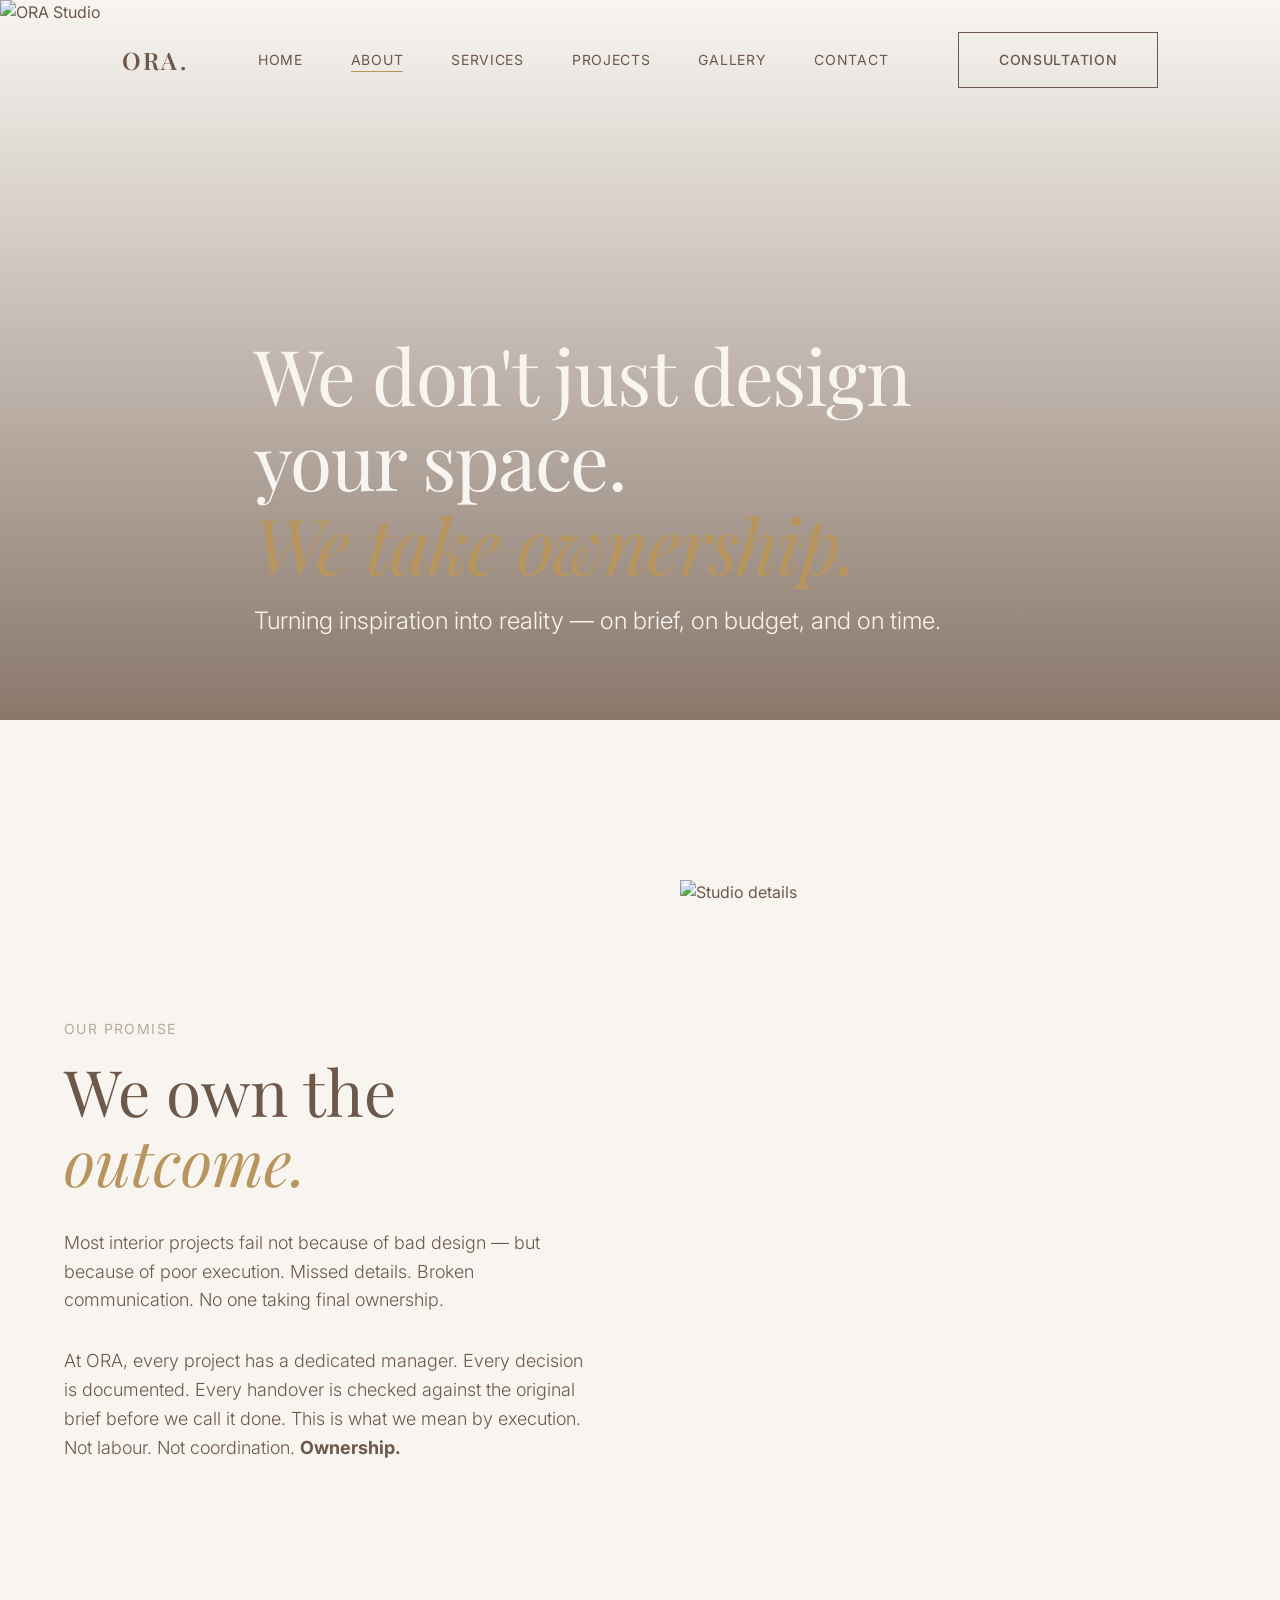
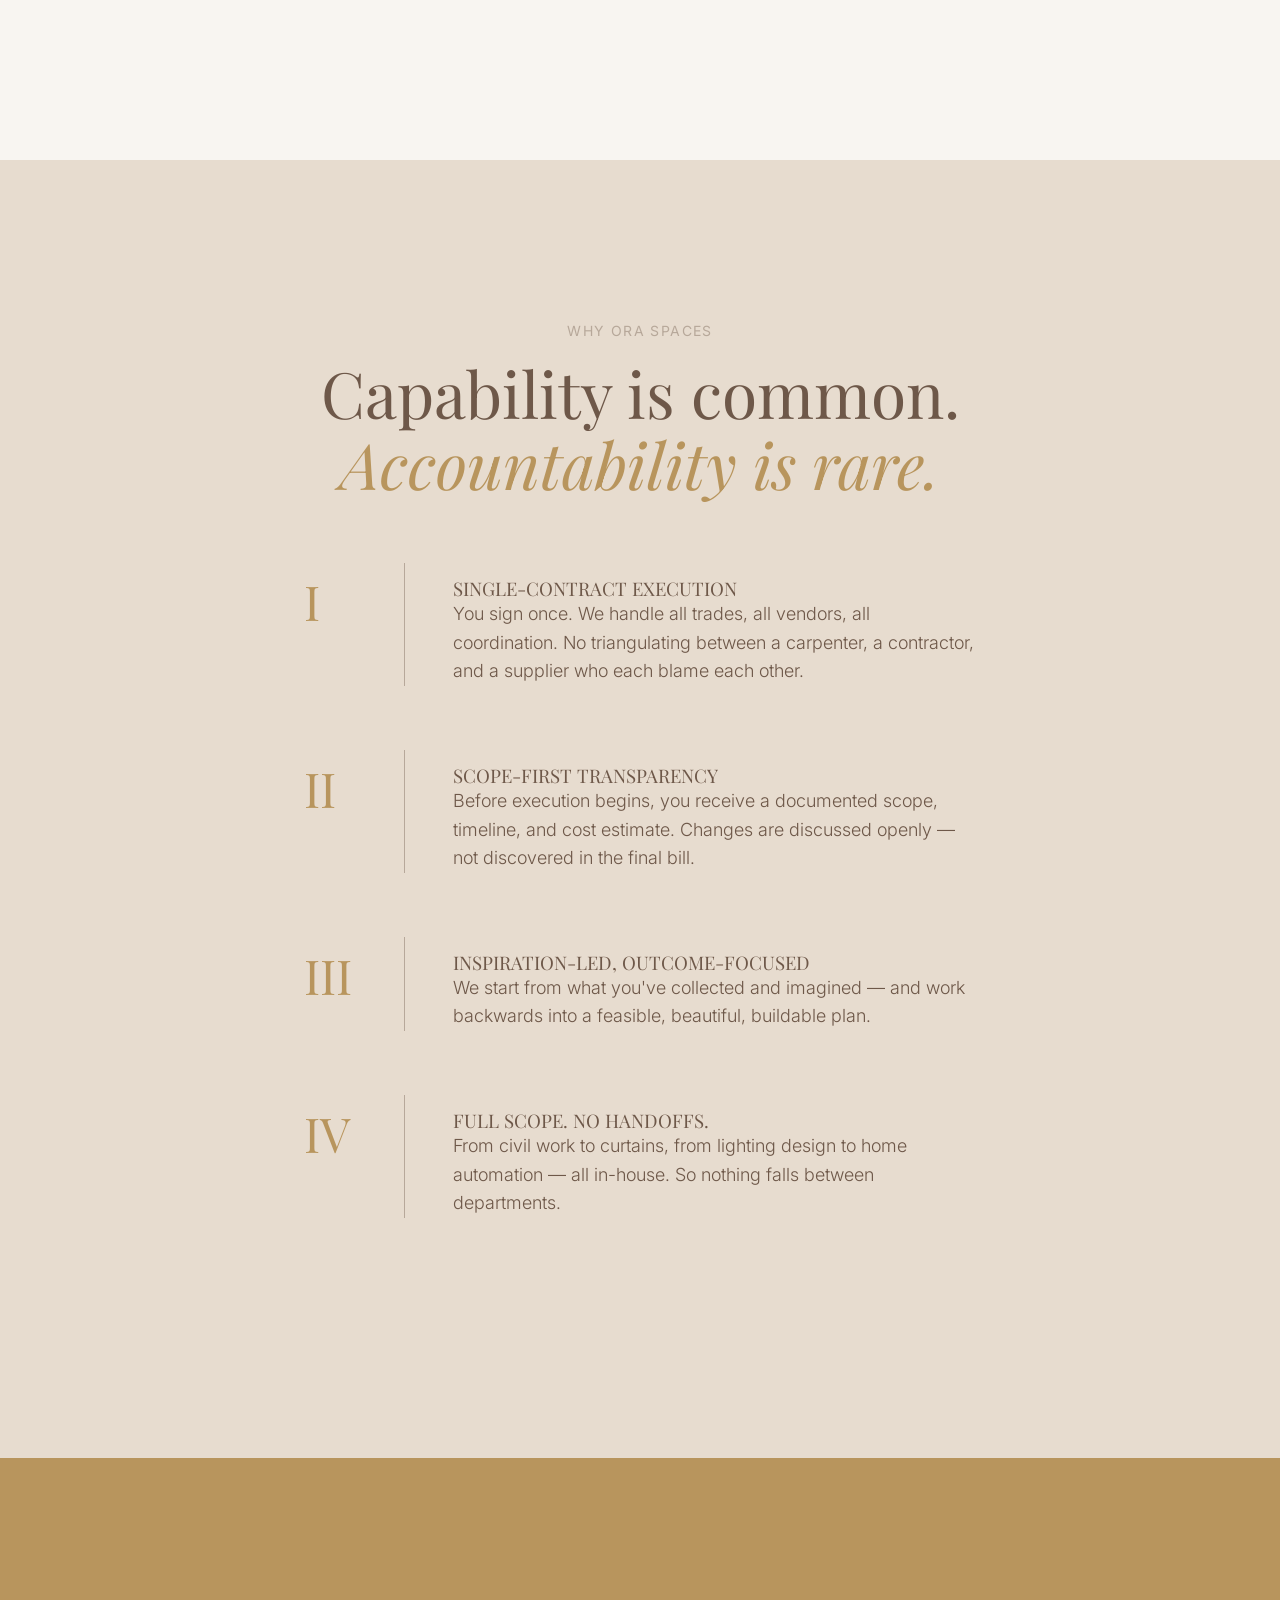
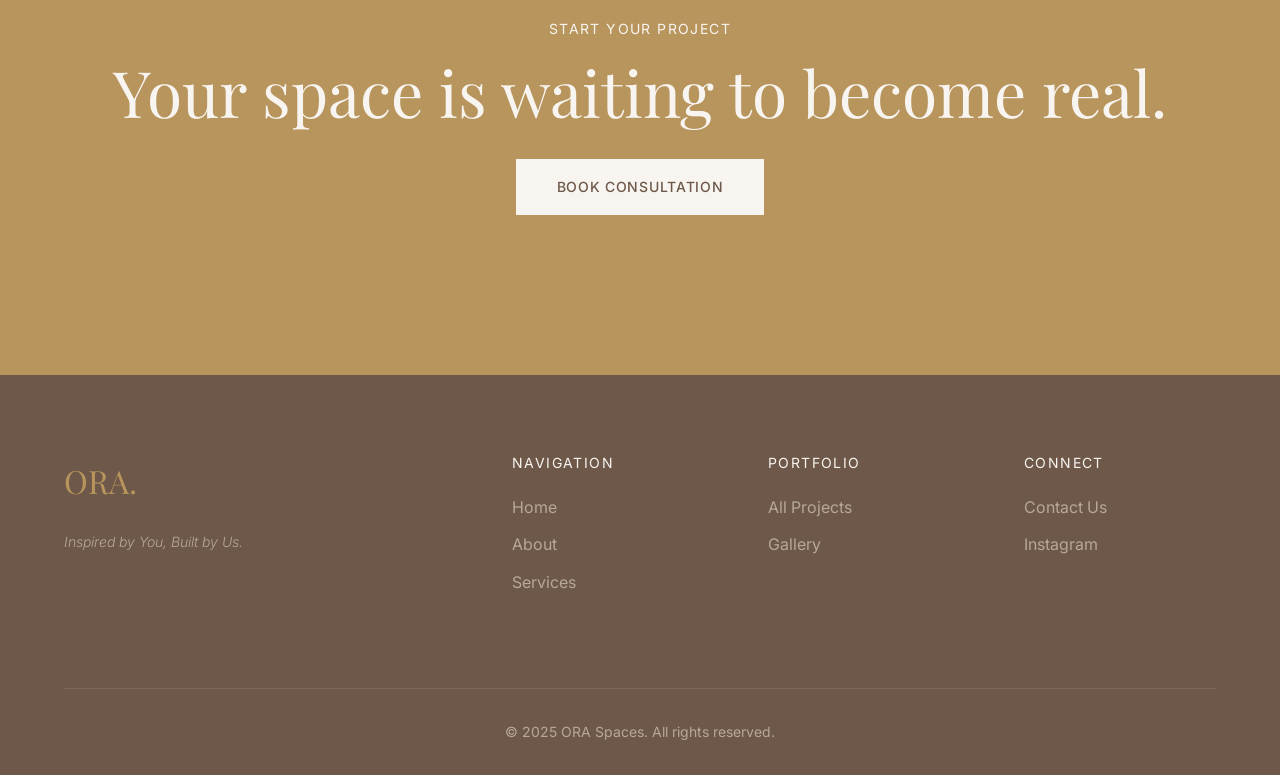
==== pages/about.html @ c3b1e072 "feat: implement impeccable design skill infrastructure with automated detection, live-editing script" ====
<!DOCTYPE html>
<html lang="en">
<head>
    <meta charset="UTF-8">
    <meta name="viewport" content="width=device-width, initial-scale=1.0">
    <title>About ORA Spaces – Capability is common. Accountability is rare.</title>
    
    <link rel="preconnect" href="https://fonts.googleapis.com">
    <link rel="preconnect" href="https://fonts.gstatic.com" crossorigin>
    <link href="https://fonts.googleapis.com/css2?family=Playfair+Display:ital,wght@0,400;0,500;0,600;0,700;1,400&family=Inter:wght@300;400;500;600;700&display=swap" rel="stylesheet">
    
    <link rel="stylesheet" href="../css/style.css">
    
    <script src="https://cdnjs.cloudflare.com/ajax/libs/gsap/3.12.5/gsap.min.js"></script>
    <script src="https://cdnjs.cloudflare.com/ajax/libs/gsap/3.12.5/ScrollTrigger.min.js"></script>
</head>
<body>

    <header class="site-header">
        <div class="container header-inner">
            <a href="../index.html" class="logo">ORA.</a>
            <nav class="main-nav">
                <ul>
                    <li><a href="../index.html">Home</a></li>
                    <li><a href="about.html" class="active">About</a></li>
                    <li><a href="services.html">Services</a></li>
                    <li><a href="projects.html">Projects</a></li>
                    <li><a href="gallery.html">Gallery</a></li>
                    <li><a href="contact.html">Contact</a></li>
                </ul>
            </nav>
            <div class="header-actions">
                <a href="contact.html" class="btn btn-outline">Consultation</a>
            </div>
        </div>
    </header>

    <main>
        <!-- Hero -->
        <section class="project-hero">
            <img src="https://images.unsplash.com/photo-1618221195710-dd6b41faaea6?auto=format&fit=crop&q=80&w=2000" alt="ORA Studio" class="project-hero-bg" data-parallax="true">
            <div class="container" style="max-width: 900px;">
                <h1 class="heading-xl" data-animate="fade-up" style="font-size: clamp(2.5rem, 6vw, 5rem);">
                    We don't just design your space. <br>
                    <span class="text-accent">We take ownership.</span>
                </h1>
                <p style="font-size: 1.5rem; margin-top: 1rem; color: var(--color-off-white);" data-animate="fade-up">Turning inspiration into reality — on brief, on budget, and on time.</p>
            </div>
        </section>

        <!-- Our Promise -->
        <section class="section-padding">
            <div class="container split-editorial">
                <div class="editorial-content">
                    <span class="subtitle" data-animate="fade-up">OUR PROMISE</span>
                    <h2 class="heading-lg" data-animate="fade-up">We own the <span class="text-accent">outcome.</span></h2>
                    <p style="margin: 2rem 0;" data-animate="fade-up">Most interior projects fail not because of bad design — but because of poor execution. Missed details. Broken communication. No one taking final ownership.</p>
                    <p data-animate="fade-up">At ORA, every project has a dedicated manager. Every decision is documented. Every handover is checked against the original brief before we call it done. This is what we mean by execution. Not labour. Not coordination. <strong>Ownership.</strong></p>
                </div>
                <div class="editorial-img-wrap" data-parallax="true">
                    <img src="https://images.unsplash.com/photo-1600607687939-ce8a6c25118c?auto=format&fit=crop&q=80&w=1200" alt="Studio details">
                </div>
            </div>
        </section>

        <!-- Why ORA Spaces -->
        <section class="section-padding" style="background-color: var(--color-primary-cream);">
            <div class="container text-center" style="max-width: 800px; margin: 0 auto 4rem;">
                <span class="subtitle" data-animate="fade-up">WHY ORA SPACES</span>
                <h2 class="heading-lg" data-animate="fade-up">Capability is common. <br><span class="text-accent">Accountability is rare.</span></h2>
            </div>
            <div class="container journey-timeline" style="margin-top: 0;">
                <div class="journey-item" data-animate="fade-up">
                    <div class="journey-number">I</div>
                    <div class="journey-content">
                        <h3>SINGLE-CONTRACT EXECUTION</h3>
                        <p>You sign once. We handle all trades, all vendors, all coordination. No triangulating between a carpenter, a contractor, and a supplier who each blame each other.</p>
                    </div>
                </div>
                <div class="journey-item" data-animate="fade-up">
                    <div class="journey-number">II</div>
                    <div class="journey-content">
                        <h3>SCOPE-FIRST TRANSPARENCY</h3>
                        <p>Before execution begins, you receive a documented scope, timeline, and cost estimate. Changes are discussed openly — not discovered in the final bill.</p>
                    </div>
                </div>
                <div class="journey-item" data-animate="fade-up">
                    <div class="journey-number">III</div>
                    <div class="journey-content">
                        <h3>INSPIRATION-LED, OUTCOME-FOCUSED</h3>
                        <p>We start from what you've collected and imagined — and work backwards into a feasible, beautiful, buildable plan.</p>
                    </div>
                </div>
                <div class="journey-item" data-animate="fade-up">
                    <div class="journey-number">IV</div>
                    <div class="journey-content">
                        <h3>FULL SCOPE. NO HANDOFFS.</h3>
                        <p>From civil work to curtains, from lighting design to home automation — all in-house. So nothing falls between departments.</p>
                    </div>
                </div>
            </div>
        </section>

        <section class="section-padding cta-banner">
            <div class="container" data-animate="fade-up">
                <span class="subtitle" style="color: var(--color-off-white);">START YOUR PROJECT</span>
                <h2 class="heading-lg">Your space is waiting to become real.</h2>
                <a href="contact.html" class="btn btn-primary">Book Consultation</a>
            </div>
        </section>
    </main>

    <!-- Footer -->
    <footer class="site-footer">
        <div class="container">
            <div class="footer-grid">
                <div>
                    <a href="../index.html" class="footer-logo">ORA.</a>
                    <p style="font-size: 0.875rem; color: var(--color-warm-beige); font-style: italic;">Inspired by You, Built by Us.</p>
                </div>
                <div class="footer-links">
                    <h4>Navigation</h4>
                    <ul>
                        <li><a href="../index.html">Home</a></li>
                        <li><a href="about.html">About</a></li>
                        <li><a href="services.html">Services</a></li>
                    </ul>
                </div>
                <div class="footer-links">
                    <h4>Portfolio</h4>
                    <ul>
                        <li><a href="projects.html">All Projects</a></li>
                        <li><a href="gallery.html">Gallery</a></li>
                    </ul>
                </div>
                <div class="footer-links">
                    <h4>Connect</h4>
                    <ul>
                        <li><a href="contact.html">Contact Us</a></li>
                        <li><a href="#">Instagram</a></li>
                    </ul>
                </div>
            </div>
            <div class="footer-bottom">
                &copy; 2025 ORA Spaces. All rights reserved.
            </div>
        </div>
    </footer>

    <script type="module" src="../js/main.js"></script>
</body>
</html>
---- css/style.css ----
/* ==========================================================================
   ORA Interior Design – Premium CSS
   Based on principles of Awwwards, FWA, and luxury editorial design.
   ========================================================================== */

/* --- CSS Variables --- */
:root {
  /* Strict Color Palette */
  --color-primary-cream: #E7DCCF;
  --color-luxury-gold: #B8955D;
  --color-off-white: #F8F5F1;
  --color-warm-beige: #B7A89A;
  --color-dark-brown: #6E5849;
  
  /* Additional Shading for depth */
  --color-dark-brown-transparent: rgba(110, 88, 73, 0.85);
  --color-off-white-transparent: rgba(248, 245, 241, 0.85);

  /* Typography */
  --font-heading: 'Playfair Display', serif;
  --font-body: 'Inter', sans-serif;

  /* Spacing */
  --space-sm: 1rem;
  --space-md: 2.5rem;
  --space-lg: 5rem;
  --space-xl: 10rem;

  /* Easing */
  --ease-out-expo: cubic-bezier(0.19, 1, 0.22, 1);
  --ease-in-out-expo: cubic-bezier(1, 0, 0, 1);
}

/* --- Resets & Base --- */
* {
  margin: 0;
  padding: 0;
  box-sizing: border-box;
}

html {
  scroll-behavior: initial; /* Lenis handles this */
  font-size: 16px;
}

body {
  font-family: var(--font-body);
  color: var(--color-dark-brown);
  background-color: var(--color-off-white);
  line-height: 1.6;
  -webkit-font-smoothing: antialiased;
  -moz-osx-font-smoothing: grayscale;
  overflow-x: hidden;
  position: relative;
}



/* --- Typography --- */
h1, h2, h3, h4, h5, h6 {
  font-family: var(--font-heading);
  font-weight: 400;
  line-height: 1.1;
  color: var(--color-dark-brown);
}

.text-accent {
  color: var(--color-luxury-gold);
  font-style: italic;
}

p {
  font-weight: 300;
  font-size: 1.125rem;
  max-width: 65ch;
}

.heading-xl {
  font-size: clamp(3rem, 8vw, 7rem);
  letter-spacing: -0.02em;
}

.heading-lg {
  font-size: clamp(2.5rem, 5vw, 4.5rem);
}

.heading-md {
  font-size: clamp(2rem, 3vw, 3rem);
}

.subtitle {
  font-family: var(--font-body);
  text-transform: uppercase;
  letter-spacing: 0.1em;
  font-size: 0.875rem;
  color: var(--color-warm-beige);
  display: block;
  margin-bottom: 1rem;
}

/* --- Layout Utilities --- */
.container {
  width: 100%;
  max-width: 1600px;
  margin: 0 auto;
  padding: 0 5%;
}

.section-padding {
  padding: var(--space-xl) 0;
}

.flex { display: flex; }
.grid { display: grid; }
.items-center { align-items: center; }
.justify-between { justify-content: space-between; }
.justify-center { justify-content: center; }
.text-center { text-align: center; }

/* --- Buttons & Links --- */
a {
  color: inherit;
  text-decoration: none;
}

.btn {
  display: inline-flex;
  align-items: center;
  justify-content: center;
  padding: 1rem 2.5rem;
  font-family: var(--font-body);
  text-transform: uppercase;
  letter-spacing: 0.05em;
  font-size: 0.875rem;
  font-weight: 500;
  cursor: pointer;
  border: 1px solid transparent;
  transition: all 0.4s var(--ease-out-expo);
  border-radius: 0;
  position: relative;
  overflow: hidden;
}

.btn-primary {
  background-color: var(--color-dark-brown);
  color: var(--color-off-white);
}

.btn-primary:hover {
  background-color: var(--color-luxury-gold);
  color: var(--color-off-white);
}

.btn-outline {
  background-color: transparent;
  border-color: var(--color-dark-brown);
  color: var(--color-dark-brown);
}

.btn-outline:hover {
  background-color: var(--color-dark-brown);
  color: var(--color-off-white);
}

/* --- Navigation --- */
.site-header {
  position: fixed;
  top: 0;
  left: 0;
  width: 100%;
  padding: 2rem 5%;
  z-index: 1000;
  transition: all 0.4s ease;
}

.site-header.floating-pill {
  top: 1.5rem;
  left: 50%;
  transform: translateX(-50%);
  width: 96%;
  max-width: 1600px;
  background: var(--color-off-white);
  border-radius: 50px;
  padding: 1rem 3rem;
  box-shadow: 0 10px 30px rgba(0,0,0,0.05);
}

.site-header.scrolled {
  padding: 1rem 5%;
  background: rgba(248, 245, 241, 0.95);
  backdrop-filter: blur(10px);
  border-bottom: 1px solid rgba(110, 88, 73, 0.1);
}

.site-header.scrolled.floating-pill {
  top: 1rem;
  padding: 0.8rem 3rem;
  background: rgba(248, 245, 241, 0.95);
  box-shadow: 0 15px 40px rgba(0,0,0,0.1);
  border-bottom: none;
}

.header-inner {
  display: flex;
  justify-content: space-between;
  align-items: center;
}

.logo {
  font-family: var(--font-heading);
  font-size: 1.5rem;
  font-weight: 600;
  color: var(--color-dark-brown);
  text-transform: uppercase;
  letter-spacing: 0.1em;
}

.main-nav ul {
  display: flex;
  gap: 3rem;
  list-style: none;
}

.main-nav a {
  font-size: 0.875rem;
  text-transform: uppercase;
  letter-spacing: 0.05em;
  position: relative;
}

.main-nav a::after {
  content: '';
  position: absolute;
  bottom: -4px;
  left: 0;
  width: 0%;
  height: 1px;
  background-color: var(--color-luxury-gold);
  transition: width 0.3s ease;
}

.main-nav a:hover::after,
.main-nav a.active::after {
  width: 100%;
}

.menu-toggle {
  display: none;
  background: none;
  border: none;
  cursor: pointer;
  flex-direction: column;
  gap: 6px;
}

.menu-toggle span {
  display: block;
  width: 30px;
  height: 1px;
  background-color: var(--color-dark-brown);
  transition: 0.3s;
}

/* --- Hero Section (Bento Style) --- */
.hero-bento {
  width: 100%;
  height: 100vh;
  padding: 1rem; /* Margin around the card */
}

.hero-bento-inner {
  position: relative;
  width: 100%;
  height: 100%;
  border-radius: 2rem;
  overflow: hidden;
}

.hero-bg-img {
  position: absolute;
  top: 0; left: 0;
  width: 100%; height: 100%;
  object-fit: cover;
  z-index: 1;
}

.hero-overlay {
  position: absolute;
  top: 0; left: 0;
  width: 100%; height: 100%;
  background: linear-gradient(to bottom, rgba(0,0,0,0.1) 0%, rgba(0,0,0,0) 30%, rgba(0,0,0,0.6) 100%);
  z-index: 2;
}

.hero-content-bottom {
  position: absolute;
  bottom: 0; left: 0;
  width: 100%;
  padding: 4rem 5%;
  z-index: 3;
  display: flex;
  justify-content: space-between;
  align-items: flex-end;
}

.hero-left {
  max-width: 60%;
}

.hero-right {
  max-width: 35%;
  text-align: right;
  display: flex;
  flex-direction: column;
  align-items: flex-end;
}

/* --- Split Editorial Layout (Brand Story) --- */
.split-editorial {
  display: grid;
  grid-template-columns: 1fr 1fr;
  gap: 5rem;
  align-items: center;
}

.editorial-img-wrap {
  position: relative;
  width: 100%;
  height: 80vh;
  overflow: hidden;
}

.editorial-img-wrap img {
  width: 100%;
  height: 100%;
  object-fit: cover;
}

/* --- Projects Horizontal Scroll --- */
.projects-horizontal {
  background-color: var(--color-dark-brown);
  color: var(--color-off-white);
  padding: var(--space-xl) 0;
  overflow: hidden;
}

.projects-horizontal .heading-lg {
  color: var(--color-off-white);
}

.projects-track {
  display: flex;
  gap: 3rem;
  padding-left: 5%;
  margin-top: 5rem;
  width: max-content;
}

.project-card {
  width: 40vw;
  min-width: 400px;
  position: relative;
  display: block;
  overflow: hidden;
}

.project-card-img {
  width: 100%;
  height: 60vh;
  object-fit: cover;
  transition: transform 1.2s var(--ease-out-expo);
}

.project-card:hover .project-card-img {
  transform: scale(1.05);
}

.project-card-info {
  margin-top: 1.5rem;
}

.project-card-info h3 {
  font-size: 1.5rem;
  margin-bottom: 0.5rem;
  color: var(--color-off-white);
}

.project-card-info p {
  color: var(--color-warm-beige);
  font-size: 0.875rem;
  text-transform: uppercase;
  letter-spacing: 0.1em;
}

/* --- Services Interactive Cards --- */
.services-grid {
  display: grid;
  grid-template-columns: repeat(auto-fit, minmax(300px, 1fr));
  gap: 2rem;
  margin-top: 5rem;
}

.service-card {
  background-color: var(--color-primary-cream);
  padding: 3rem;
  transition: transform 0.4s ease, background-color 0.4s ease;
  position: relative;
  overflow: hidden;
}

.service-card::before {
  content: '';
  position: absolute;
  top: 0; left: 0; width: 100%; height: 100%;
  background: linear-gradient(45deg, transparent, rgba(255,255,255,0.2));
  opacity: 0;
  transition: opacity 0.4s ease;
}

.service-card:hover {
  transform: translateY(-10px);
  background-color: var(--color-warm-beige);
}

.service-card:hover::before {
  opacity: 1;
}

.service-card h3 {
  font-size: 1.5rem;
  margin-bottom: 1rem;
}

/* --- Statistics (Bento Grid) --- */
.stats-bento-grid {
  display: grid;
  grid-template-columns: repeat(4, 1fr);
  gap: 1.5rem;
}

.bento-col {
  display: flex;
  flex-direction: column;
  gap: 1.5rem;
}

.bento-item {
  border-radius: 1.5rem;
  overflow: hidden;
  background-color: var(--color-off-white);
}

.bento-img {
  flex: 1.8;
  min-height: 350px;
}

.bento-img img {
  width: 100%;
  height: 100%;
  object-fit: cover;
  display: block;
}

.bento-stat {
  flex: 1;
  min-height: 200px;
  display: flex;
  flex-direction: column;
  justify-content: center;
  align-items: flex-start;
  padding: 2.5rem;
  background-color: var(--color-off-white);
}

.stat-number {
  font-family: var(--font-heading);
  font-size: 3.5rem;
  color: var(--color-dark-brown);
  margin-bottom: 0.5rem;
  line-height: 1;
}

.stat-label {
  font-family: var(--font-body);
  font-weight: 300;
  font-size: 1rem;
  color: #777;
}

/* --- Timeline Journey --- */
.journey-timeline {
  position: relative;
  max-width: 800px;
  margin: 5rem auto;
}

.journey-item {
  display: flex;
  margin-bottom: 4rem;
  position: relative;
}

.journey-number {
  font-family: var(--font-heading);
  font-size: 3rem;
  color: var(--color-luxury-gold);
  width: 100px;
  flex-shrink: 0;
}

.journey-content {
  padding-top: 1rem;
  border-left: 1px solid var(--color-warm-beige);
  padding-left: 3rem;
  position: relative;
}

/* --- CTA Banner --- */
.cta-banner {
  background-color: var(--color-luxury-gold);
  color: var(--color-off-white);
  text-align: center;
  position: relative;
  overflow: hidden;
}

.cta-banner h2 {
  color: var(--color-off-white);
  margin-bottom: 2rem;
}

.cta-banner .btn-primary {
  background-color: var(--color-off-white);
  color: var(--color-dark-brown);
}

.cta-banner .btn-primary:hover {
  background-color: var(--color-dark-brown);
  color: var(--color-off-white);
}

/* --- Footer --- */
.site-footer {
  background-color: var(--color-dark-brown);
  color: var(--color-off-white);
  padding: 5rem 0 2rem;
}

.footer-grid {
  display: grid;
  grid-template-columns: 2fr 1fr 1fr 1fr;
  gap: 4rem;
  margin-bottom: 5rem;
}

.footer-logo {
  font-family: var(--font-heading);
  font-size: 2rem;
  color: var(--color-luxury-gold);
  text-decoration: none;
  display: inline-block;
  margin-bottom: 1.5rem;
}

.footer-links h4 {
  color: var(--color-off-white);
  font-family: var(--font-body);
  text-transform: uppercase;
  letter-spacing: 0.1em;
  font-size: 0.875rem;
  margin-bottom: 1.5rem;
}

.footer-links ul {
  list-style: none;
}

.footer-links li {
  margin-bottom: 0.75rem;
}

.footer-links a {
  color: var(--color-warm-beige);
  transition: color 0.3s ease;
}

.footer-links a:hover {
  color: var(--color-luxury-gold);
}

.footer-bottom {
  text-align: center;
  padding-top: 2rem;
  border-top: 1px solid rgba(255,255,255,0.1);
  color: var(--color-warm-beige);
  font-size: 0.875rem;
}

/* --- Utility Animations --- */
[data-reveal="text"] {
  clip-path: polygon(0 0, 100% 0, 100% 100%, 0% 100%);
}

[data-reveal="text"] .line {
  transform: translateY(100%);
  opacity: 0;
}

/* --- Image Gallery (Masonry) --- */
.gallery-masonry {
  column-count: 3;
  column-gap: 2rem;
}
.gallery-item {
  break-inside: avoid;
  margin-bottom: 2rem;
  position: relative;
  overflow: hidden;
}
.gallery-item img {
  width: 100%;
  display: block;
  transition: transform 1s var(--ease-out-expo);
}
.gallery-item:hover img {
  transform: scale(1.05);
}

/* --- Project Detail --- */
.project-hero {
  height: 80vh;
  position: relative;
  display: flex;
  align-items: flex-end;
  padding-bottom: 5rem;
}
.project-hero-bg {
  position: absolute;
  top: 0; left: 0; width: 100%; height: 100%;
  object-fit: cover;
  z-index: -1;
}
.project-hero::after {
  content: '';
  position: absolute;
  top: 0; left: 0; width: 100%; height: 100%;
  background: linear-gradient(to top, rgba(110,88,73,0.8), transparent);
  z-index: -1;
}
.project-hero h1 {
  color: var(--color-off-white);
}

/* --- Contact Form --- */
.contact-form {
  display: grid;
  gap: 1.5rem;
}
.form-input {
  width: 100%;
  padding: 1rem 0;
  background: transparent;
  border: none;
  border-bottom: 1px solid var(--color-warm-beige);
  font-family: var(--font-body);
  font-size: 1rem;
  color: var(--color-dark-brown);
  transition: border-color 0.3s;
}
.form-input:focus {
  outline: none;
  border-color: var(--color-luxury-gold);
}
textarea.form-input {
  resize: vertical;
  min-height: 100px;
}

/* --- Responsive --- */
@media (max-width: 1024px) {
  .split-editorial, .footer-grid {
    grid-template-columns: 1fr;
  }
  .hero-content {
    width: 100%;
    text-align: center;
  }
  .hero-3d-container {
    width: 100vw;
    height: 50vh;
    position: relative;
  }
  .hero {
    flex-direction: column;
    justify-content: center;
  }
  .stats-bento-grid {
    grid-template-columns: 1fr 1fr;
  }
  .gallery-masonry {
    column-count: 2;
  }
}

@media (max-width: 768px) {
  .main-nav ul {
    display: none; /* Add mobile menu logic in JS */
  }
  .menu-toggle {
    display: flex;
  }
  .stats-bento-grid {
    grid-template-columns: 1fr;
  }
  .gallery-masonry {
    column-count: 1;
  }
  .project-card {
    width: 80vw;
    min-width: unset;
  }
}
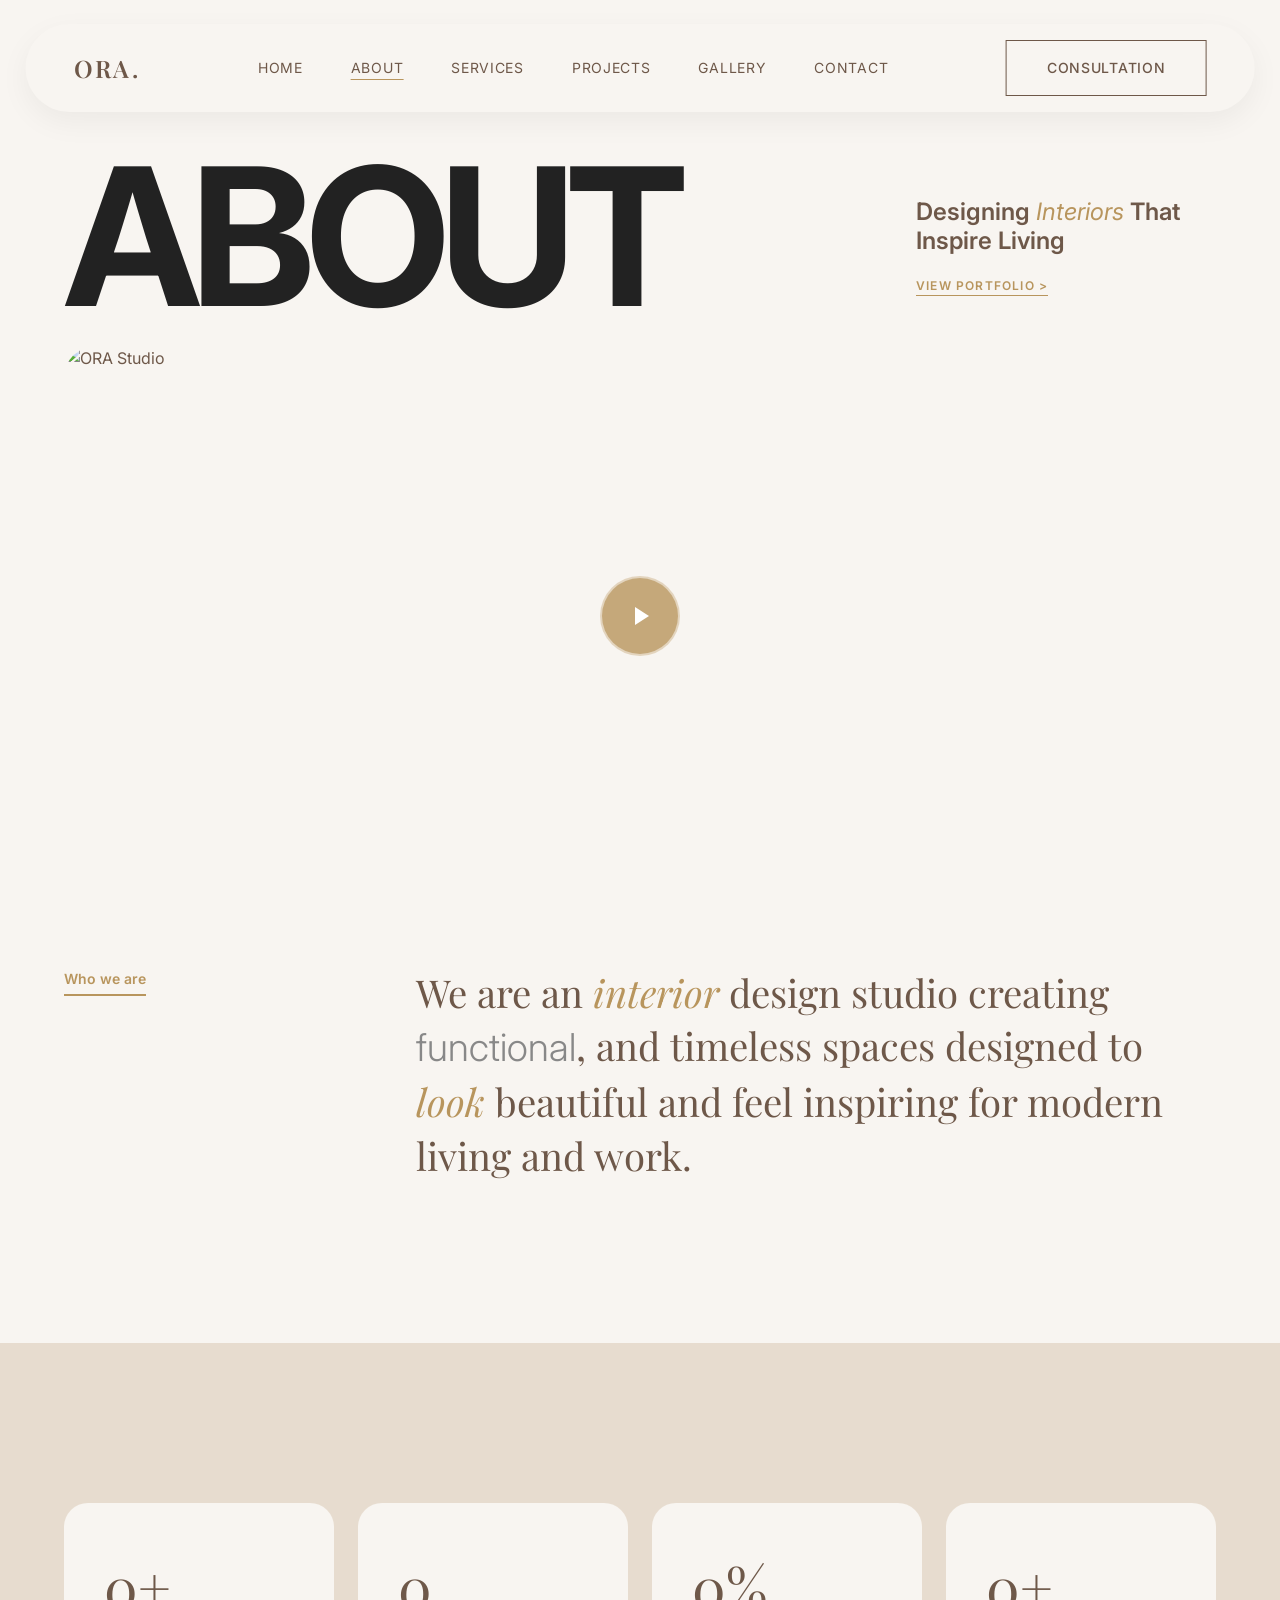
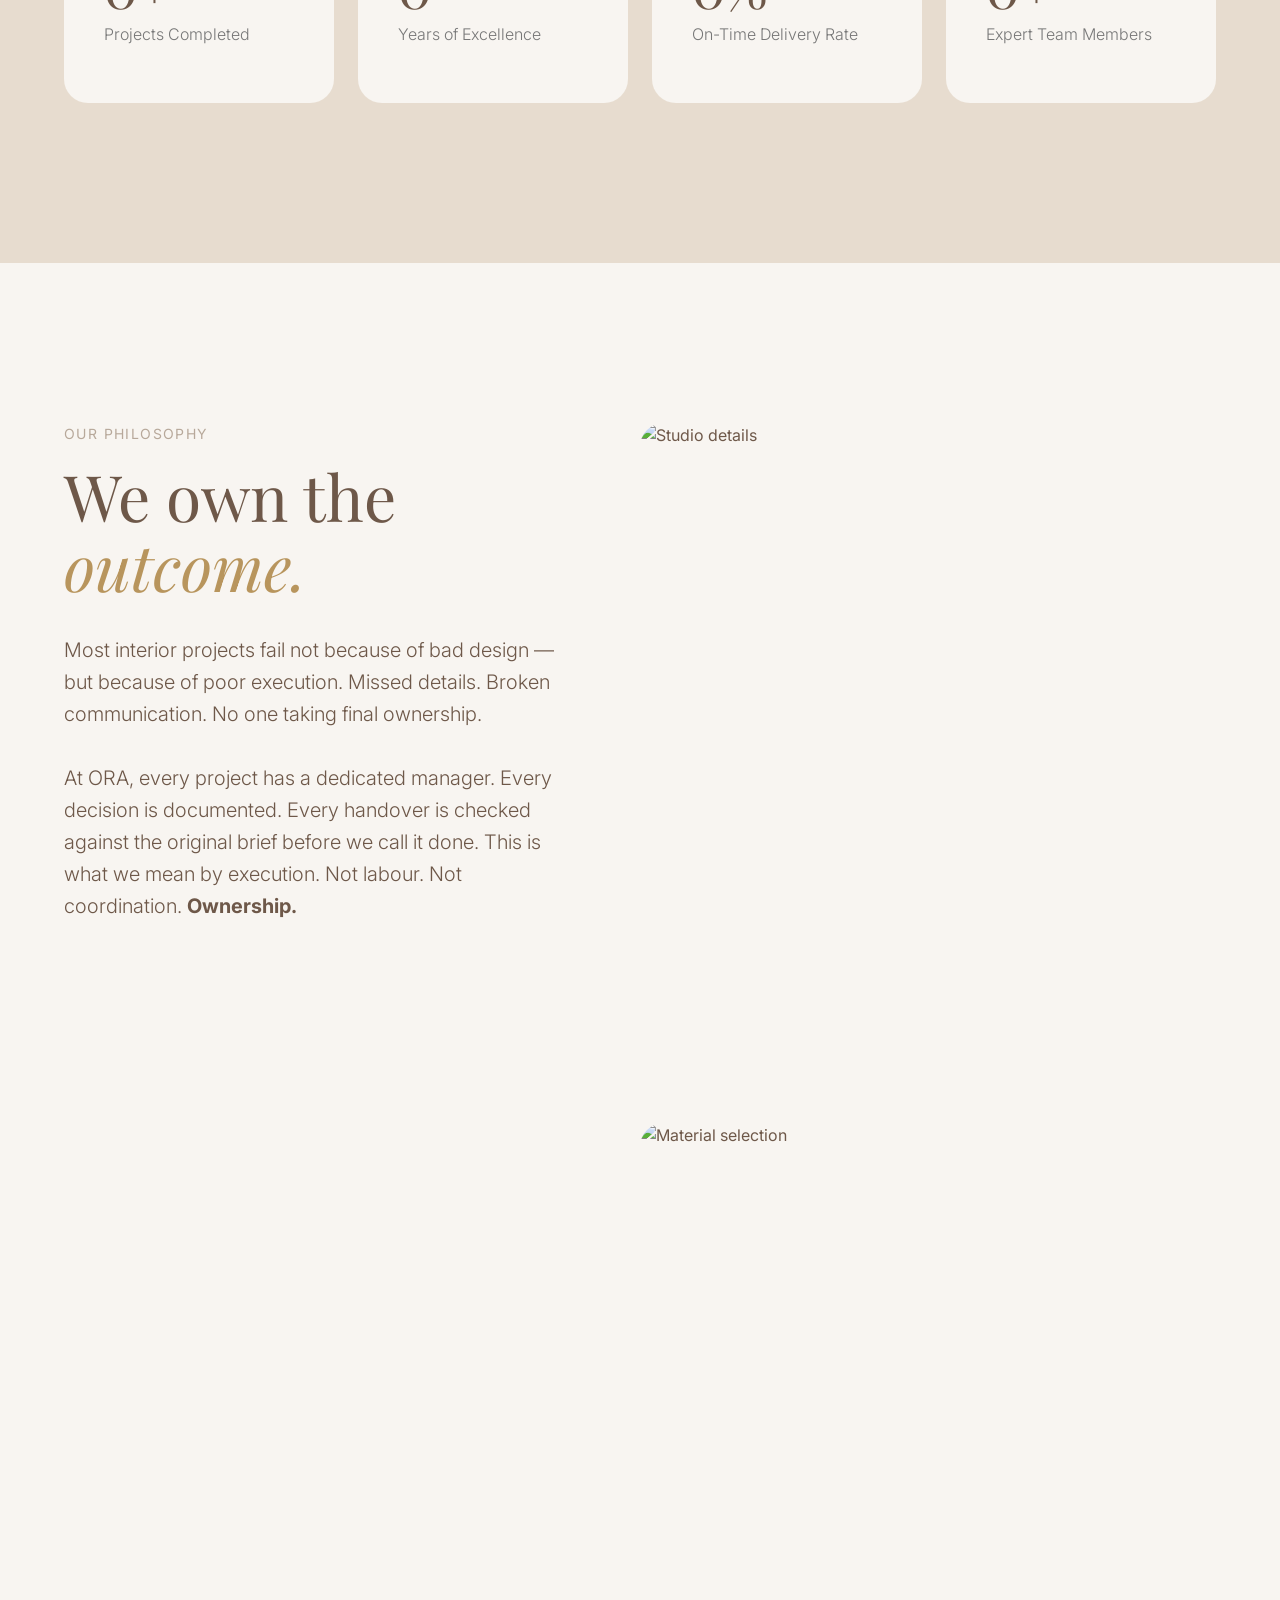
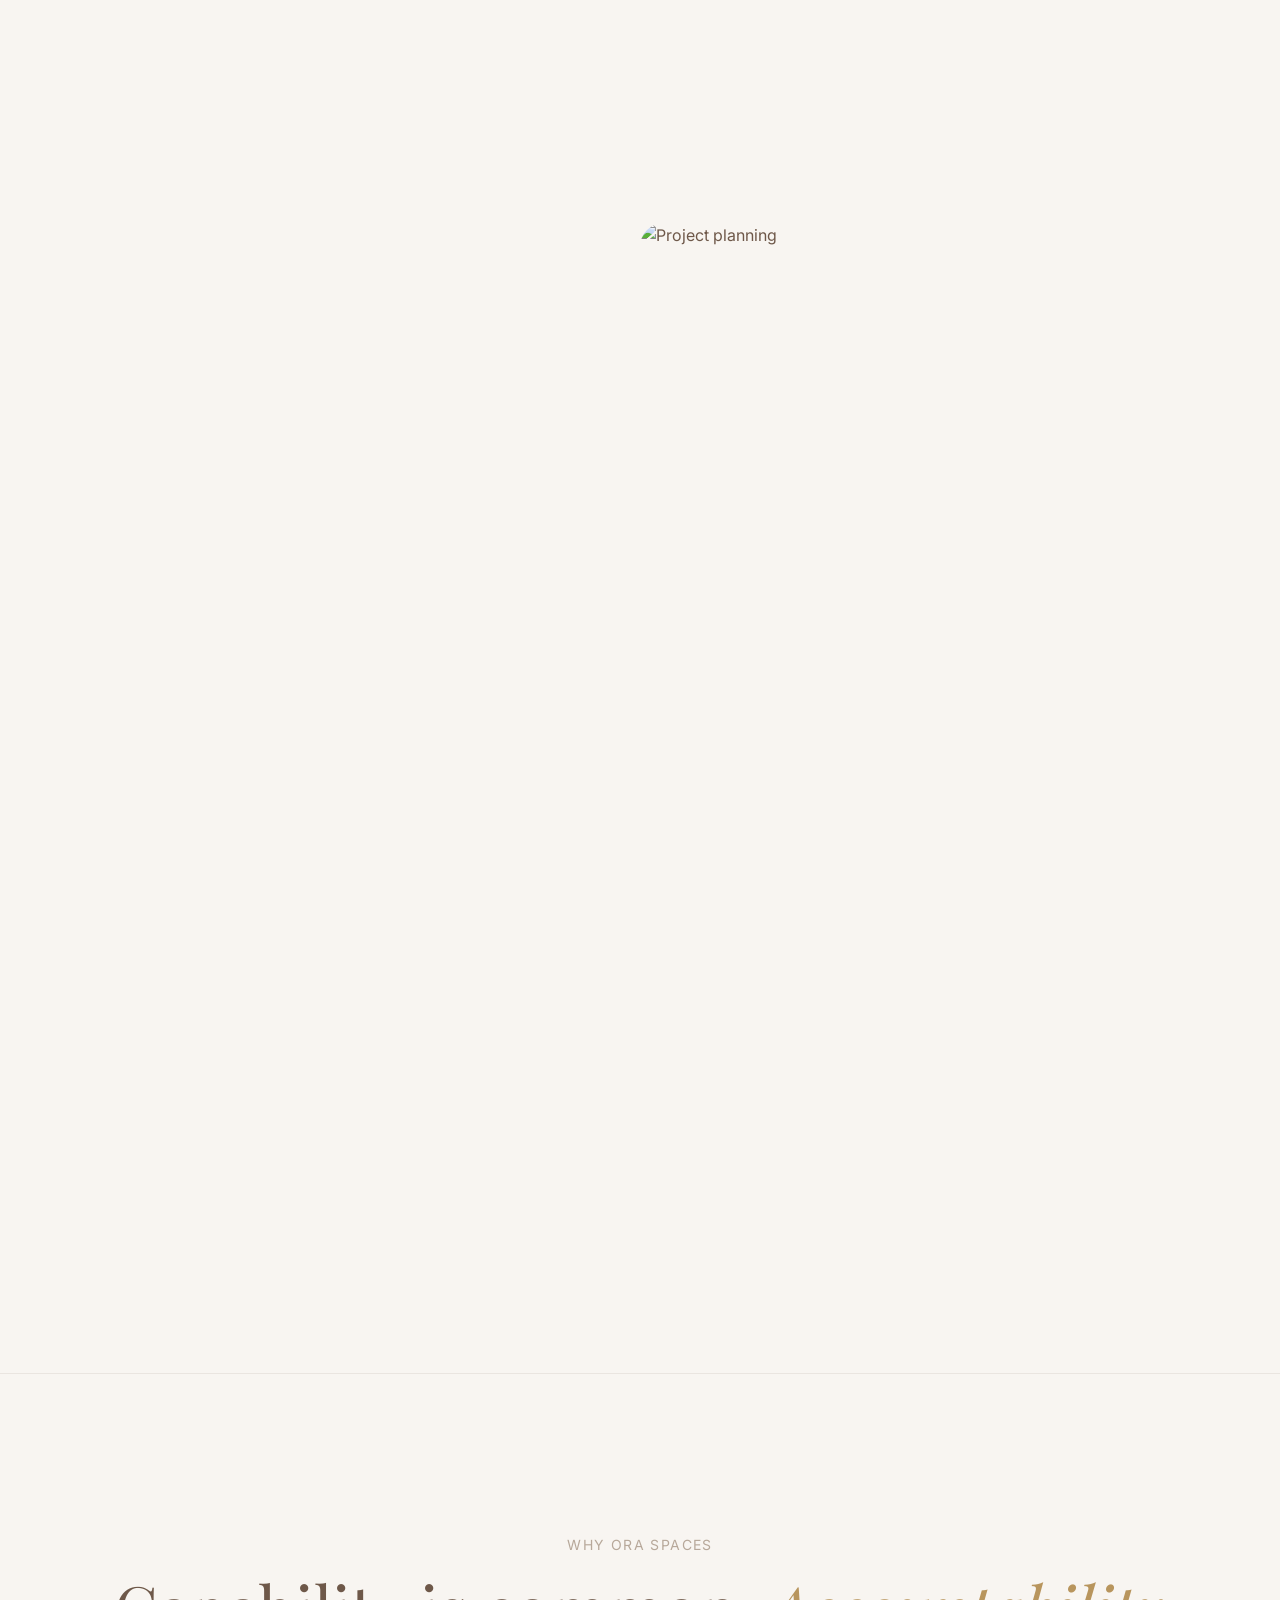
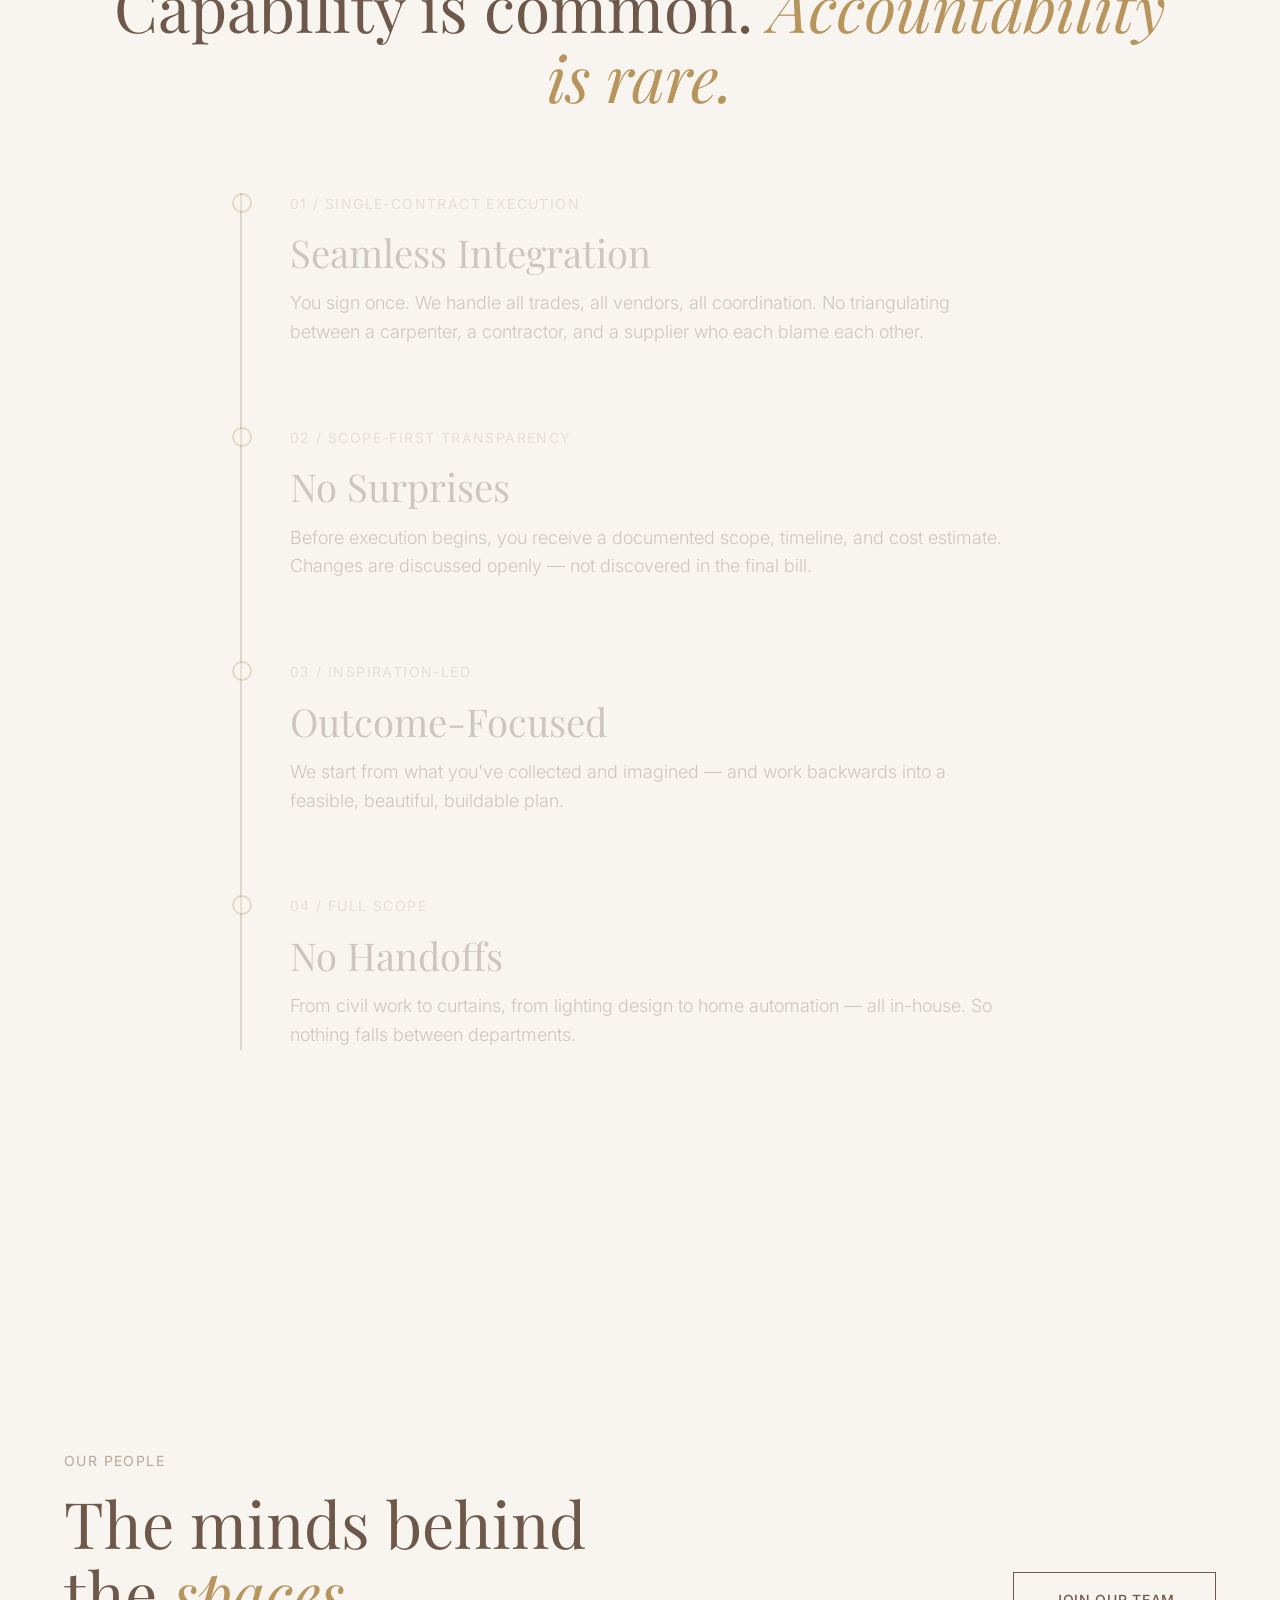
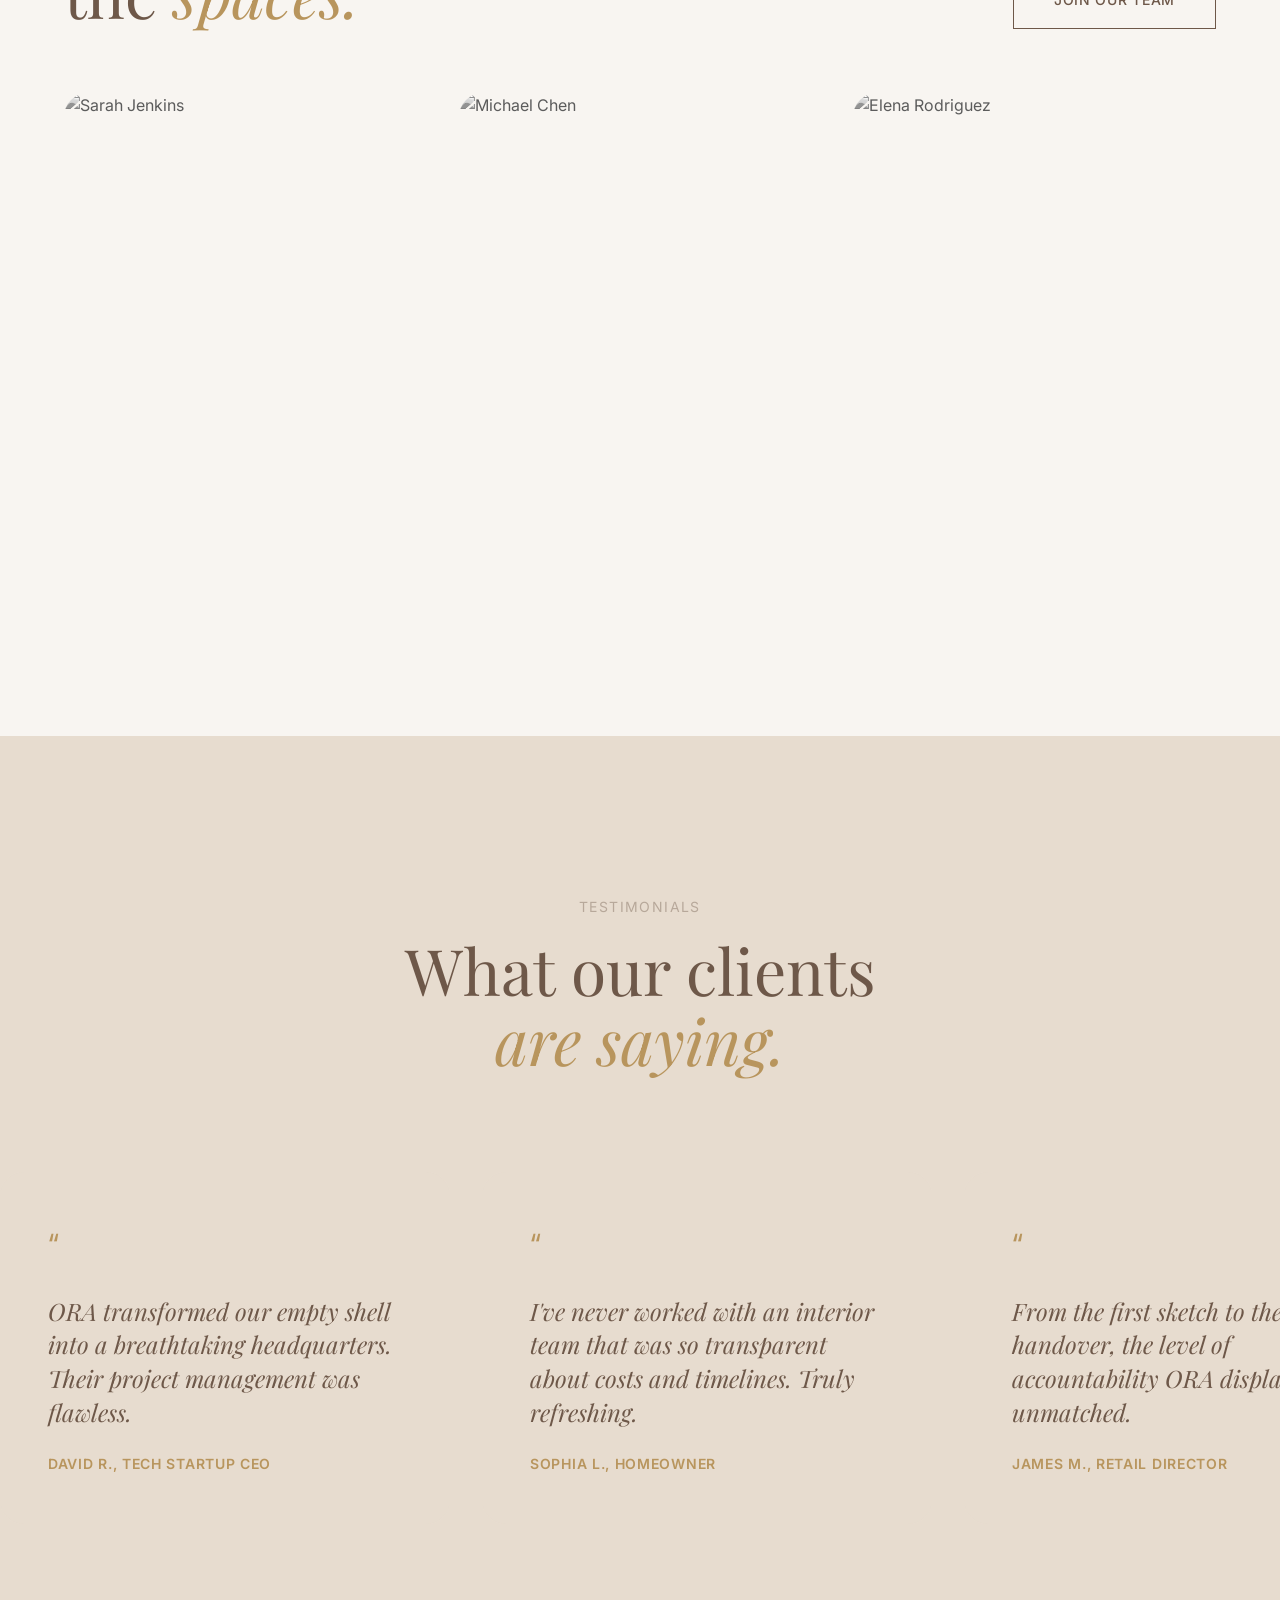
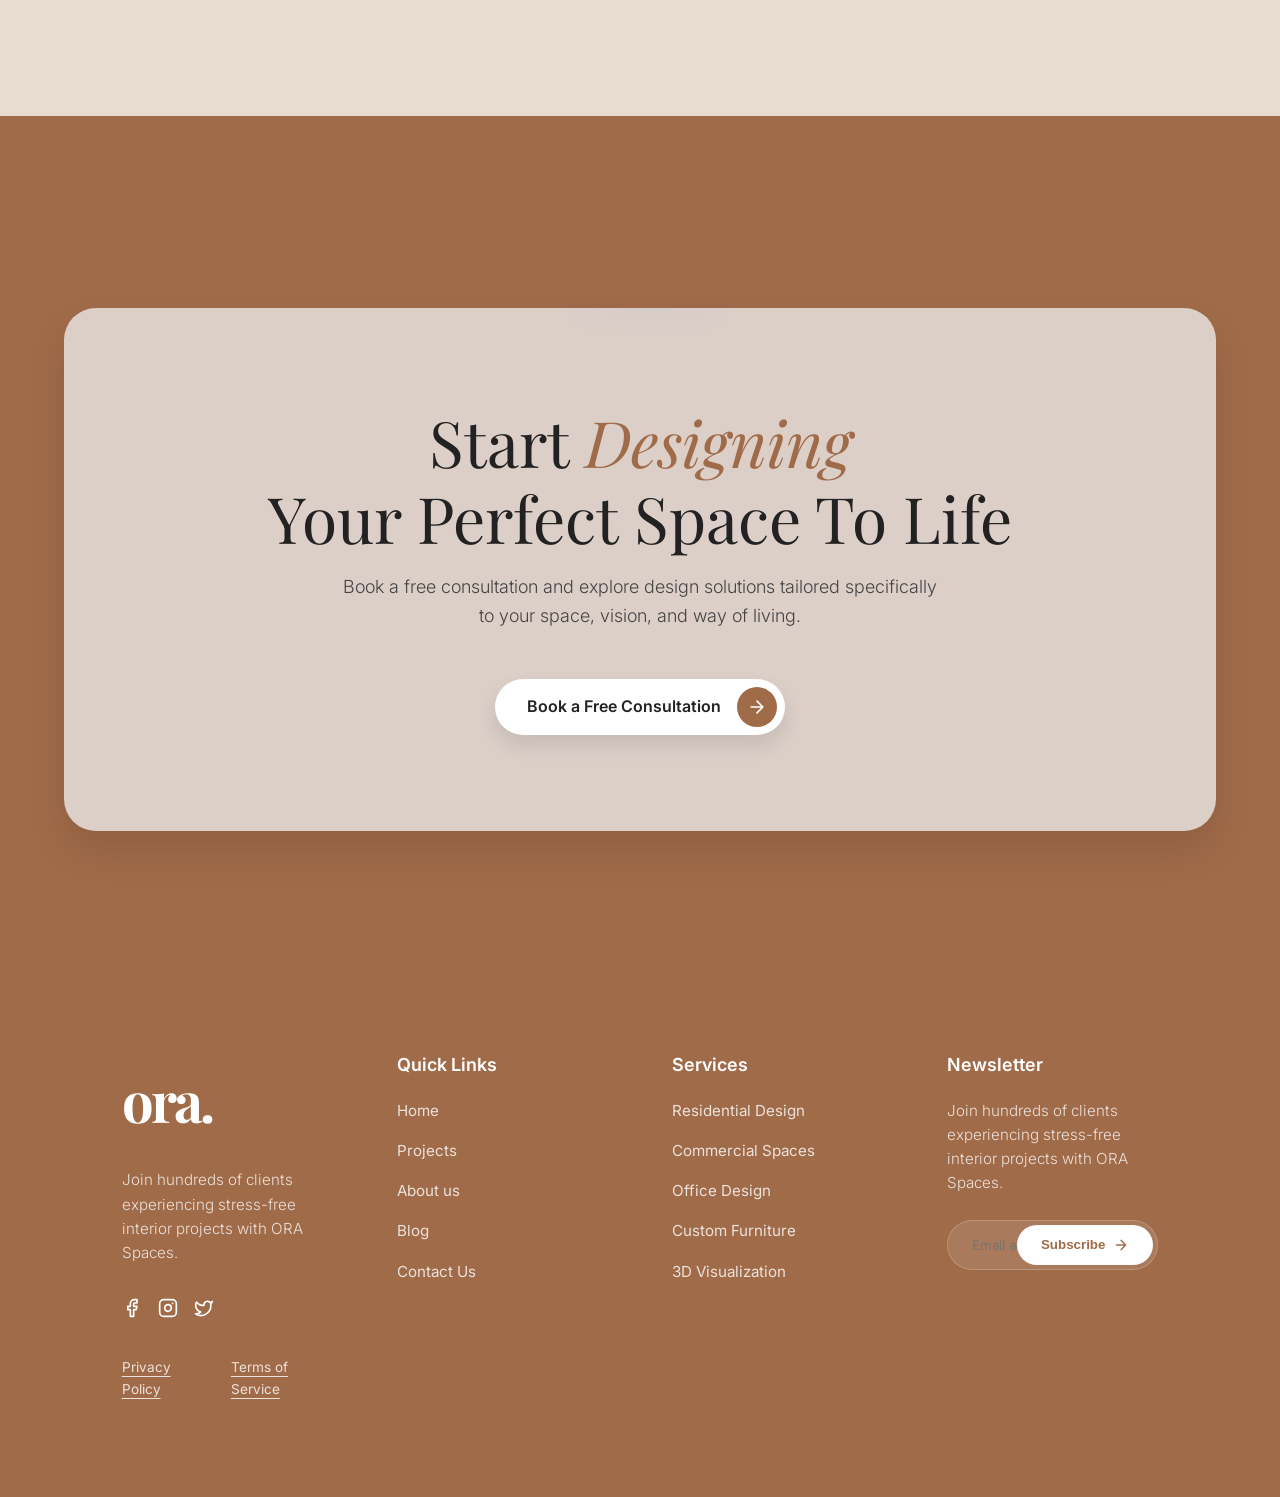
==== commit 9f4173bf: "feat: implement modern website structure with GSAP animations, Three.js 3D elements, and smooth scro" ====
--- a/pages/about.html
+++ b/pages/about.html
@@ -16,8 +16,8 @@
 </head>
 <body>
 
-    <header class="site-header">
-        <div class="container header-inner">
+    <header class="site-header floating-pill">
+        <div class="header-inner">
             <a href="../index.html" class="logo">ORA.</a>
             <nav class="main-nav">
                 <ul>
@@ -37,112 +37,288 @@
 
     <main>
         <!-- Hero -->
-        <section class="project-hero">
-            <img src="https://images.unsplash.com/photo-1618221195710-dd6b41faaea6?auto=format&fit=crop&q=80&w=2000" alt="ORA Studio" class="project-hero-bg" data-parallax="true">
-            <div class="container" style="max-width: 900px;">
-                <h1 class="heading-xl" data-animate="fade-up" style="font-size: clamp(2.5rem, 6vw, 5rem);">
-                    We don't just design your space. <br>
-                    <span class="text-accent">We take ownership.</span>
-                </h1>
-                <p style="font-size: 1.5rem; margin-top: 1rem; color: var(--color-off-white);" data-animate="fade-up">Turning inspiration into reality — on brief, on budget, and on time.</p>
-            </div>
-        </section>
-
-        <!-- Our Promise -->
+        <section class="section-padding" style="padding-top: 10rem; background-color: var(--color-off-white);">
+            <div class="container">
+                <!-- Top Header Row -->
+                <div style="display: flex; justify-content: space-between; align-items: flex-end; margin-bottom: 2rem; flex-wrap: wrap; gap: 2rem;">
+                    <h1 style="font-family: var(--font-body); font-weight: 700; font-size: clamp(4rem, 15vw, 12rem); line-height: 0.8; letter-spacing: -0.05em; color: #222; text-transform: uppercase; margin: 0;" data-animate="fade-up">ABOUT</h1>
+                    <div style="max-width: 300px; padding-bottom: 1rem;" data-animate="fade-up" style="transition-delay: 0.1s;">
+                        <p style="font-size: 1.5rem; font-weight: 600; line-height: 1.2; color: var(--color-dark-brown); margin-bottom: 1rem;">
+                            Designing <span class="text-accent" style="font-weight: 400;">Interiors</span> That Inspire Living
+                        </p>
+                        <a href="projects.html" style="font-size: 0.75rem; text-transform: uppercase; letter-spacing: 0.1em; color: var(--color-luxury-gold); font-weight: 600; border-bottom: 1px solid var(--color-luxury-gold); padding-bottom: 2px;">VIEW PORTFOLIO ></a>
+                    </div>
+                </div>
+
+                <!-- Main Image -->
+                <div style="position: relative; width: 100%; border-radius: 2rem; overflow: hidden; margin-bottom: 5rem; height: 60vh; min-height: 400px;" data-animate="fade-up">
+                    <img src="https://images.unsplash.com/photo-1618221195710-dd6b41faaea6?auto=format&fit=crop&q=80&w=2000" alt="ORA Studio" style="width: 100%; height: 100%; object-fit: cover;" data-parallax="true">
+                    
+                    <!-- Play Button Overlay -->
+                    <div style="position: absolute; top: 50%; left: 50%; transform: translate(-50%, -50%); width: 80px; height: 80px; background-color: rgba(184, 149, 93, 0.8); border: 2px solid rgba(255,255,255,0.5); border-radius: 50%; display: flex; align-items: center; justify-content: center; cursor: pointer; backdrop-filter: blur(5px); transition: transform 0.3s ease;" class="hover-scale">
+                        <svg width="24" height="24" viewBox="0 0 24 24" fill="none" xmlns="http://www.w3.org/2000/svg" style="margin-left: 4px;">
+                            <path d="M5 3L19 12L5 21V3Z" fill="#fff"/>
+                        </svg>
+                    </div>
+                </div>
+
+                <!-- Bottom Text Row -->
+                <div style="display: flex; gap: 4rem; justify-content: space-between; flex-wrap: wrap;">
+                    <div style="width: 150px; flex-shrink: 0;" data-animate="fade-up">
+                        <span style="font-size: 0.875rem; font-weight: 600; color: var(--color-luxury-gold); border-bottom: 2px solid var(--color-luxury-gold); padding-bottom: 4px; display: inline-block;">Who we are</span>
+                    </div>
+                    <div style="flex: 1; max-width: 800px;" data-animate="fade-up" style="transition-delay: 0.1s;">
+                        <h2 style="font-size: clamp(1.5rem, 3vw, 2.5rem); font-family: var(--font-heading); font-weight: 400; line-height: 1.4; color: var(--color-dark-brown);">
+                            We are an <span class="text-accent">interior</span> design studio creating <span style="font-family: var(--font-body); font-weight: 300; color: #888;">functional</span>, and timeless spaces designed to <span class="text-accent">look</span> beautiful and feel inspiring for modern living and work.
+                        </h2>
+                    </div>
+                </div>
+            </div>
+        </section>
+
+        <!-- The ORA Standard (Stats) -->
+        <section class="section-padding" style="background-color: var(--color-primary-cream);">
+            <div class="container">
+                <div class="stats-bento-grid">
+                    <div class="bento-stat" data-animate="fade-up" style="border-radius: 1.5rem;">
+                        <div class="stat-number"><span class="counter" data-target="150">0</span>+</div>
+                        <div class="stat-label">Projects Completed</div>
+                    </div>
+                    <div class="bento-stat" data-animate="fade-up" style="border-radius: 1.5rem; transition-delay: 0.1s;">
+                        <div class="stat-number"><span class="counter" data-target="12">0</span></div>
+                        <div class="stat-label">Years of Excellence</div>
+                    </div>
+                    <div class="bento-stat" data-animate="fade-up" style="border-radius: 1.5rem; transition-delay: 0.2s;">
+                        <div class="stat-number"><span class="counter" data-target="100">0</span>%</div>
+                        <div class="stat-label">On-Time Delivery Rate</div>
+                    </div>
+                    <div class="bento-stat" data-animate="fade-up" style="border-radius: 1.5rem; transition-delay: 0.3s;">
+                        <div class="stat-number"><span class="counter" data-target="50">0</span>+</div>
+                        <div class="stat-label">Expert Team Members</div>
+                    </div>
+                </div>
+            </div>
+        </section>
+
+        <!-- Our Promise (Split Screen) -->
         <section class="section-padding">
-            <div class="container split-editorial">
-                <div class="editorial-content">
-                    <span class="subtitle" data-animate="fade-up">OUR PROMISE</span>
-                    <h2 class="heading-lg" data-animate="fade-up">We own the <span class="text-accent">outcome.</span></h2>
-                    <p style="margin: 2rem 0;" data-animate="fade-up">Most interior projects fail not because of bad design — but because of poor execution. Missed details. Broken communication. No one taking final ownership.</p>
-                    <p data-animate="fade-up">At ORA, every project has a dedicated manager. Every decision is documented. Every handover is checked against the original brief before we call it done. This is what we mean by execution. Not labour. Not coordination. <strong>Ownership.</strong></p>
-                </div>
-                <div class="editorial-img-wrap" data-parallax="true">
-                    <img src="https://images.unsplash.com/photo-1600607687939-ce8a6c25118c?auto=format&fit=crop&q=80&w=1200" alt="Studio details">
-                </div>
-            </div>
-        </section>
-
-        <!-- Why ORA Spaces -->
-        <section class="section-padding" style="background-color: var(--color-primary-cream);">
-            <div class="container text-center" style="max-width: 800px; margin: 0 auto 4rem;">
+            <div class="container split-scroller">
+                <div class="split-scroller-left" id="philosophy-text">
+                    <span class="subtitle">OUR PHILOSOPHY</span>
+                    <h2 class="heading-lg">We own the <br><span class="text-accent">outcome.</span></h2>
+                    <p style="margin: 2rem 0; font-size: 1.25rem;">Most interior projects fail not because of bad design — but because of poor execution. Missed details. Broken communication. No one taking final ownership.</p>
+                    <p style="font-size: 1.25rem;">At ORA, every project has a dedicated manager. Every decision is documented. Every handover is checked against the original brief before we call it done. This is what we mean by execution. Not labour. Not coordination. <strong>Ownership.</strong></p>
+                </div>
+                <div class="split-scroller-right" id="philosophy-images">
+                    <div class="split-scroll-item">
+                        <img src="https://images.unsplash.com/photo-1600607687939-ce8a6c25118c?auto=format&fit=crop&q=80&w=1200" alt="Studio details">
+                    </div>
+                    <div class="split-scroll-item">
+                        <img src="https://images.unsplash.com/photo-1616486338812-3dadae4b4ace?auto=format&fit=crop&q=80&w=1200" alt="Material selection">
+                    </div>
+                    <div class="split-scroll-item">
+                        <img src="https://images.unsplash.com/photo-1631679706909-1844bbd07221?auto=format&fit=crop&q=80&w=1200" alt="Project planning">
+                    </div>
+                </div>
+            </div>
+        </section>
+
+        <!-- Why ORA Spaces (Interactive Timeline) -->
+        <section class="section-padding" style="background-color: var(--color-off-white); border-top: 1px solid rgba(110,88,73,0.1);">
+            <div class="container text-center" style="max-width: 1200px; margin: 0 auto 5rem;">
                 <span class="subtitle" data-animate="fade-up">WHY ORA SPACES</span>
-                <h2 class="heading-lg" data-animate="fade-up">Capability is common. <br><span class="text-accent">Accountability is rare.</span></h2>
-            </div>
-            <div class="container journey-timeline" style="margin-top: 0;">
-                <div class="journey-item" data-animate="fade-up">
-                    <div class="journey-number">I</div>
-                    <div class="journey-content">
-                        <h3>SINGLE-CONTRACT EXECUTION</h3>
-                        <p>You sign once. We handle all trades, all vendors, all coordination. No triangulating between a carpenter, a contractor, and a supplier who each blame each other.</p>
-                    </div>
-                </div>
-                <div class="journey-item" data-animate="fade-up">
-                    <div class="journey-number">II</div>
-                    <div class="journey-content">
-                        <h3>SCOPE-FIRST TRANSPARENCY</h3>
-                        <p>Before execution begins, you receive a documented scope, timeline, and cost estimate. Changes are discussed openly — not discovered in the final bill.</p>
-                    </div>
-                </div>
-                <div class="journey-item" data-animate="fade-up">
-                    <div class="journey-number">III</div>
-                    <div class="journey-content">
-                        <h3>INSPIRATION-LED, OUTCOME-FOCUSED</h3>
-                        <p>We start from what you've collected and imagined — and work backwards into a feasible, beautiful, buildable plan.</p>
-                    </div>
-                </div>
-                <div class="journey-item" data-animate="fade-up">
-                    <div class="journey-number">IV</div>
-                    <div class="journey-content">
-                        <h3>FULL SCOPE. NO HANDOFFS.</h3>
-                        <p>From civil work to curtains, from lighting design to home automation — all in-house. So nothing falls between departments.</p>
-                    </div>
-                </div>
-            </div>
-        </section>
-
-        <section class="section-padding cta-banner">
-            <div class="container" data-animate="fade-up">
-                <span class="subtitle" style="color: var(--color-off-white);">START YOUR PROJECT</span>
-                <h2 class="heading-lg">Your space is waiting to become real.</h2>
-                <a href="contact.html" class="btn btn-primary">Book Consultation</a>
+                <h2 class="heading-lg" data-animate="fade-up">Capability is common. <span class="text-accent">Accountability is rare.</span></h2>
+            </div>
+            
+            <div class="timeline-vertical">
+                <div class="timeline-vertical-item js-timeline-item">
+                    <div class="timeline-dot"></div>
+                    <span class="subtitle">01 / SINGLE-CONTRACT EXECUTION</span>
+                    <h3 class="heading-md" style="margin: 1rem 0;">Seamless Integration</h3>
+                    <p>You sign once. We handle all trades, all vendors, all coordination. No triangulating between a carpenter, a contractor, and a supplier who each blame each other.</p>
+                </div>
+                
+                <div class="timeline-vertical-item js-timeline-item">
+                    <div class="timeline-dot"></div>
+                    <span class="subtitle">02 / SCOPE-FIRST TRANSPARENCY</span>
+                    <h3 class="heading-md" style="margin: 1rem 0;">No Surprises</h3>
+                    <p>Before execution begins, you receive a documented scope, timeline, and cost estimate. Changes are discussed openly — not discovered in the final bill.</p>
+                </div>
+
+                <div class="timeline-vertical-item js-timeline-item">
+                    <div class="timeline-dot"></div>
+                    <span class="subtitle">03 / INSPIRATION-LED</span>
+                    <h3 class="heading-md" style="margin: 1rem 0;">Outcome-Focused</h3>
+                    <p>We start from what you've collected and imagined — and work backwards into a feasible, beautiful, buildable plan.</p>
+                </div>
+
+                <div class="timeline-vertical-item js-timeline-item">
+                    <div class="timeline-dot"></div>
+                    <span class="subtitle">04 / FULL SCOPE</span>
+                    <h3 class="heading-md" style="margin: 1rem 0;">No Handoffs</h3>
+                    <p>From civil work to curtains, from lighting design to home automation — all in-house. So nothing falls between departments.</p>
+                </div>
+            </div>
+        </section>
+
+        <!-- Leadership / Team -->
+        <section class="section-padding">
+            <div class="container">
+                <div style="display: flex; justify-content: space-between; align-items: flex-end; margin-bottom: 4rem; flex-wrap: wrap; gap: 2rem;">
+                    <div>
+                        <span class="subtitle" data-animate="fade-up">OUR PEOPLE</span>
+                        <h2 class="heading-lg" data-animate="fade-up">The minds behind <br>the <span class="text-accent">spaces.</span></h2>
+                    </div>
+                    <a href="contact.html" class="btn btn-outline" data-animate="fade-up">Join Our Team</a>
+                </div>
+
+                <div class="team-grid">
+                    <div class="team-member" data-animate="fade-up">
+                        <img src="https://images.unsplash.com/photo-1573496359142-b8d87734a5a2?w=600&auto=format&fit=crop&q=80" alt="Sarah Jenkins" class="team-img">
+                        <div class="team-info">
+                            <h3 style="color: #fff; font-size: 1.5rem; margin-bottom: 0.25rem;">Sarah Jenkins</h3>
+                            <p style="color: var(--color-luxury-gold); font-size: 0.875rem; text-transform: uppercase; letter-spacing: 0.05em; margin: 0;">Founder & Principal Designer</p>
+                        </div>
+                    </div>
+                    <div class="team-member" data-animate="fade-up" style="transition-delay: 0.1s;">
+                        <img src="https://images.unsplash.com/photo-1560250097-0b93528c311a?w=600&auto=format&fit=crop&q=80" alt="Michael Chen" class="team-img">
+                        <div class="team-info">
+                            <h3 style="color: #fff; font-size: 1.5rem; margin-bottom: 0.25rem;">Michael Chen</h3>
+                            <p style="color: var(--color-luxury-gold); font-size: 0.875rem; text-transform: uppercase; letter-spacing: 0.05em; margin: 0;">Head of Architecture</p>
+                        </div>
+                    </div>
+                    <div class="team-member" data-animate="fade-up" style="transition-delay: 0.2s;">
+                        <img src="https://images.unsplash.com/photo-1580489944761-15a19d654956?w=600&auto=format&fit=crop&q=80" alt="Elena Rodriguez" class="team-img">
+                        <div class="team-info">
+                            <h3 style="color: #fff; font-size: 1.5rem; margin-bottom: 0.25rem;">Elena Rodriguez</h3>
+                            <p style="color: var(--color-luxury-gold); font-size: 0.875rem; text-transform: uppercase; letter-spacing: 0.05em; margin: 0;">Lead Project Manager</p>
+                        </div>
+                    </div>
+                </div>
+            </div>
+        </section>
+
+        <!-- Client Testimonials -->
+        <section class="section-padding" style="background-color: var(--color-primary-cream); overflow: hidden;">
+            <div class="container text-center" style="margin-bottom: 4rem;">
+                <span class="subtitle" data-animate="fade-up">TESTIMONIALS</span>
+                <h2 class="heading-lg" data-animate="fade-up">What our clients <br><span class="text-accent">are saying.</span></h2>
+            </div>
+            
+            <div class="testimonials-container">
+                <div class="testimonials-track" id="testimonials-track">
+                    <!-- Cards will be duplicated in JS for seamless scroll, but we provide initial ones here -->
+                    <div class="testimonial-card">
+                        <div style="color: var(--color-luxury-gold); font-size: 2rem;">&ldquo;</div>
+                        <p class="testimonial-quote">ORA transformed our empty shell into a breathtaking headquarters. Their project management was flawless.</p>
+                        <p class="testimonial-author">David R., Tech Startup CEO</p>
+                    </div>
+                    <div class="testimonial-card">
+                        <div style="color: var(--color-luxury-gold); font-size: 2rem;">&ldquo;</div>
+                        <p class="testimonial-quote">I've never worked with an interior team that was so transparent about costs and timelines. Truly refreshing.</p>
+                        <p class="testimonial-author">Sophia L., Homeowner</p>
+                    </div>
+                    <div class="testimonial-card">
+                        <div style="color: var(--color-luxury-gold); font-size: 2rem;">&ldquo;</div>
+                        <p class="testimonial-quote">From the first sketch to the final handover, the level of accountability ORA displayed was unmatched.</p>
+                        <p class="testimonial-author">James M., Retail Director</p>
+                    </div>
+                    <div class="testimonial-card">
+                        <div style="color: var(--color-luxury-gold); font-size: 2rem;">&ldquo;</div>
+                        <p class="testimonial-quote">They delivered exactly what was promised. A beautiful space that feels like it was always meant to be here.</p>
+                        <p class="testimonial-author">Amelia K., Homeowner</p>
+                    </div>
+                </div>
+            </div>
+        </section>
+
+        <!-- CTA Banner -->
+        <section class="section-padding" style="background-color: #A06B49;">
+            <div class="container" style="max-width: 1400px; margin: 0 auto; padding-top: 2rem;">
+                <div style="position: relative; border-radius: 2rem; overflow: hidden; padding: 6rem 2rem; text-align: center; color: #333; box-shadow: 0 20px 40px rgba(0,0,0,0.1);">
+                    <img src="https://images.unsplash.com/photo-1600210492486-724fe5c67fb0?auto=format&fit=crop&q=80&w=2000" alt="CTA Background" style="position: absolute; top: 0; left: 0; width: 100%; height: 100%; object-fit: cover; filter: blur(8px) opacity(0.8); z-index: 0; transform: scale(1.05);">
+                    <div style="position: absolute; top: 0; left: 0; width: 100%; height: 100%; background: rgba(245, 250, 255, 0.7); z-index: 1;"></div>
+                    
+                    <div style="position: relative; z-index: 2; max-width: 800px; margin: 0 auto;">
+                        <h2 style="font-size: clamp(2.5rem, 5vw, 4rem); font-family: var(--font-heading); color: #222; margin-bottom: 1rem; line-height: 1.2;">Start <span style="color: #A06B49; font-style: italic;">Designing</span> <br>Your Perfect Space To Life</h2>
+                        <p style="font-size: 1.125rem; font-family: var(--font-body); color: #444; margin: 0 auto 3rem; max-width: 600px; line-height: 1.6;">Book a free consultation and explore design solutions tailored specifically to your space, vision, and way of living.</p>
+                        
+                        <a href="contact.html" style="display: inline-flex; align-items: center; background: #fff; padding: 0.5rem 0.5rem 0.5rem 2rem; border-radius: 50px; text-decoration: none; color: #222; font-family: var(--font-body); font-weight: 600; font-size: 1rem; box-shadow: 0 10px 20px rgba(0,0,0,0.1); transition: transform 0.3s ease;">
+                            Book a Free Consultation
+                            <span style="display: flex; align-items: center; justify-content: center; width: 40px; height: 40px; background-color: #A06B49; border-radius: 50%; margin-left: 1rem;">
+                                <svg width="20" height="20" viewBox="0 0 24 24" fill="none" xmlns="http://www.w3.org/2000/svg">
+                                    <path d="M5 12H19M19 12L12 5M19 12L12 19" stroke="#fff" stroke-width="2" stroke-linecap="round" stroke-linejoin="round"/>
+                                </svg>
+                            </span>
+                        </a>
+                    </div>
+                </div>
             </div>
         </section>
     </main>
 
     <!-- Footer -->
-    <footer class="site-footer">
-        <div class="container">
-            <div class="footer-grid">
+    <footer style="background-color: #A06B49; padding: 4rem 5% 6rem; color: var(--color-off-white);">
+        <div class="container" style="max-width: 1400px; margin: 0 auto;">
+            <div style="display: grid; grid-template-columns: repeat(auto-fit, minmax(200px, 1fr)); gap: 4rem; justify-content: space-between;">
+                
+                <!-- Col 1: Logo & Info -->
+                <div style="grid-column: span 1.5;">
+                    <a href="../index.html" style="font-family: var(--font-heading); font-size: 3.5rem; font-weight: 700; color: #fff; text-decoration: none; letter-spacing: -0.05em; display: block; margin-bottom: 1.5rem;">ora.</a>
+                    <p style="font-size: 0.95rem; line-height: 1.6; color: rgba(255,255,255,0.8); margin-bottom: 2rem; max-width: 300px;">
+                        Join hundreds of clients experiencing stress-free interior projects with ORA Spaces.
+                    </p>
+                    <!-- Social Icons -->
+                    <div style="display: flex; gap: 1rem; margin-bottom: 2rem;">
+                        <a href="#" style="color: #fff;"><svg width="20" height="20" viewBox="0 0 24 24" fill="none" stroke="currentColor" stroke-width="2" stroke-linecap="round" stroke-linejoin="round"><path d="M18 2h-3a5 5 0 0 0-5 5v3H7v4h3v8h4v-8h3l1-4h-4V7a1 1 0 0 1 1-1h3z"></path></svg></a>
+                        <a href="#" style="color: #fff;"><svg width="20" height="20" viewBox="0 0 24 24" fill="none" stroke="currentColor" stroke-width="2" stroke-linecap="round" stroke-linejoin="round"><rect x="2" y="2" width="20" height="20" rx="5" ry="5"></rect><path d="M16 11.37A4 4 0 1 1 12.63 8 4 4 0 0 1 16 11.37z"></path><line x1="17.5" y1="6.5" x2="17.51" y2="6.5"></line></svg></a>
+                        <a href="#" style="color: #fff;"><svg width="20" height="20" viewBox="0 0 24 24" fill="none" stroke="currentColor" stroke-width="2" stroke-linecap="round" stroke-linejoin="round"><path d="M22 4s-.7 2.1-2 3.4c1.6 10-9.4 17.3-18 11.6 2.2.1 4.4-.6 6-2C3 15.5.5 9.6 3 5c2.2 2.6 5.6 4.1 9 4-.9-4.2 4-6.6 7-3.8 1.1 0 3-1.2 3-1.2z"></path></svg></a>
+                    </div>
+                    <div style="display: flex; gap: 1.5rem; font-size: 0.85rem; color: rgba(255,255,255,0.8);">
+                        <a href="#" style="color: inherit; text-decoration: underline; text-underline-offset: 4px;">Privacy Policy</a>
+                        <a href="#" style="color: inherit; text-decoration: underline; text-underline-offset: 4px;">Terms of Service</a>
+                    </div>
+                </div>
+
+                <!-- Col 2: Quick Links -->
                 <div>
-                    <a href="../index.html" class="footer-logo">ORA.</a>
-                    <p style="font-size: 0.875rem; color: var(--color-warm-beige); font-style: italic;">Inspired by You, Built by Us.</p>
-                </div>
-                <div class="footer-links">
-                    <h4>Navigation</h4>
-                    <ul>
-                        <li><a href="../index.html">Home</a></li>
-                        <li><a href="about.html">About</a></li>
-                        <li><a href="services.html">Services</a></li>
+                    <h4 style="font-size: 1.125rem; font-weight: 600; margin-bottom: 1.5rem; font-family: var(--font-body); color: #fff;">Quick Links</h4>
+                    <ul style="list-style: none; padding: 0; display: flex; flex-direction: column; gap: 1rem; font-size: 0.95rem; color: rgba(255,255,255,0.8);">
+                        <li><a href="../index.html" style="color: inherit; text-decoration: none;">Home</a></li>
+                        <li><a href="projects.html" style="color: inherit; text-decoration: none;">Projects</a></li>
+                        <li><a href="about.html" style="color: inherit; text-decoration: none;">About us</a></li>
+                        <li><a href="#" style="color: inherit; text-decoration: none;">Blog</a></li>
+                        <li><a href="contact.html" style="color: inherit; text-decoration: none;">Contact Us</a></li>
                     </ul>
                 </div>
-                <div class="footer-links">
-                    <h4>Portfolio</h4>
-                    <ul>
-                        <li><a href="projects.html">All Projects</a></li>
-                        <li><a href="gallery.html">Gallery</a></li>
+
+                <!-- Col 3: Product -->
+                <div>
+                    <h4 style="font-size: 1.125rem; font-weight: 600; margin-bottom: 1.5rem; font-family: var(--font-body); color: #fff;">Services</h4>
+                    <ul style="list-style: none; padding: 0; display: flex; flex-direction: column; gap: 1rem; font-size: 0.95rem; color: rgba(255,255,255,0.8);">
+                        <li><a href="services.html" style="color: inherit; text-decoration: none;">Residential Design</a></li>
+                        <li><a href="services.html" style="color: inherit; text-decoration: none;">Commercial Spaces</a></li>
+                        <li><a href="services.html" style="color: inherit; text-decoration: none;">Office Design</a></li>
+                        <li><a href="services.html" style="color: inherit; text-decoration: none;">Custom Furniture</a></li>
+                        <li><a href="services.html" style="color: inherit; text-decoration: none;">3D Visualization</a></li>
                     </ul>
                 </div>
-                <div class="footer-links">
-                    <h4>Connect</h4>
-                    <ul>
-                        <li><a href="contact.html">Contact Us</a></li>
-                        <li><a href="#">Instagram</a></li>
-                    </ul>
-                </div>
-            </div>
-            <div class="footer-bottom">
-                &copy; 2025 ORA Spaces. All rights reserved.
+
+                <!-- Col 4: Newsletter -->
+                <div style="grid-column: span 1.5;">
+                    <h4 style="font-size: 1.125rem; font-weight: 600; margin-bottom: 1.5rem; font-family: var(--font-body); color: #fff;">Newsletter</h4>
+                    <p style="font-size: 0.95rem; line-height: 1.6; color: rgba(255,255,255,0.8); margin-bottom: 1.5rem;">
+                        Join hundreds of clients experiencing stress-free interior projects with ORA Spaces.
+                    </p>
+                    <div style="position: relative; display: flex; align-items: center; max-width: 400px;">
+                        <input type="email" placeholder="Email address" style="width: 100%; padding: 1rem 1.5rem; padding-right: 130px; border-radius: 50px; border: 1px solid rgba(255,255,255,0.2); background: rgba(255,255,255,0.1); color: #fff; font-family: var(--font-body); outline: none;">
+                        <button style="position: absolute; right: 5px; top: 5px; bottom: 5px; background: #fff; color: #A06B49; border: none; border-radius: 50px; padding: 0 1.5rem; font-weight: 600; cursor: pointer; transition: background 0.3s; display: flex; align-items: center; gap: 0.5rem;">
+                            Subscribe
+                            <svg width="16" height="16" viewBox="0 0 24 24" fill="none" stroke="currentColor" stroke-width="2" stroke-linecap="round" stroke-linejoin="round"><path d="M5 12h14M12 5l7 7-7 7"/></svg>
+                        </button>
+                    </div>
+                </div>
+
             </div>
         </div>
     </footer>
--- a/css/style.css
+++ b/css/style.css
@@ -677,6 +677,264 @@
   min-height: 100px;
 }
 
+/* --- Custom Utility & Grid Classes (Extracted from index.html) --- */
+.overlap-cards-grid {
+  display: grid; 
+  grid-template-columns: repeat(3, 1fr); 
+  gap: 2rem;
+}
+.overlap-card {
+  background-color: #ffffff; 
+  color: var(--color-dark-brown); 
+  padding: 2.5rem; 
+  border-radius: 1rem; 
+  box-shadow: 0 20px 40px rgba(0,0,0,0.08); 
+  border-top: 4px solid var(--color-luxury-gold);
+}
+
+.bento-grid {
+  display: grid; 
+  grid-template-columns: repeat(3, 1fr); 
+  gap: 1.5rem; 
+  grid-auto-rows: minmax(320px, auto);
+}
+.bento-grid-card {
+  background-color: var(--color-primary-cream); 
+  border-radius: 1.5rem; 
+  padding: 3rem 2rem; 
+  display: flex; 
+  flex-direction: column; 
+  align-items: center; 
+  justify-content: center; 
+  text-align: center;
+}
+
+.segments-bento {
+  display: grid; 
+  grid-template-columns: 1fr 1fr; 
+  gap: 1.5rem; 
+  grid-auto-rows: minmax(280px, auto);
+}
+.segment-card {
+  border-radius: 1.5rem; 
+  overflow: hidden; 
+  position: relative; 
+  padding: 3rem; 
+  display: flex; 
+  flex-direction: column; 
+  justify-content: center; 
+  box-shadow: 0 20px 40px rgba(0,0,0,0.05);
+}
+
+.how-we-work-grid {
+  display: grid; 
+  grid-template-columns: repeat(4, 1fr); 
+  gap: 1.5rem;
+}
+.work-step-card {
+  background-color: var(--color-primary-cream); 
+  border-radius: 1.5rem; 
+  padding: 3rem 2.5rem; 
+  position: relative; 
+  overflow: hidden; 
+  transition: transform 0.4s cubic-bezier(0.165, 0.84, 0.44, 1), box-shadow 0.4s ease;
+}
+.work-step-card:hover {
+  transform: translateY(-8px);
+  box-shadow: 0 20px 40px rgba(0,0,0,0.4);
+}
+.work-step-bg-number {
+  position: absolute; 
+  top: -15px; 
+  right: -15px; 
+  font-size: 10rem; 
+  font-weight: 700; 
+  color: rgba(184, 149, 93, 0.15); 
+  font-family: var(--font-heading); 
+  line-height: 1; 
+  pointer-events: none; 
+  transition: color 0.4s ease;
+}
+.work-step-card:hover .work-step-bg-number {
+  color: rgba(184,149,93,0.3);
+}
+
+.glass-panel {
+  background: rgba(255, 255, 255, 0.15); 
+  backdrop-filter: blur(16px); 
+  -webkit-backdrop-filter: blur(16px); 
+  border: 1px solid rgba(255, 255, 255, 0.4); 
+  padding: 2.5rem; 
+  border-radius: 1rem; 
+  color: #fff; 
+  text-shadow: 0 2px 4px rgba(0,0,0,0.4); 
+  box-shadow: 0 20px 40px rgba(0,0,0,0.1);
+}
+
+.hover-text-dark { transition: color 0.3s; }
+.hover-text-dark:hover { color: var(--color-dark-brown) !important; }
+
+/* --- About Page Redesign Specifics --- */
+
+/* Split Screen Scroller */
+.split-scroller {
+  display: flex;
+  align-items: flex-start;
+  position: relative;
+  width: 100%;
+}
+.split-scroller-left {
+  width: 50%;
+  padding-right: 4rem;
+  position: sticky;
+  top: 20%;
+}
+.split-scroller-right {
+  width: 50%;
+  display: flex;
+  flex-direction: column;
+  gap: 10rem;
+  padding-bottom: 50vh; /* Space for scrolling */
+}
+.split-scroll-item {
+  height: 60vh;
+  display: flex;
+  align-items: center;
+  position: relative;
+  overflow: hidden;
+  border-radius: 1.5rem;
+}
+.split-scroll-item img {
+  width: 100%;
+  height: 100%;
+  object-fit: cover;
+  transition: transform 0.6s var(--ease-out-expo);
+}
+.split-scroll-item:hover img {
+  transform: scale(1.05);
+}
+
+/* Service Card Specifics */
+.service-card {
+  padding: 3rem;
+  background-color: var(--color-off-white);
+  border-radius: 1.5rem;
+  border: 1px solid rgba(0,0,0,0.05);
+  transition: transform 0.4s var(--ease-out-expo), box-shadow 0.4s var(--ease-out-expo), border-color 0.4s var(--ease-out-expo);
+}
+.service-card:hover {
+  transform: translateY(-8px) scale(1.01);
+  box-shadow: 0 20px 40px rgba(0,0,0,0.08);
+  border-color: rgba(184, 149, 93, 0.3);
+}
+
+/* Team Grid */
+.team-grid {
+  display: grid;
+  grid-template-columns: repeat(auto-fit, minmax(300px, 1fr));
+  gap: 2rem;
+}
+.team-member {
+  position: relative;
+  border-radius: 1.5rem;
+  overflow: hidden;
+  aspect-ratio: 3/4;
+  cursor: pointer;
+}
+.team-img {
+  width: 100%;
+  height: 100%;
+  object-fit: cover;
+  filter: grayscale(100%);
+  transition: filter 0.6s var(--ease-out-expo), transform 0.6s var(--ease-out-expo);
+}
+.team-member:hover .team-img {
+  filter: grayscale(0%);
+  transform: scale(1.03);
+}
+.team-info {
+  position: absolute;
+  bottom: 0; left: 0; right: 0;
+  padding: 2rem;
+  background: linear-gradient(to top, rgba(0,0,0,0.8), transparent);
+  color: var(--color-off-white);
+  transform: translateY(20px);
+  opacity: 0;
+  transition: transform 0.4s var(--ease-out-expo), opacity 0.4s var(--ease-out-expo);
+}
+.team-member:hover .team-info {
+  transform: translateY(0);
+  opacity: 1;
+}
+
+/* Interactive Timeline Vertical */
+.timeline-vertical {
+  position: relative;
+  max-width: 800px;
+  margin: 0 auto;
+  padding-left: 3rem;
+  border-left: 2px solid rgba(110, 88, 73, 0.2);
+}
+.timeline-vertical-item {
+  position: relative;
+  margin-bottom: 5rem;
+  opacity: 0.3;
+  transition: opacity 0.5s ease;
+}
+.timeline-vertical-item.active {
+  opacity: 1;
+}
+.timeline-dot {
+  position: absolute;
+  left: -3.65rem; /* center on the border */
+  top: 0;
+  width: 1.25rem;
+  height: 1.25rem;
+  background-color: var(--color-off-white);
+  border: 2px solid var(--color-luxury-gold);
+  border-radius: 50%;
+  transition: background-color 0.4s ease;
+}
+.timeline-vertical-item.active .timeline-dot {
+  background-color: var(--color-luxury-gold);
+}
+
+/* Testimonials Carousel */
+.testimonials-container {
+  overflow: hidden;
+  padding: 2rem 0;
+}
+.testimonials-track {
+  display: flex;
+  gap: 2rem;
+  width: max-content;
+}
+.testimonial-card {
+  width: 450px;
+  background-color: var(--color-primary-cream);
+  padding: 3rem;
+  border-radius: 1.5rem;
+  flex-shrink: 0;
+  display: flex;
+  flex-direction: column;
+  gap: 1.5rem;
+}
+.testimonial-quote {
+  font-family: var(--font-heading);
+  font-size: 1.5rem;
+  font-style: italic;
+  line-height: 1.4;
+  color: var(--color-dark-brown);
+}
+.testimonial-author {
+  font-family: var(--font-body);
+  font-weight: 600;
+  color: var(--color-luxury-gold);
+  text-transform: uppercase;
+  letter-spacing: 0.05em;
+  font-size: 0.875rem;
+}
+
 /* --- Responsive --- */
 @media (max-width: 1024px) {
   .split-editorial, .footer-grid {
@@ -691,9 +949,20 @@
     height: 50vh;
     position: relative;
   }
-  .hero {
+  .hero-bento-inner {
+    height: auto;
+    min-height: 80vh;
+  }
+  .hero-content-bottom {
     flex-direction: column;
-    justify-content: center;
+    align-items: flex-start;
+    gap: 2rem;
+    padding-bottom: 3rem;
+  }
+  .hero-left, .hero-right {
+    max-width: 100%;
+    text-align: left;
+    align-items: flex-start;
   }
   .stats-bento-grid {
     grid-template-columns: 1fr 1fr;
@@ -701,6 +970,101 @@
   .gallery-masonry {
     column-count: 2;
   }
+  .overlap-cards-grid {
+    grid-template-columns: 1fr;
+  }
+  .overlap-cards {
+    margin-top: -30px !important;
+  }
+  .bento-grid {
+    grid-template-columns: 1fr 1fr !important;
+  }
+  .bento-grid > div:nth-child(4) {
+    grid-column: 1 / span 2 !important;
+    grid-row: 3 !important;
+  }
+  .segments-bento {
+    grid-template-columns: 1fr !important;
+  }
+  .segments-bento > div {
+    grid-row: auto !important;
+    min-height: 350px;
+  }
+  .how-we-work-grid { 
+    grid-template-columns: repeat(2, 1fr) !important; 
+  }
+  .split-scroller {
+    flex-direction: column;
+  }
+  .split-scroller-left {
+    width: 100%;
+    padding-right: 0;
+    margin-bottom: 4rem;
+  }
+  .split-scroller-right {
+    width: 100%;
+    padding-bottom: 0;
+    gap: 4rem;
+  }
+  .split-scroll-item {
+    height: 40vh;
+  }
+}
+
+/* --- Mobile Menu Overlay --- */
+.mobile-menu-overlay {
+    position: fixed;
+    top: 0; left: 0; width: 100%; height: 100vh;
+    background-color: var(--color-off-white);
+    z-index: 999;
+    display: flex;
+    align-items: center;
+    justify-content: center;
+    opacity: 0;
+    pointer-events: none;
+    transition: opacity 0.5s ease;
+}
+.mobile-menu-overlay.active {
+    opacity: 1;
+    pointer-events: all;
+}
+.mobile-nav ul {
+    list-style: none;
+    text-align: center;
+    display: flex;
+    flex-direction: column;
+    gap: 2rem;
+    padding: 0;
+}
+.mobile-nav a {
+    font-family: var(--font-heading);
+    font-size: 2.5rem;
+    color: var(--color-dark-brown);
+    text-decoration: none;
+}
+.menu-toggle.active span:nth-child(1) {
+    transform: translateY(8px) rotate(45deg);
+}
+.menu-toggle.active span:nth-child(2) {
+    opacity: 0;
+}
+.menu-toggle.active span:nth-child(3) {
+    transform: translateY(-8px) rotate(-45deg);
+}
+
+/* --- Gallery Bento Grid Classes --- */
+.gallery-bento-grid {
+    display: grid; 
+    grid-template-columns: repeat(auto-fit, minmax(300px, 1fr)); 
+    grid-auto-rows: 350px; 
+    gap: 2rem; 
+    width: 100%;
+}
+.gallery-wide {
+    grid-column: span min(2, 100%);
+}
+.gallery-tall {
+    grid-row: span 2;
 }
 
 @media (max-width: 768px) {
@@ -710,14 +1074,50 @@
   .menu-toggle {
     display: flex;
   }
+  .header-actions .btn {
+      display: none; /* Hide consult button to save space on mobile */
+  }
   .stats-bento-grid {
     grid-template-columns: 1fr;
   }
-  .gallery-masonry {
+  
+  /* Gallery overrides for mobile */
+  .gallery-masonry,
+  .gallery-bento-grid {
+    grid-template-columns: 1fr;
     column-count: 1;
   }
+  .gallery-bento-grid .gallery-wide {
+    grid-column: 1 / -1;
+  }
+  .gallery-bento-grid .gallery-tall {
+    grid-row: span 1;
+  }
+
   .project-card {
     width: 80vw;
     min-width: unset;
   }
-}
+  .heading-xl { font-size: clamp(2.5rem, 6vw, 4rem); }
+  .heading-lg { font-size: clamp(2rem, 5vw, 3rem); }
+  .heading-md { font-size: clamp(1.75rem, 4vw, 2.5rem); }
+  .section-padding { padding: var(--space-md) 0; }
+  
+  .bento-grid {
+    grid-template-columns: 1fr !important;
+  }
+  .bento-grid > div {
+    grid-column: 1 !important;
+    grid-row: auto !important;
+  }
+  .how-we-work-grid { 
+    grid-template-columns: 1fr !important; 
+  }
+  .footer-bottom {
+    flex-direction: column;
+    text-align: center;
+  }
+  .testimonial-card {
+    width: 80vw;
+  }
+}
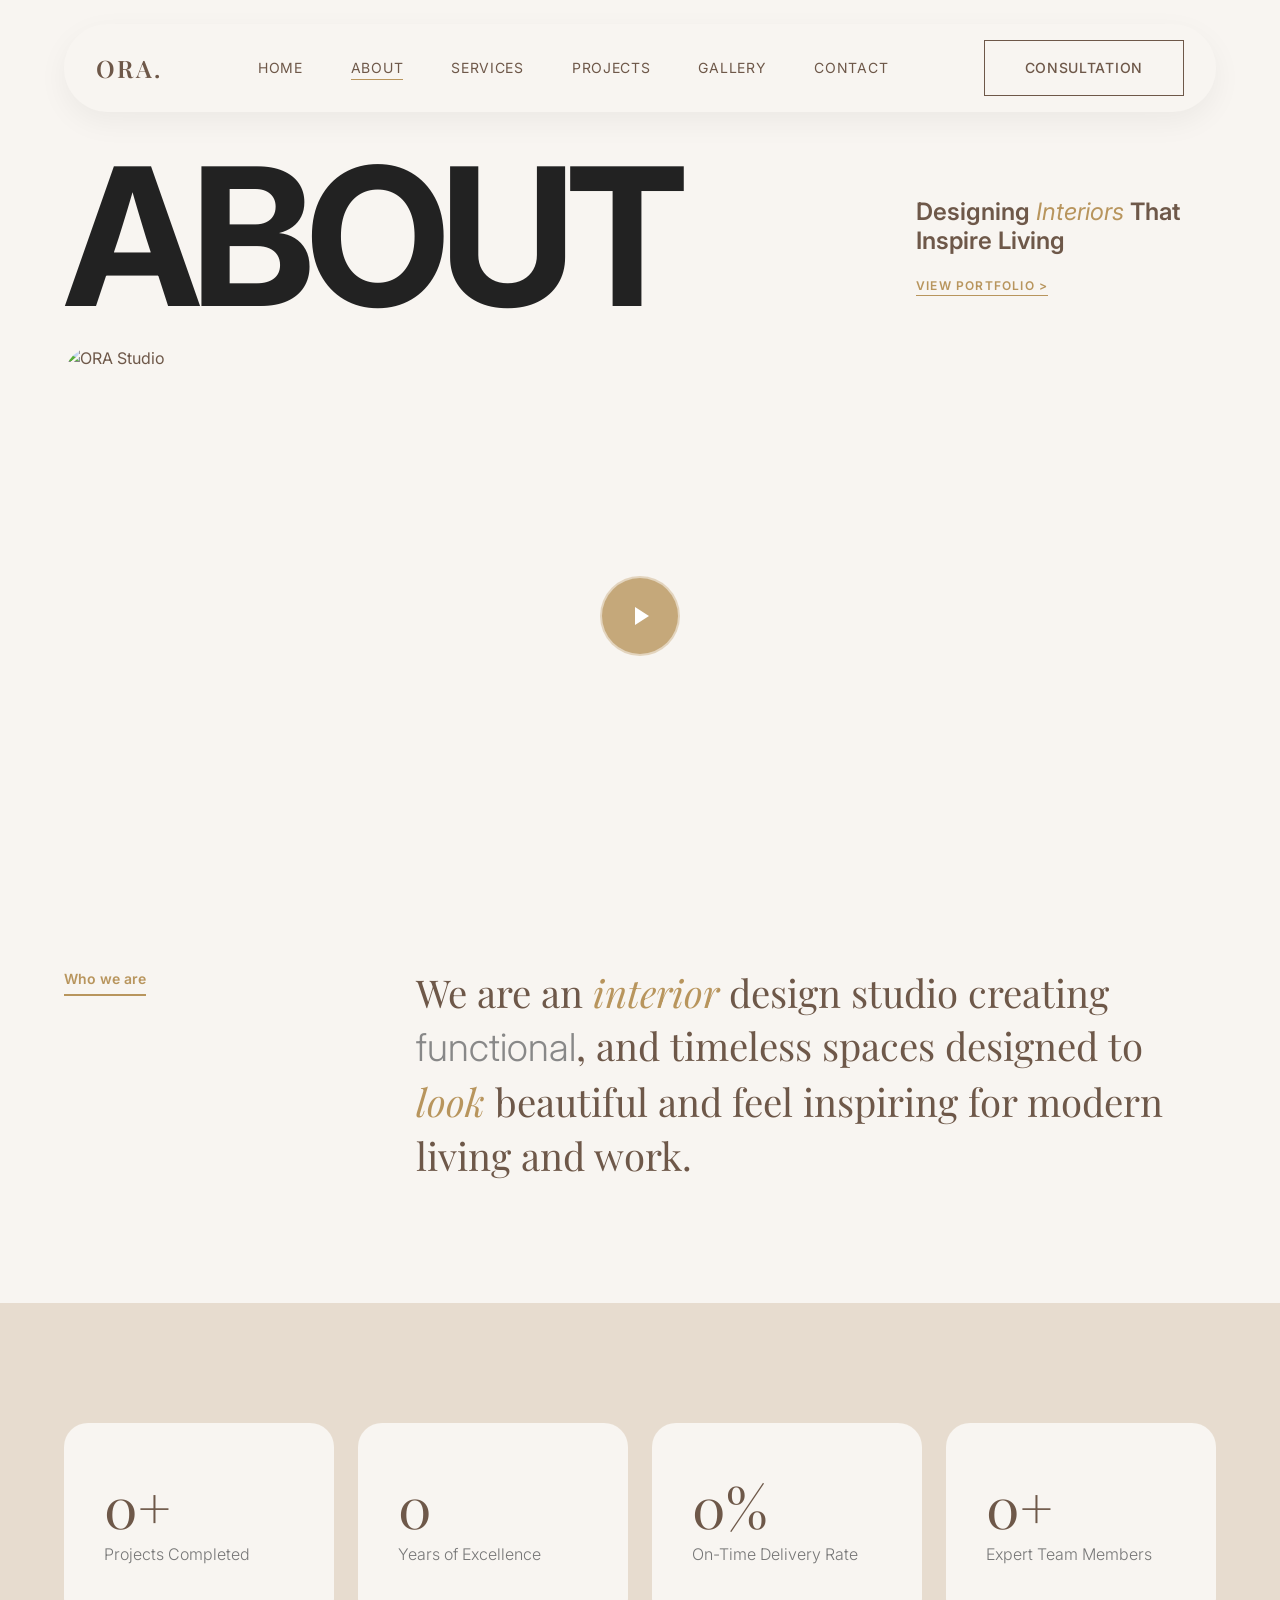
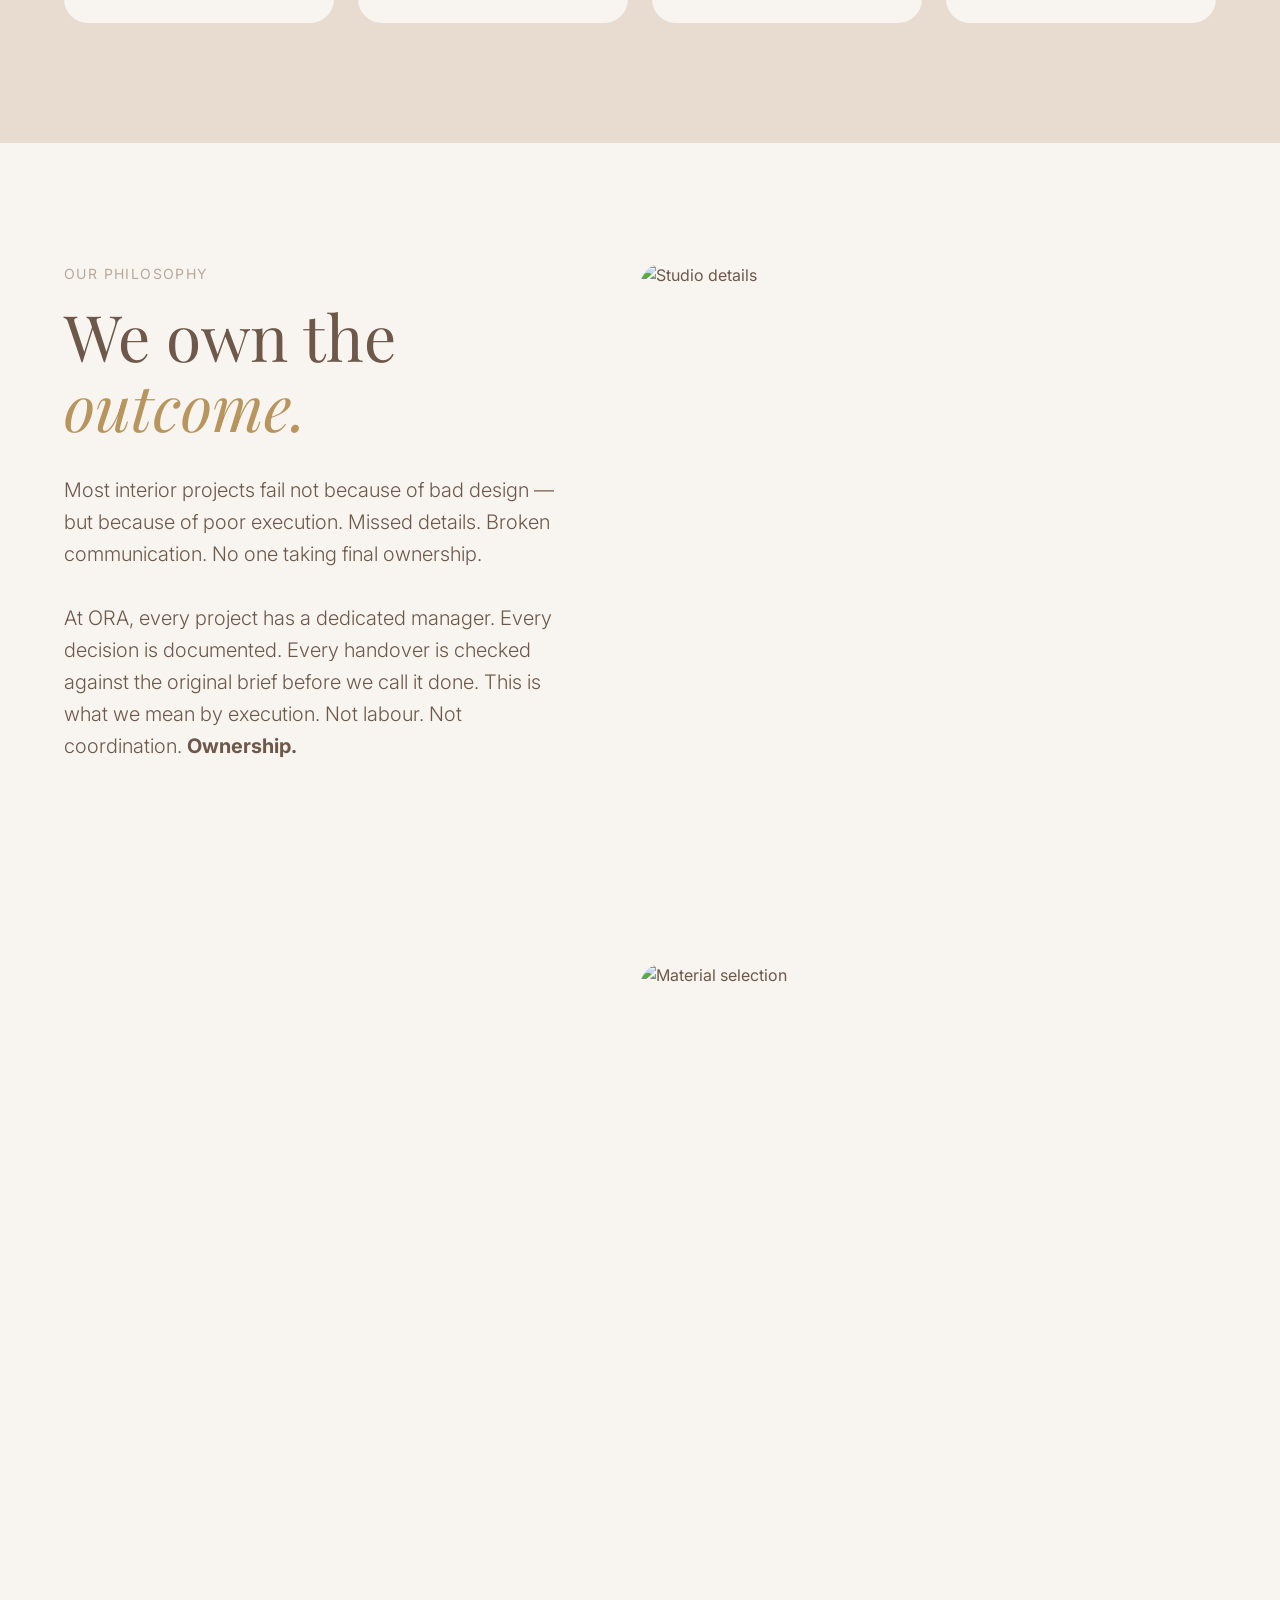
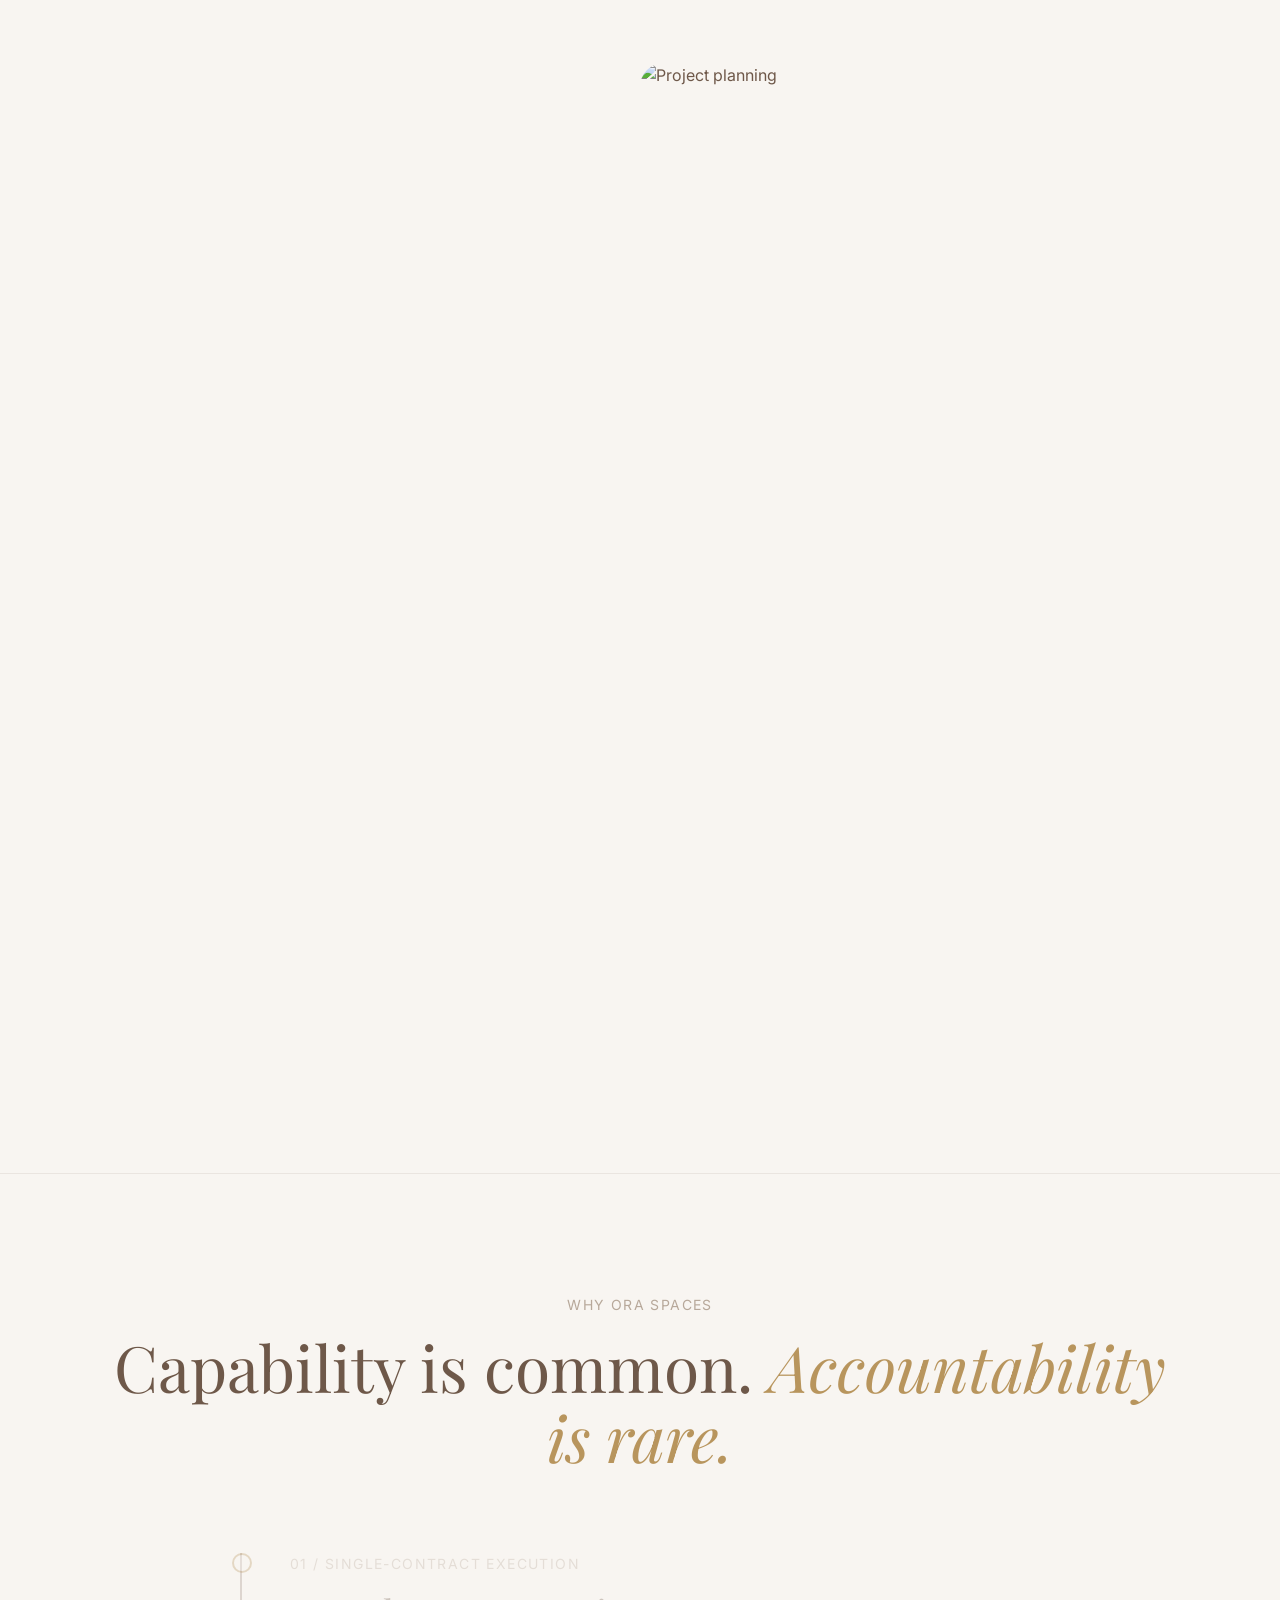
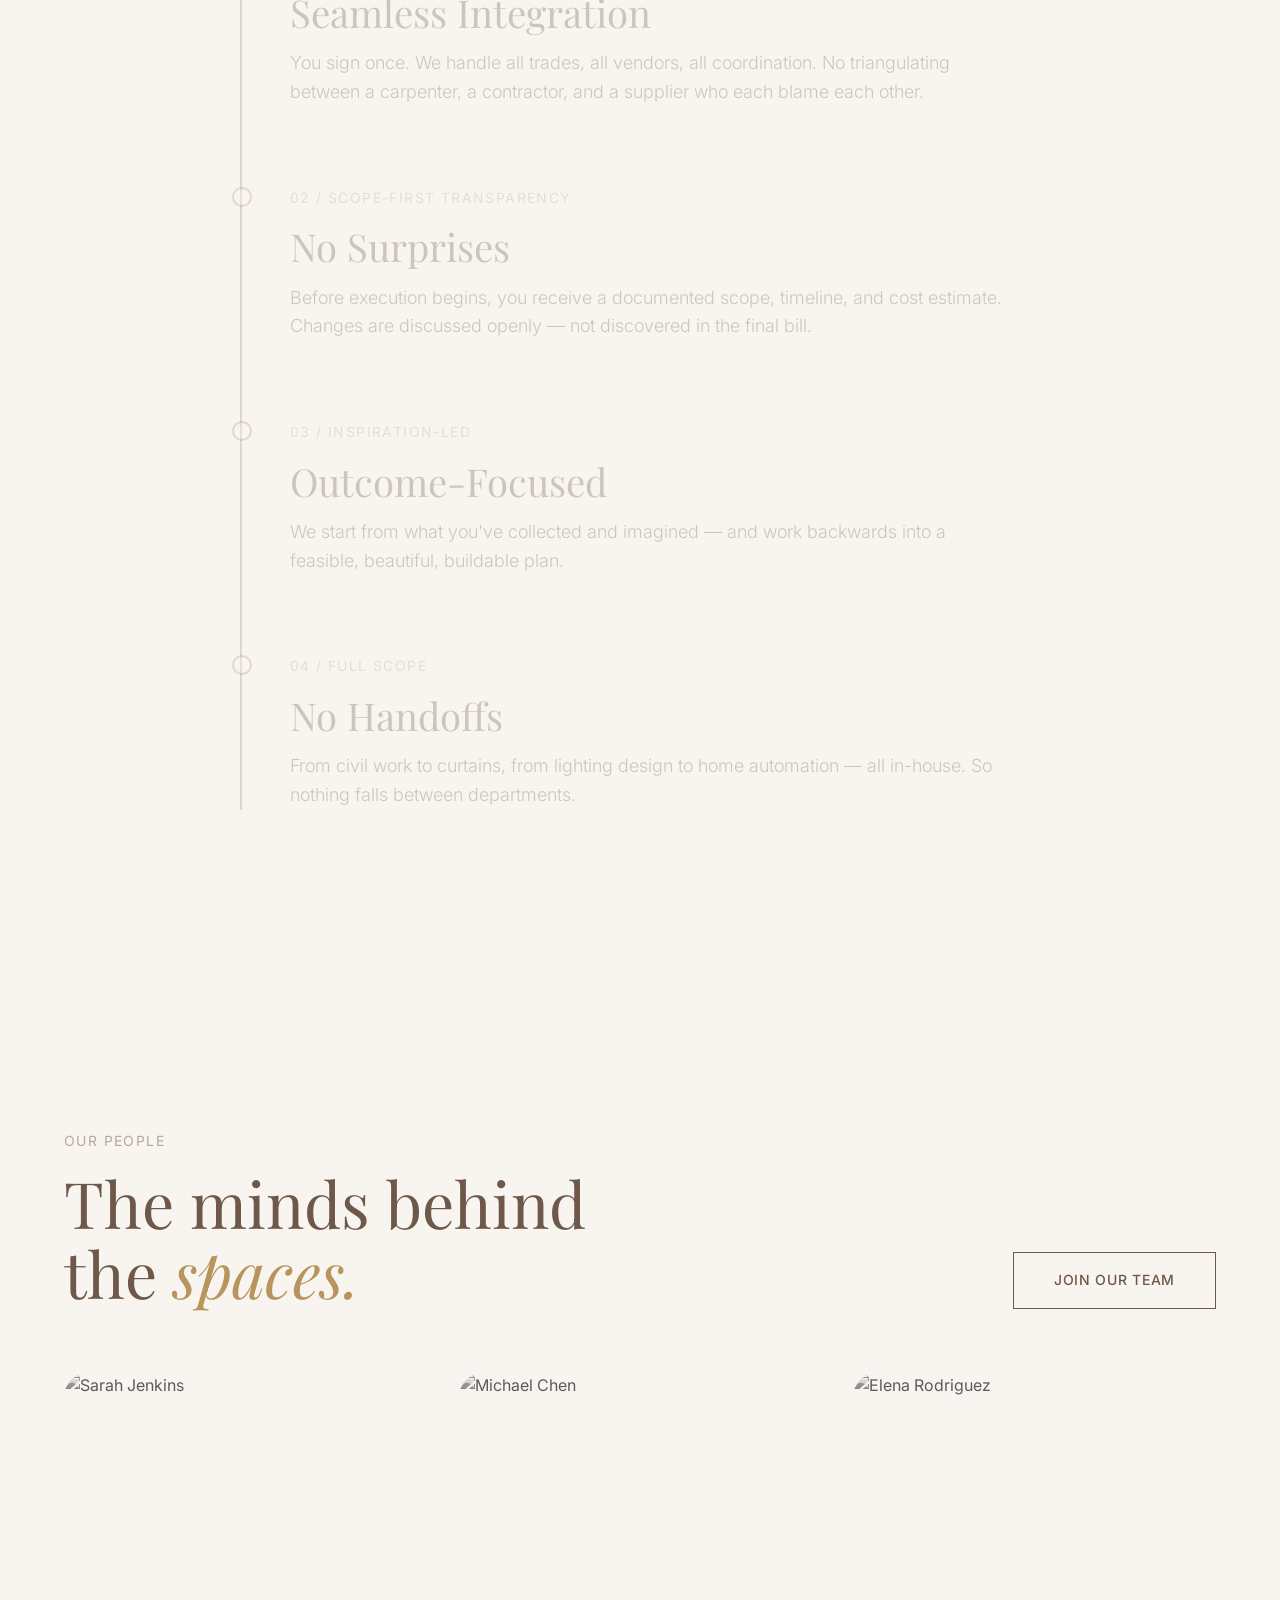
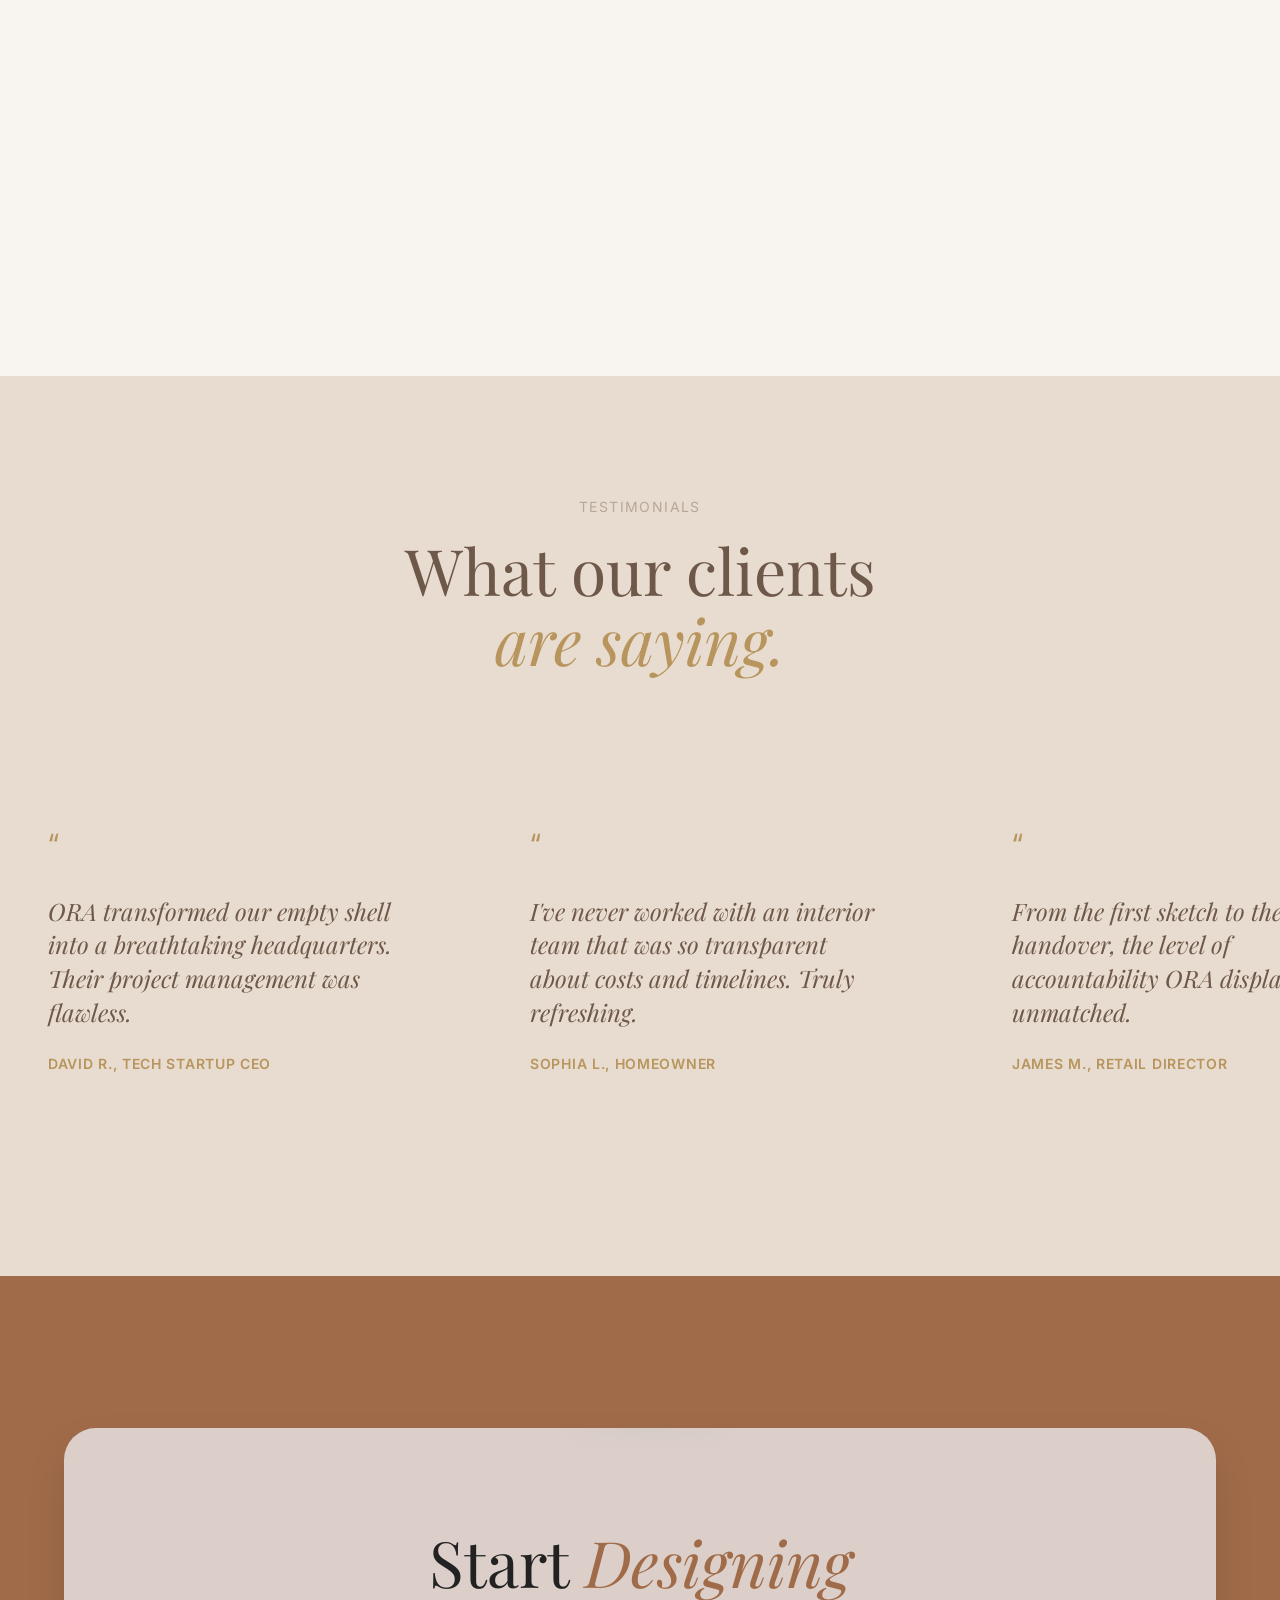
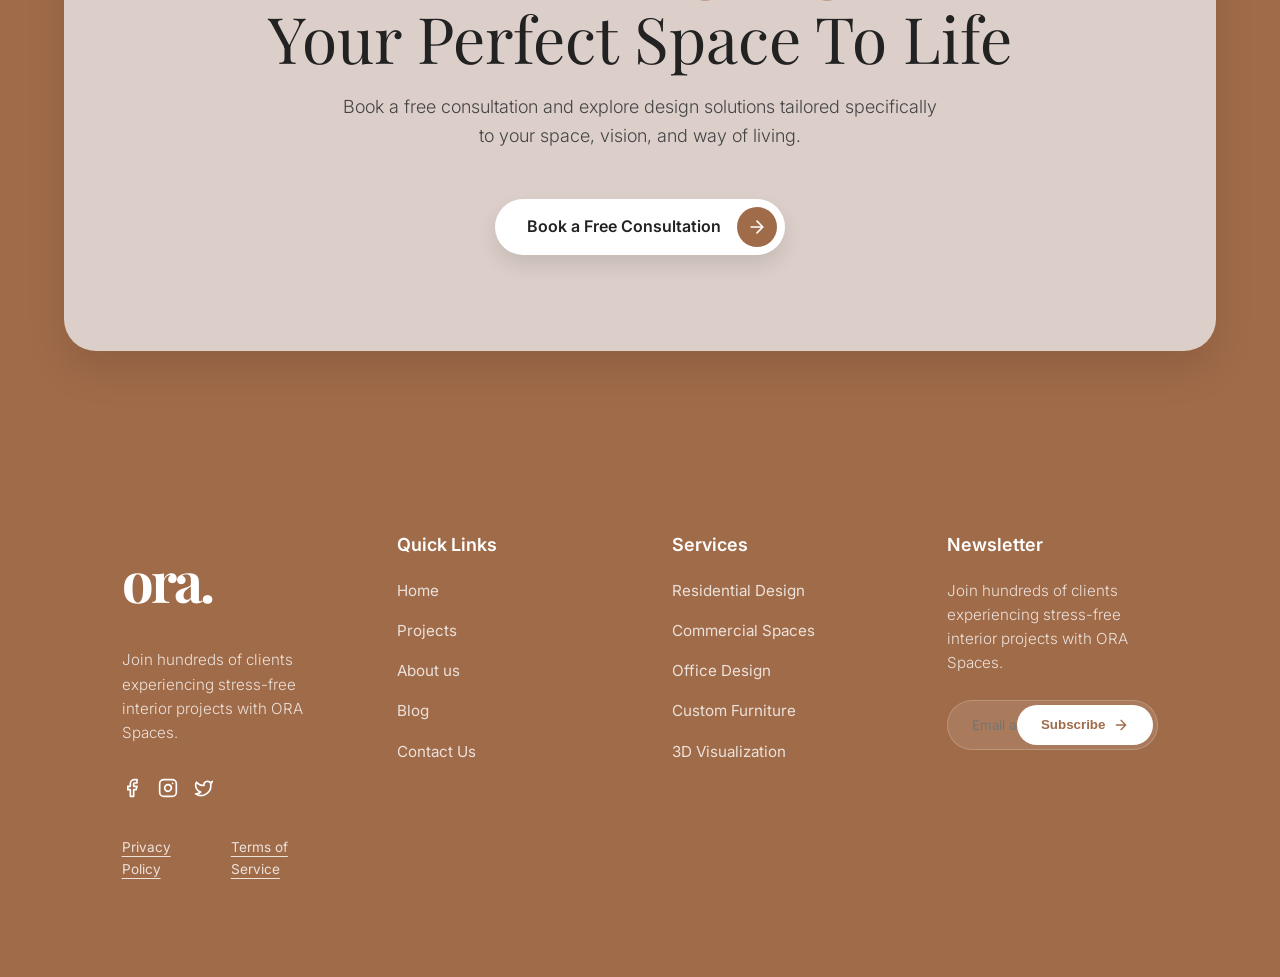
==== commit 29786e3b: "feat: implement full-site structure including new pages, styles, global navigation, and maintenance " ====
--- a/pages/about.html
+++ b/pages/about.html
@@ -9,7 +9,7 @@
     <link rel="preconnect" href="https://fonts.gstatic.com" crossorigin>
     <link href="https://fonts.googleapis.com/css2?family=Playfair+Display:ital,wght@0,400;0,500;0,600;0,700;1,400&family=Inter:wght@300;400;500;600;700&display=swap" rel="stylesheet">
     
-    <link rel="stylesheet" href="../css/style.css">
+    <link rel="stylesheet" href="../css/style.css?v=7">
     
     <script src="https://cdnjs.cloudflare.com/ajax/libs/gsap/3.12.5/gsap.min.js"></script>
     <script src="https://cdnjs.cloudflare.com/ajax/libs/gsap/3.12.5/ScrollTrigger.min.js"></script>
--- a/css/style.css
+++ b/css/style.css
@@ -41,6 +41,8 @@
 html {
   scroll-behavior: initial; /* Lenis handles this */
   font-size: 16px;
+  overflow-x: hidden;
+  width: 100%;
 }
 
 body {
@@ -51,7 +53,14 @@
   -webkit-font-smoothing: antialiased;
   -moz-osx-font-smoothing: grayscale;
   overflow-x: hidden;
-  position: relative;
+  width: 100%;
+  position: relative;
+}
+
+img {
+  max-width: 100%;
+  height: auto;
+  object-fit: cover;
 }
 
 
@@ -62,6 +71,8 @@
   font-weight: 400;
   line-height: 1.1;
   color: var(--color-dark-brown);
+  word-wrap: break-word;
+  overflow-wrap: break-word;
 }
 
 .text-accent {
@@ -73,10 +84,12 @@
   font-weight: 300;
   font-size: 1.125rem;
   max-width: 65ch;
+  word-wrap: break-word;
+  overflow-wrap: break-word;
 }
 
 .heading-xl {
-  font-size: clamp(3rem, 8vw, 7rem);
+  font-size: clamp(4rem, 8vw, 8rem);
   letter-spacing: -0.02em;
 }
 
@@ -107,7 +120,7 @@
 }
 
 .section-padding {
-  padding: var(--space-xl) 0;
+  padding: 120px 0;
 }
 
 .flex { display: flex; }
@@ -116,6 +129,7 @@
 .justify-between { justify-content: space-between; }
 .justify-center { justify-content: center; }
 .text-center { text-align: center; }
+.text-center p { margin-left: auto !important; margin-right: auto !important; }
 
 /* --- Buttons & Links --- */
 a {
@@ -177,11 +191,11 @@
   top: 1.5rem;
   left: 50%;
   transform: translateX(-50%);
-  width: 96%;
+  width: 90%;
   max-width: 1600px;
   background: var(--color-off-white);
   border-radius: 50px;
-  padding: 1rem 3rem;
+  padding: 1rem 2rem;
   box-shadow: 0 10px 30px rgba(0,0,0,0.05);
 }
 
@@ -288,7 +302,7 @@
   position: absolute;
   top: 0; left: 0;
   width: 100%; height: 100%;
-  background: linear-gradient(to bottom, rgba(0,0,0,0.1) 0%, rgba(0,0,0,0) 30%, rgba(0,0,0,0.6) 100%);
+  background: linear-gradient(to bottom, rgba(0,0,0,0.2) 0%, rgba(0,0,0,0.5) 40%, rgba(0,0,0,0.8) 100%);
   z-index: 2;
 }
 
@@ -911,6 +925,7 @@
 }
 .testimonial-card {
   width: 450px;
+  height: auto;
   background-color: var(--color-primary-cream);
   padding: 3rem;
   border-radius: 1.5rem;
@@ -937,6 +952,11 @@
 
 /* --- Responsive --- */
 @media (max-width: 1024px) {
+  h1, h2, h3, h4, h5, h6 { line-height: 1.2; }
+  p { line-height: 1.3; }
+  .heading-xl { font-size: clamp(3rem, 6vw, 5rem); }
+  .section-padding { padding: 90px 0; }
+  
   .split-editorial, .footer-grid {
     grid-template-columns: 1fr;
   }
@@ -945,7 +965,7 @@
     text-align: center;
   }
   .hero-3d-container {
-    width: 100vw;
+    width: 100%;
     height: 50vh;
     position: relative;
   }
@@ -1080,6 +1100,9 @@
   .stats-bento-grid {
     grid-template-columns: 1fr;
   }
+  .stats-bento-grid .bento-col:nth-child(even) {
+    flex-direction: column-reverse;
+  }
   
   /* Gallery overrides for mobile */
   .gallery-masonry,
@@ -1087,6 +1110,47 @@
     grid-template-columns: 1fr;
     column-count: 1;
   }
+  
+  /* Soft gradient glow for pendant lamps */
+  .lamp-glow {
+    position: absolute;
+    top: 60%;
+    left: 50%;
+    transform: translateX(-50%);
+    width: 450px;
+    height: 450px;
+    background: radial-gradient(circle, rgba(255,248,200,0.5) 0%, rgba(255,250,220,0.2) 30%, transparent 50%);
+    z-index: -1;
+    pointer-events: none;
+  }
+
+  .services-hero-lamps {
+    gap: 1rem !important;
+  }
+  .services-hero-lamps > h2 {
+    font-size: 2.5rem !important;
+  }
+  .services-hero-lamps > div {
+    width: 25vw !important;
+    max-width: 120px !important;
+    transform: translateY(-15px) !important;
+    flex-shrink: 0 !important;
+  }
+  .services-hero-lamps .lamp-glow {
+    width: 200px !important;
+    height: 200px !important;
+    top: 70% !important;
+    background: radial-gradient(circle, rgba(255,248,200,0.5) 0%, transparent 50%) !important;
+  }
+  .services-menu-row {
+    flex-direction: column !important;
+    gap: 1.5rem !important;
+    margin-top: 60px !important;
+  }
+  .services-menu-separator {
+    display: none !important;
+  }
+  
   .gallery-bento-grid .gallery-wide {
     grid-column: 1 / -1;
   }
@@ -1098,17 +1162,27 @@
     width: 80vw;
     min-width: unset;
   }
-  .heading-xl { font-size: clamp(2.5rem, 6vw, 4rem); }
+  .heading-xl { font-size: clamp(2rem, 8vw, 3.5rem); }
   .heading-lg { font-size: clamp(2rem, 5vw, 3rem); }
   .heading-md { font-size: clamp(1.75rem, 4vw, 2.5rem); }
-  .section-padding { padding: var(--space-md) 0; }
+  .section-padding { padding: 60px 0; }
+  h1, h2, h3, h4, h5, h6 { line-height: 1.3; }
+  p { line-height: 1.5; }
   
   .bento-grid {
     grid-template-columns: 1fr !important;
   }
-  .bento-grid > div {
+  .bento-grid > div,
+  .how-we-work-grid > div {
     grid-column: 1 !important;
     grid-row: auto !important;
+    width: 90%;
+    max-width: 360px;
+    margin: 0 auto;
+  }
+  .bento-grid-card,
+  .work-step-card {
+    padding: 2.5rem 1.5rem !important;
   }
   .how-we-work-grid { 
     grid-template-columns: 1fr !important; 
@@ -1120,4 +1194,72 @@
   .testimonial-card {
     width: 80vw;
   }
-}
+  
+  /* CTA Mobile Overrides */
+  .cta-title {
+    font-size: 2.2rem !important;
+  }
+  .cta-img {
+    height: auto !important;
+    min-height: 550px;
+  }
+  .cta-glass-overlay {
+    top: 20px !important;
+    left: 20px !important;
+    right: 20px !important;
+  }
+  .cta-bottom-ui {
+    flex-direction: column-reverse !important;
+    align-items: center !important;
+    padding: 0 20px 40px 20px !important;
+    gap: 2rem !important;
+  }
+  .cta-glass-card {
+    padding: 1.5rem !important;
+    max-width: 100% !important;
+    margin: 0 auto;
+  }
+
+  /* Footer Mobile Overrides */
+  footer {
+    padding: 4rem 1rem 15vw 1rem !important; /* Reduce massive top/bottom padding */
+  }
+  .footer-card {
+    padding: 2.5rem 1.5rem !important;
+  }
+  .footer-top-row {
+    gap: 2.5rem !important;
+    margin-bottom: 2.5rem !important;
+  }
+  .footer-brand {
+    max-width: 100% !important;
+    text-align: center;
+  }
+  .footer-brand a {
+    justify-content: center;
+  }
+  .footer-links-grid {
+    gap: 2.5rem !important;
+    margin-left: 0 !important;
+    flex-direction: column !important;
+    text-align: center !important;
+    align-items: center !important;
+    width: 100% !important;
+  }
+  .footer-links-grid > div {
+    display: flex !important;
+    flex-direction: column !important;
+    align-items: center !important;
+    width: 100% !important;
+  }
+  .footer-link-list {
+    gap: 0.75rem !important;
+    align-items: center !important;
+  }
+  .footer-bottom {
+    flex-direction: column !important;
+    text-align: center !important;
+    justify-content: center !important;
+    gap: 1.5rem !important;
+  }
+}
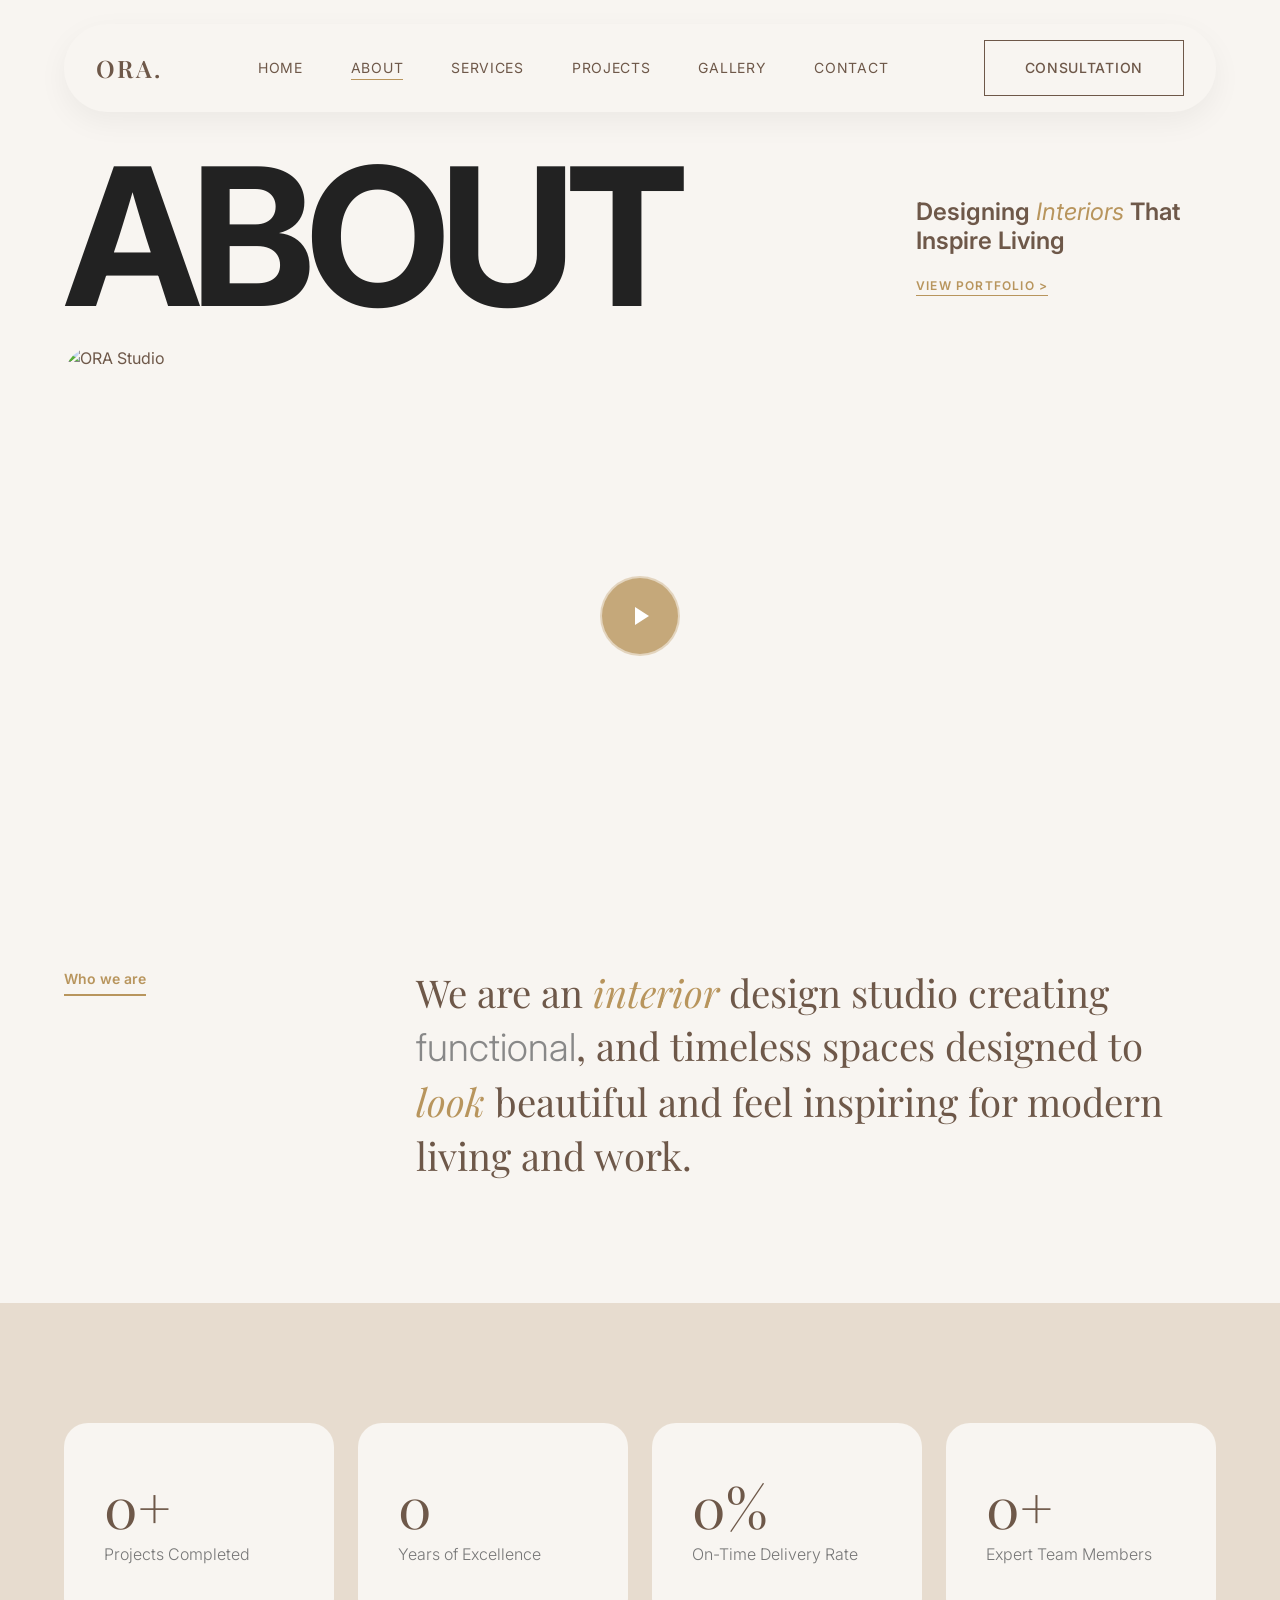
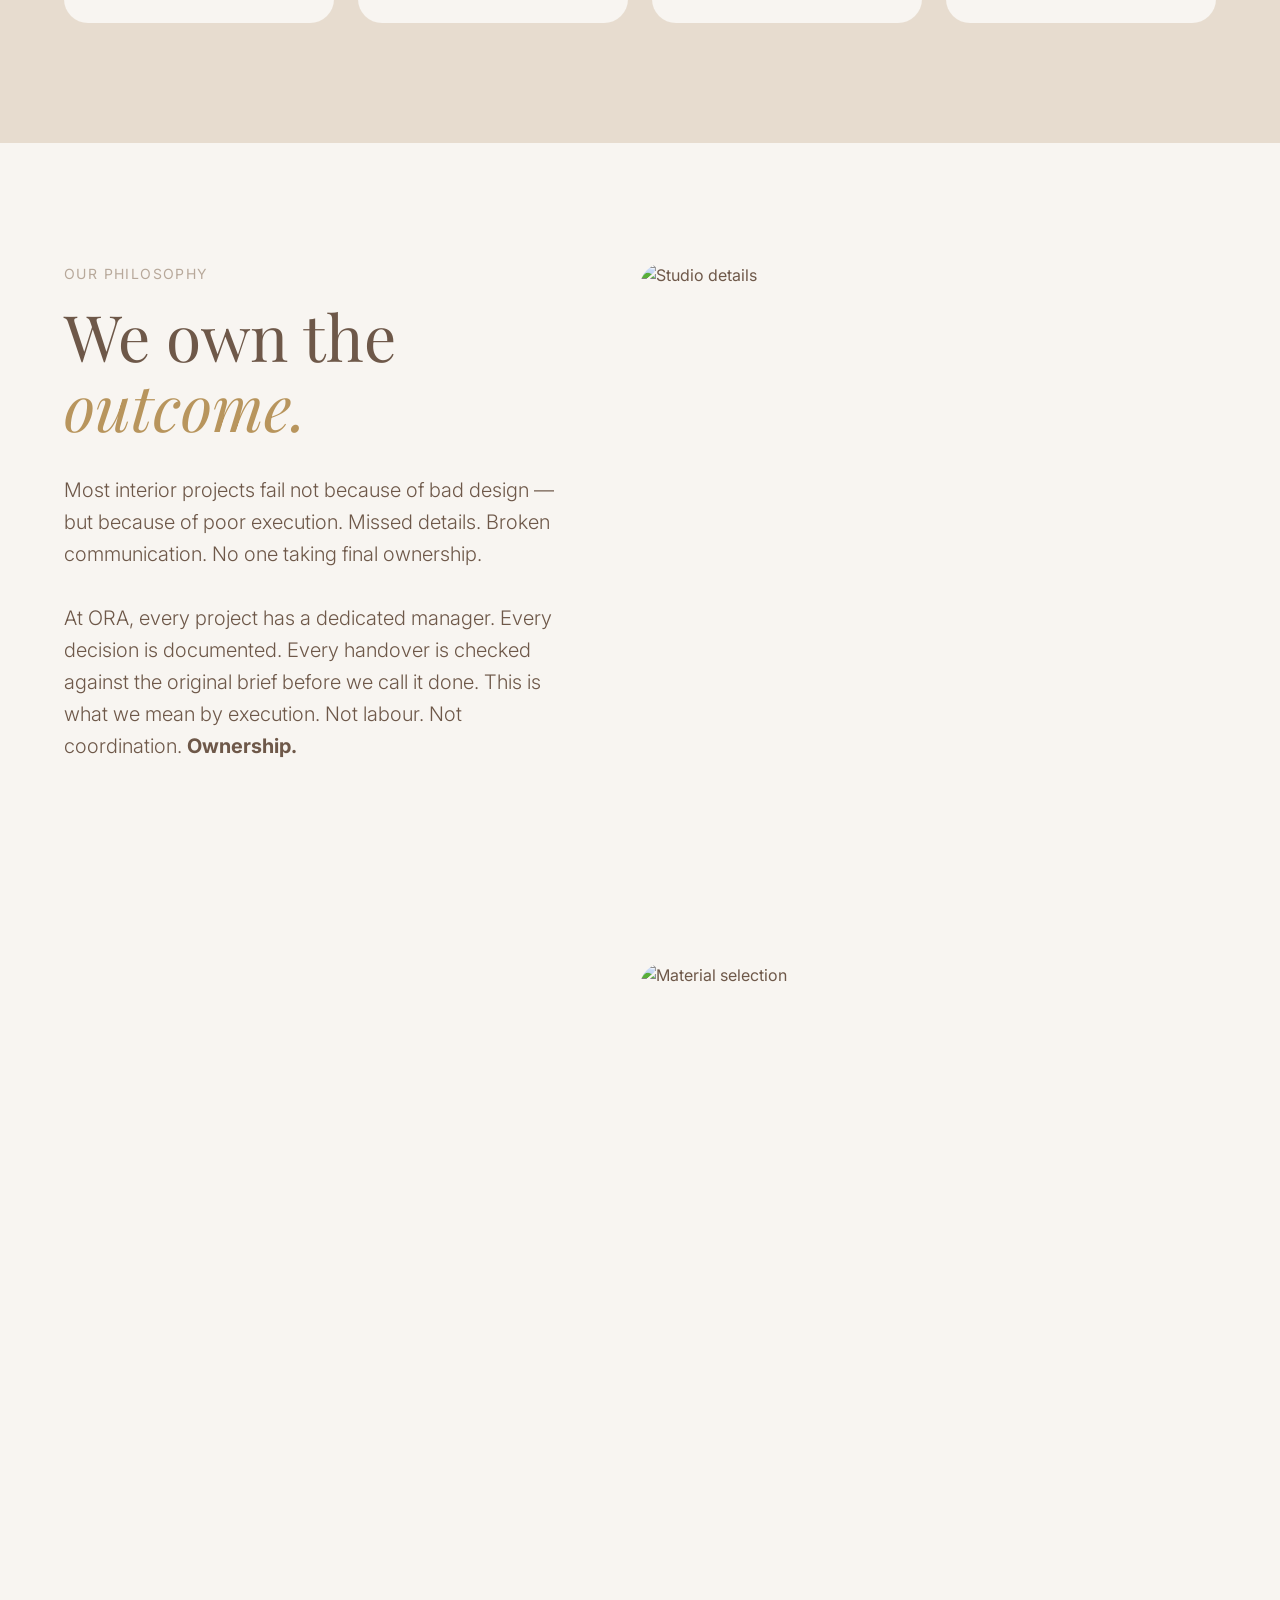
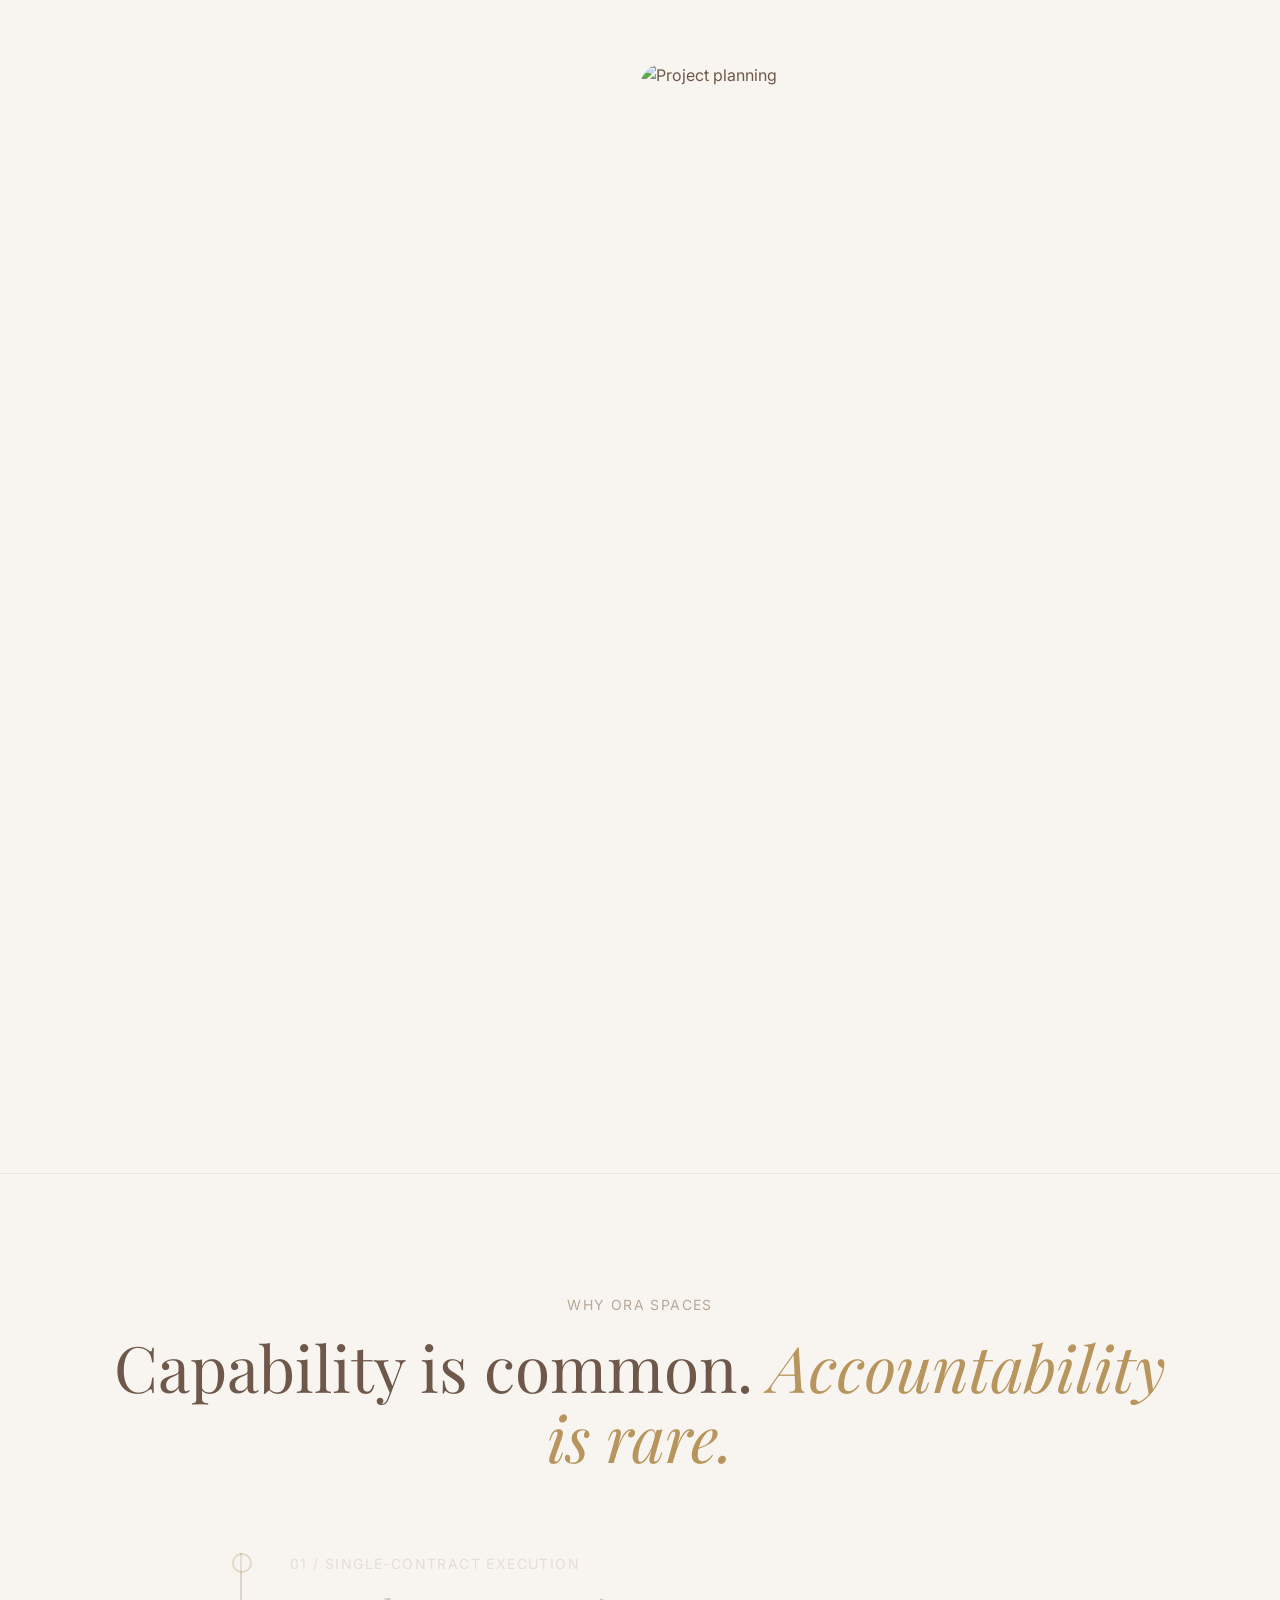
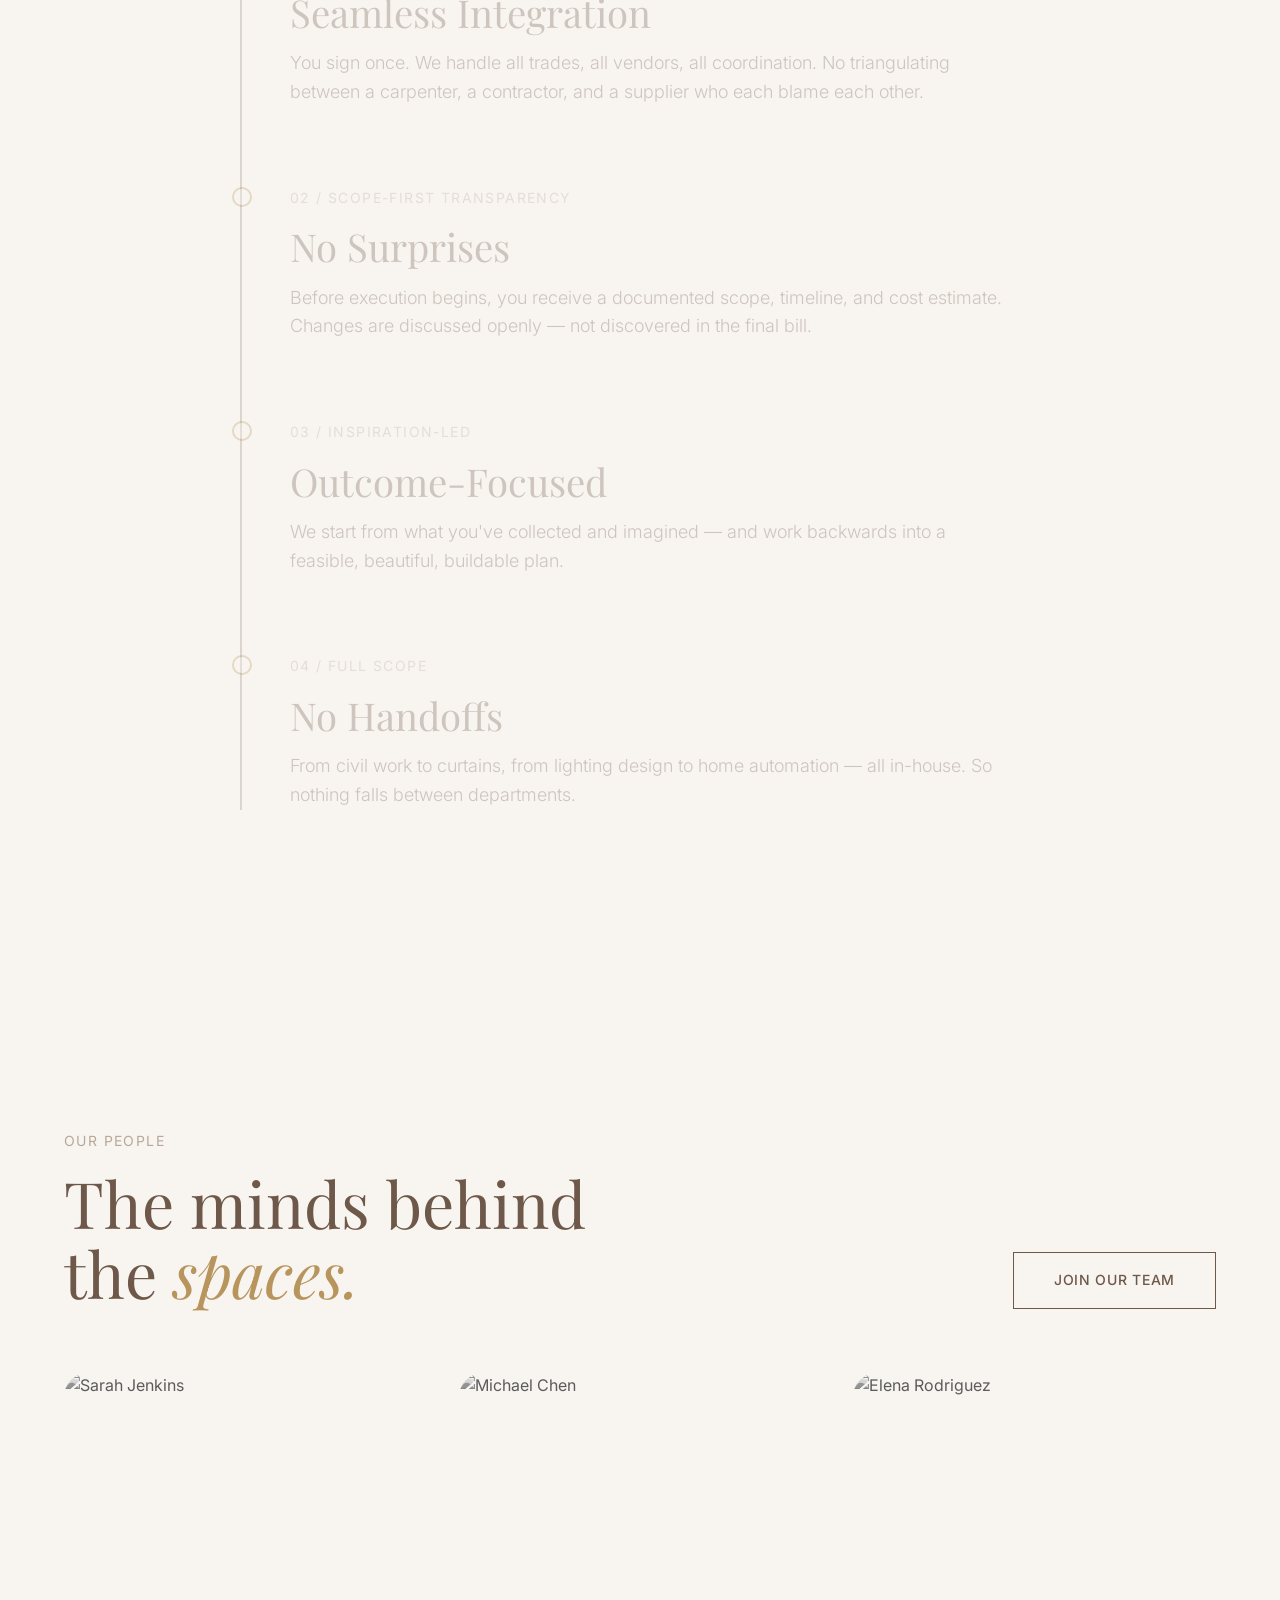
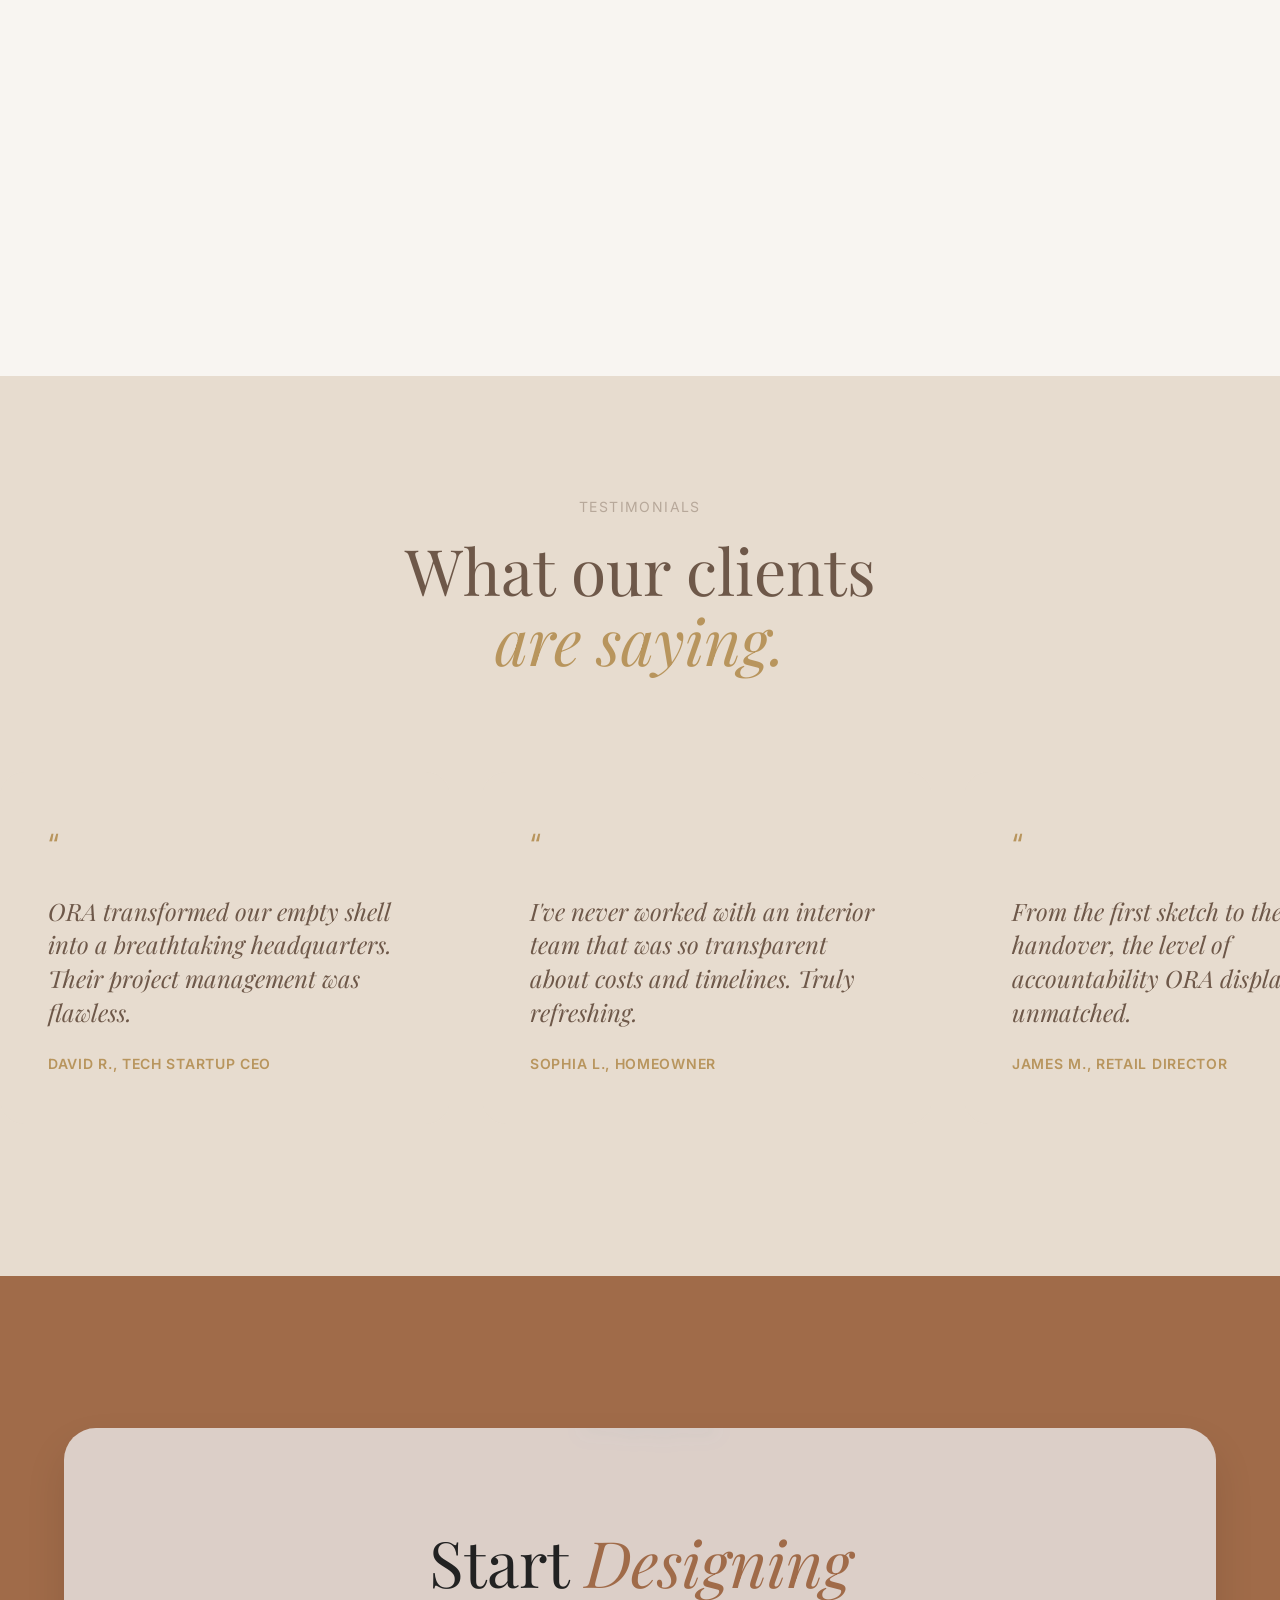
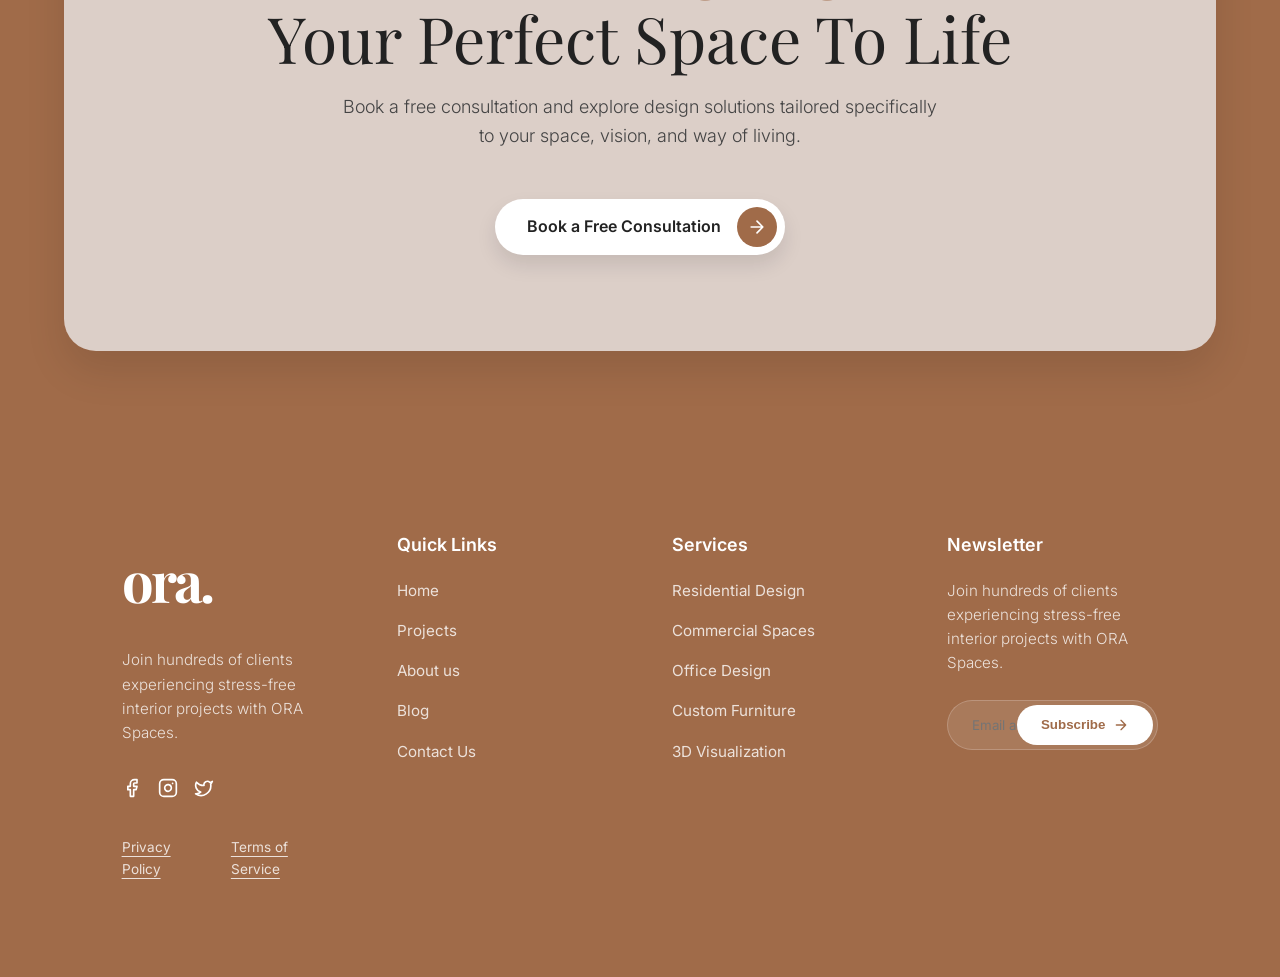
==== commit c3ba8919: "UI changes done" ====
--- a/pages/about.html
+++ b/pages/about.html
@@ -9,7 +9,7 @@
     <link rel="preconnect" href="https://fonts.gstatic.com" crossorigin>
     <link href="https://fonts.googleapis.com/css2?family=Playfair+Display:ital,wght@0,400;0,500;0,600;0,700;1,400&family=Inter:wght@300;400;500;600;700&display=swap" rel="stylesheet">
     
-    <link rel="stylesheet" href="../css/style.css?v=7">
+    <link rel="stylesheet" href="../css/style.css?v=8">
     
     <script src="https://cdnjs.cloudflare.com/ajax/libs/gsap/3.12.5/gsap.min.js"></script>
     <script src="https://cdnjs.cloudflare.com/ajax/libs/gsap/3.12.5/ScrollTrigger.min.js"></script>
--- a/css/style.css
+++ b/css/style.css
@@ -41,7 +41,7 @@
 html {
   scroll-behavior: initial; /* Lenis handles this */
   font-size: 16px;
-  overflow-x: hidden;
+  overflow-x: clip;
   width: 100%;
 }
 
@@ -52,7 +52,7 @@
   line-height: 1.6;
   -webkit-font-smoothing: antialiased;
   -moz-osx-font-smoothing: grayscale;
-  overflow-x: hidden;
+  overflow-x: clip;
   width: 100%;
   position: relative;
 }
@@ -801,7 +801,7 @@
   width: 50%;
   padding-right: 4rem;
   position: sticky;
-  top: 20%;
+  top: 20vh;
 }
 .split-scroller-right {
   width: 50%;
@@ -1114,14 +1114,18 @@
   /* Soft gradient glow for pendant lamps */
   .lamp-glow {
     position: absolute;
-    top: 60%;
+    top: 55%;
     left: 50%;
     transform: translateX(-50%);
     width: 450px;
     height: 450px;
-    background: radial-gradient(circle, rgba(255,248,200,0.5) 0%, rgba(255,250,220,0.2) 30%, transparent 50%);
-    z-index: -1;
+    background: radial-gradient(circle at 50% 10%, rgba(255,248,180,0.95) 0%, rgba(255,248,180,0.5) 20%, rgba(255,250,220,0.15) 50%, transparent 70%);
+    z-index: 0;
     pointer-events: none;
+    mix-blend-mode: screen;
+    /* A bright 'bulb' effect right at the source */
+    box-shadow: inset 0 20px 30px -10px rgba(255, 248, 180, 0.8);
+    border-radius: 50%;
   }
 
   .services-hero-lamps {
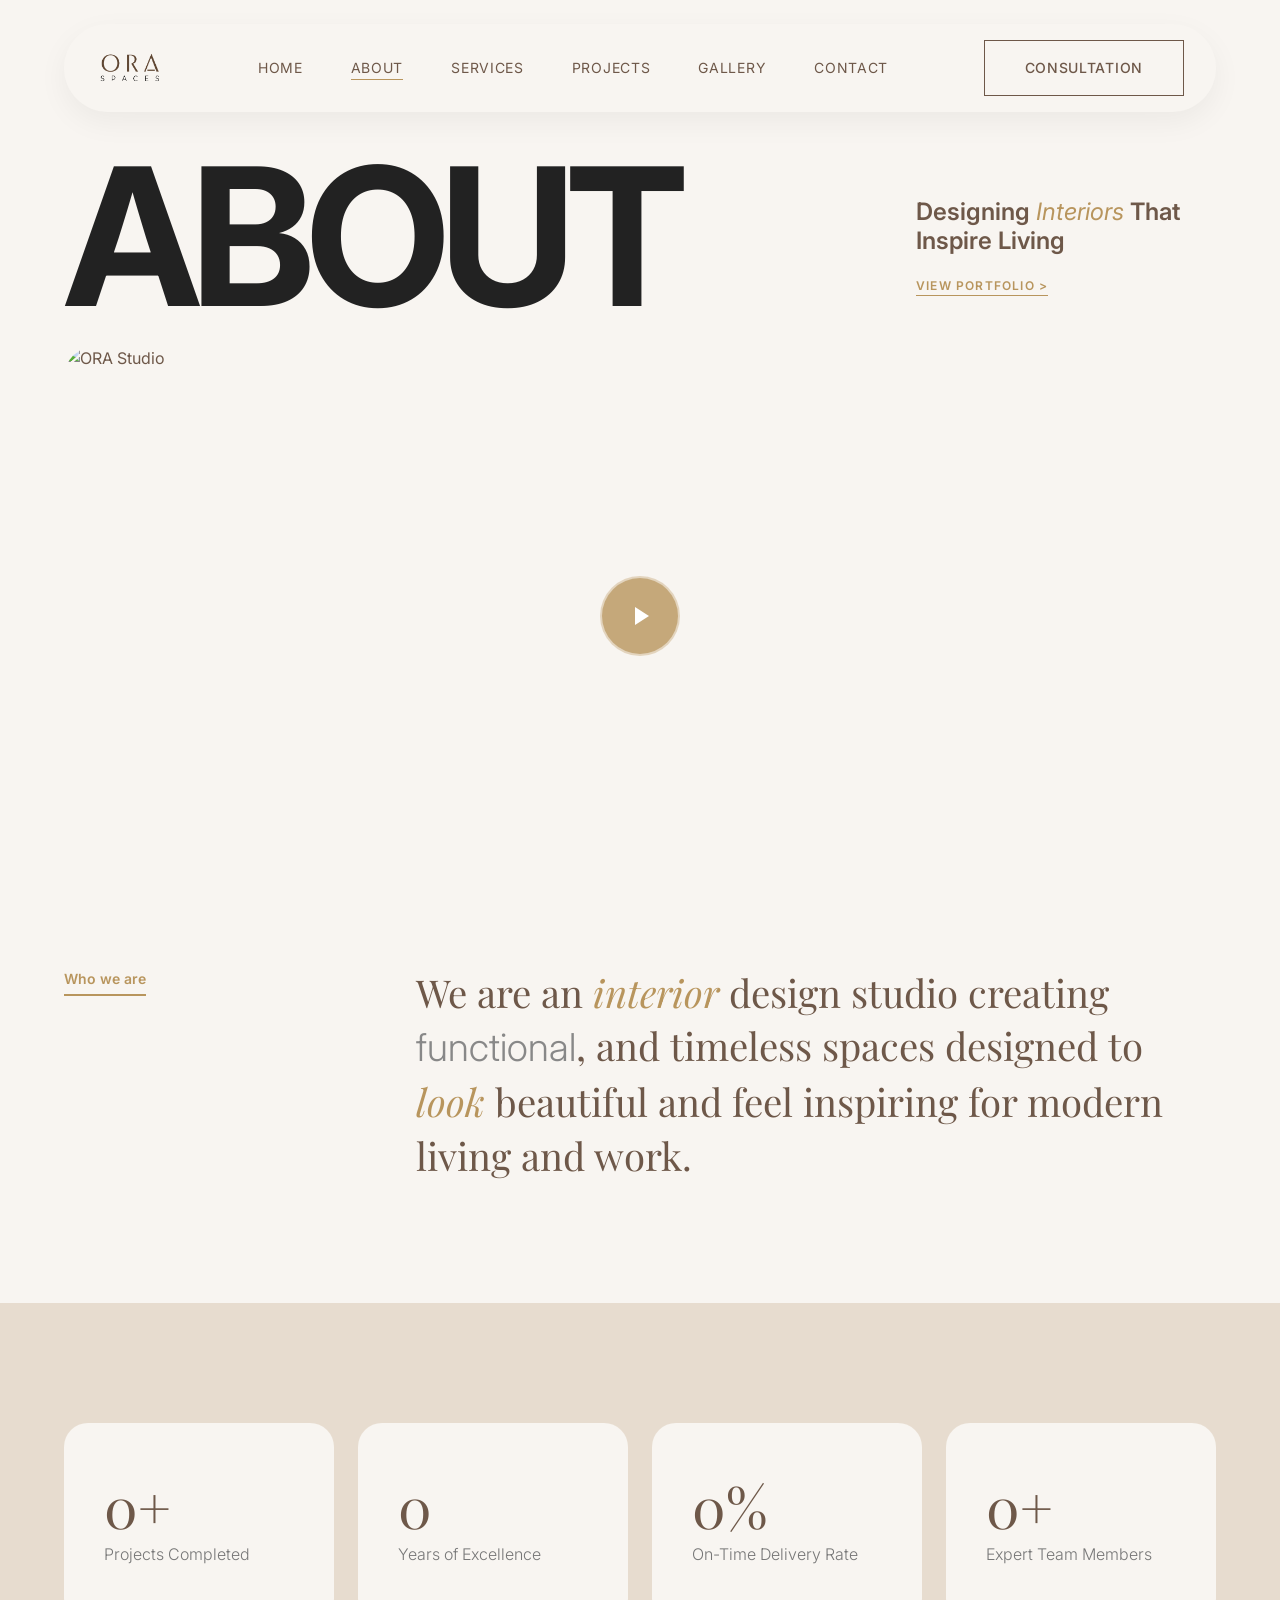
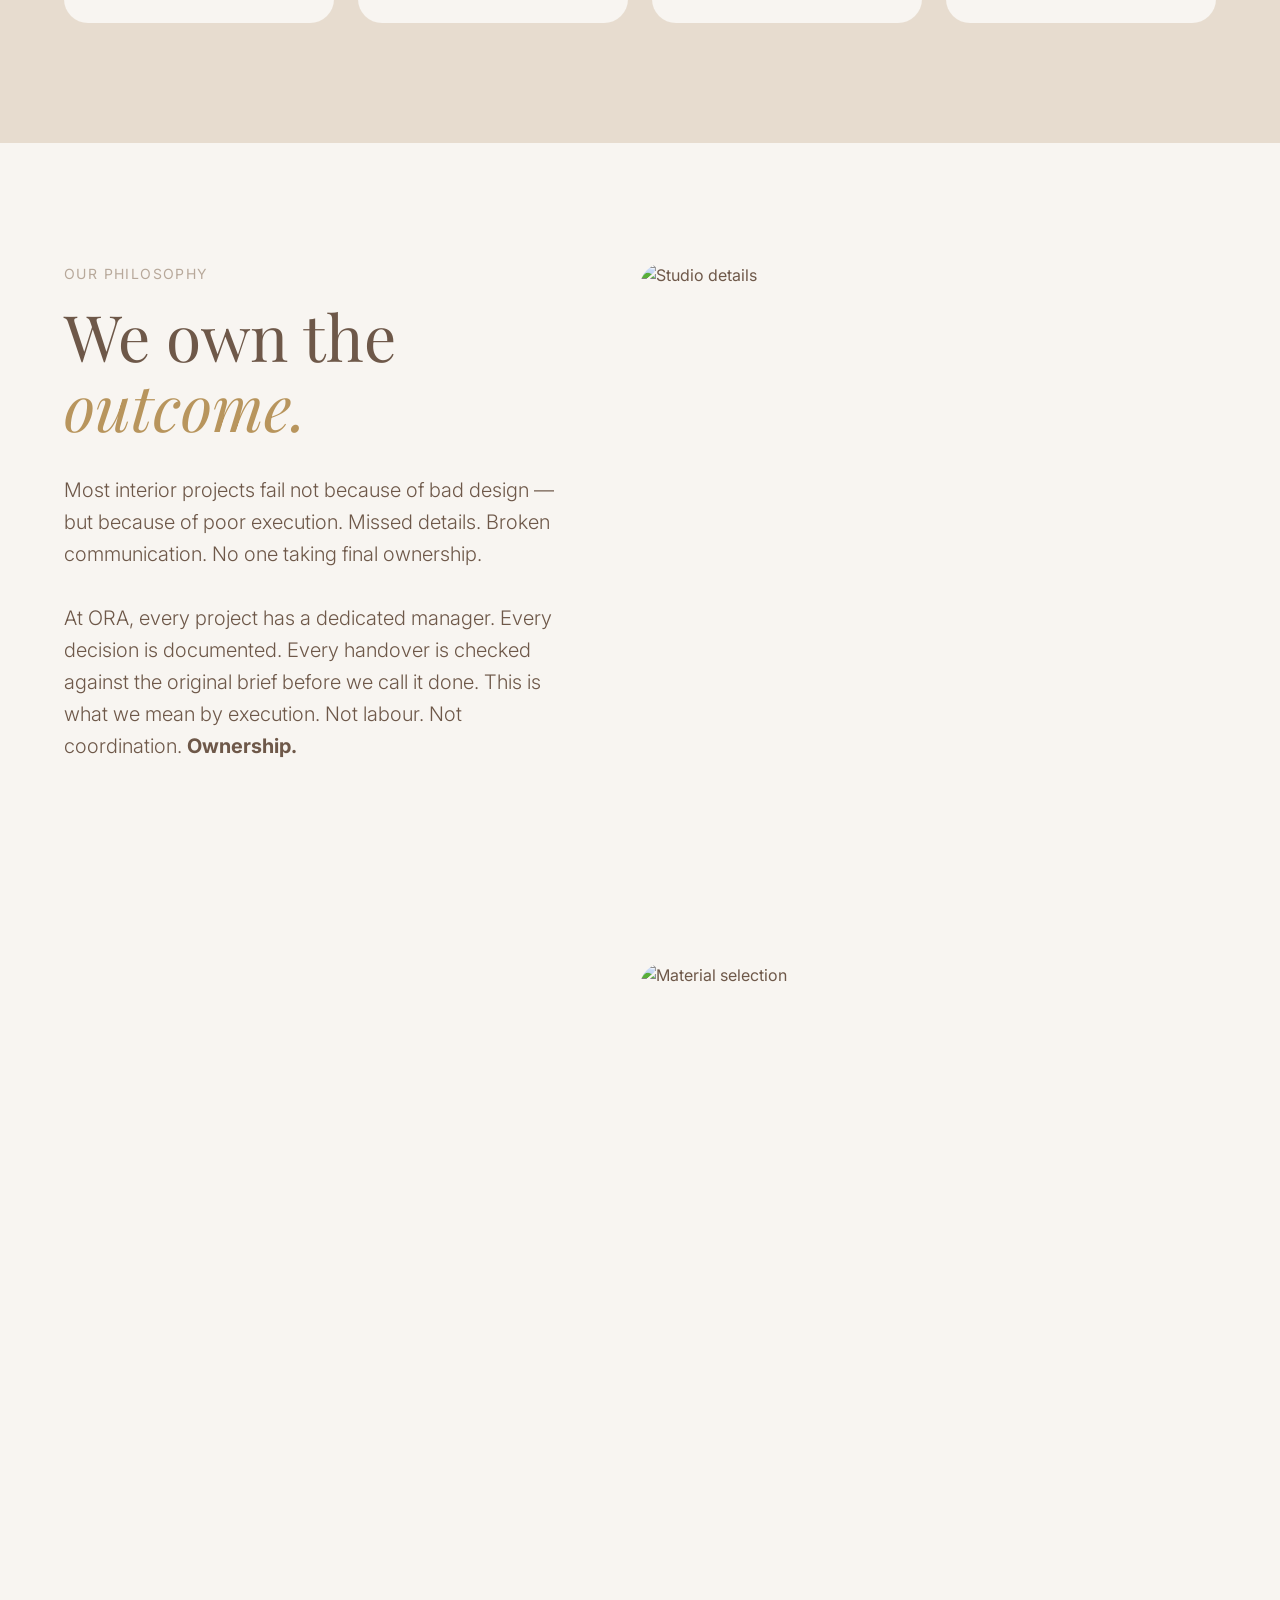
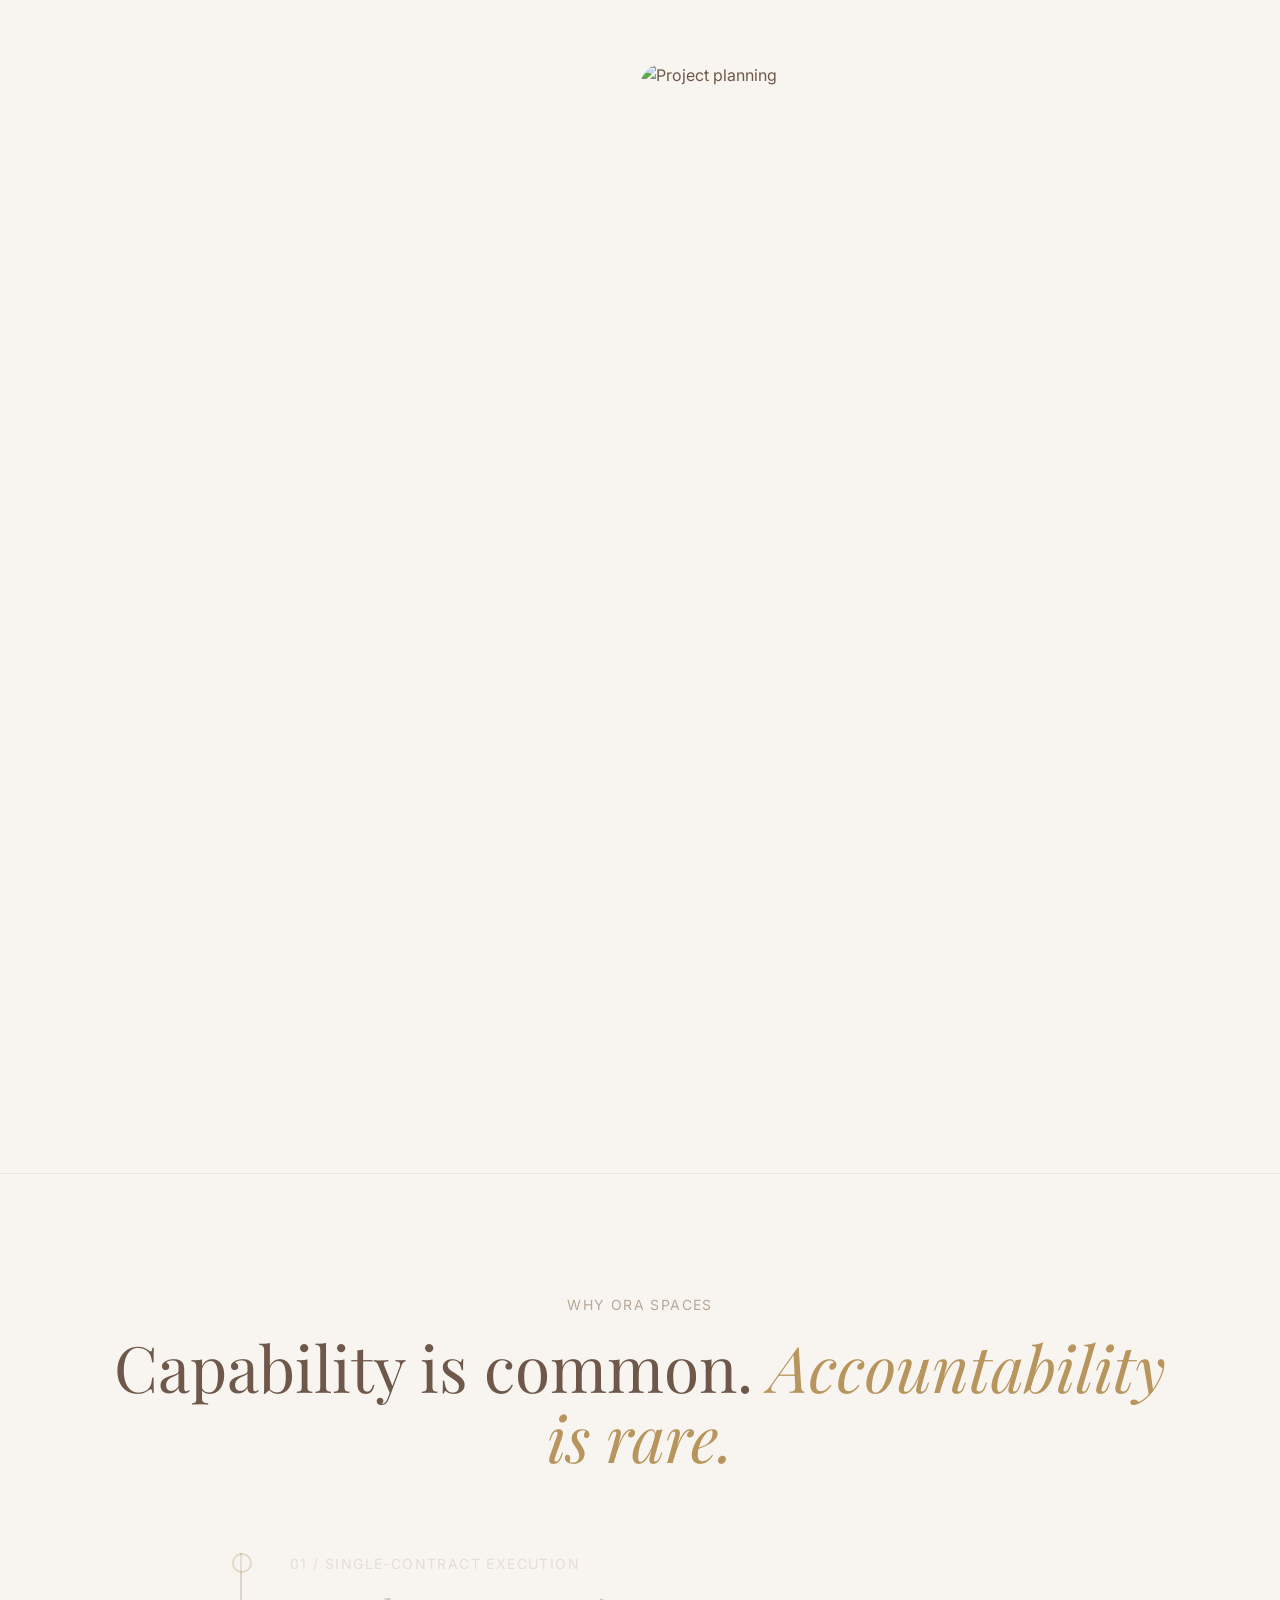
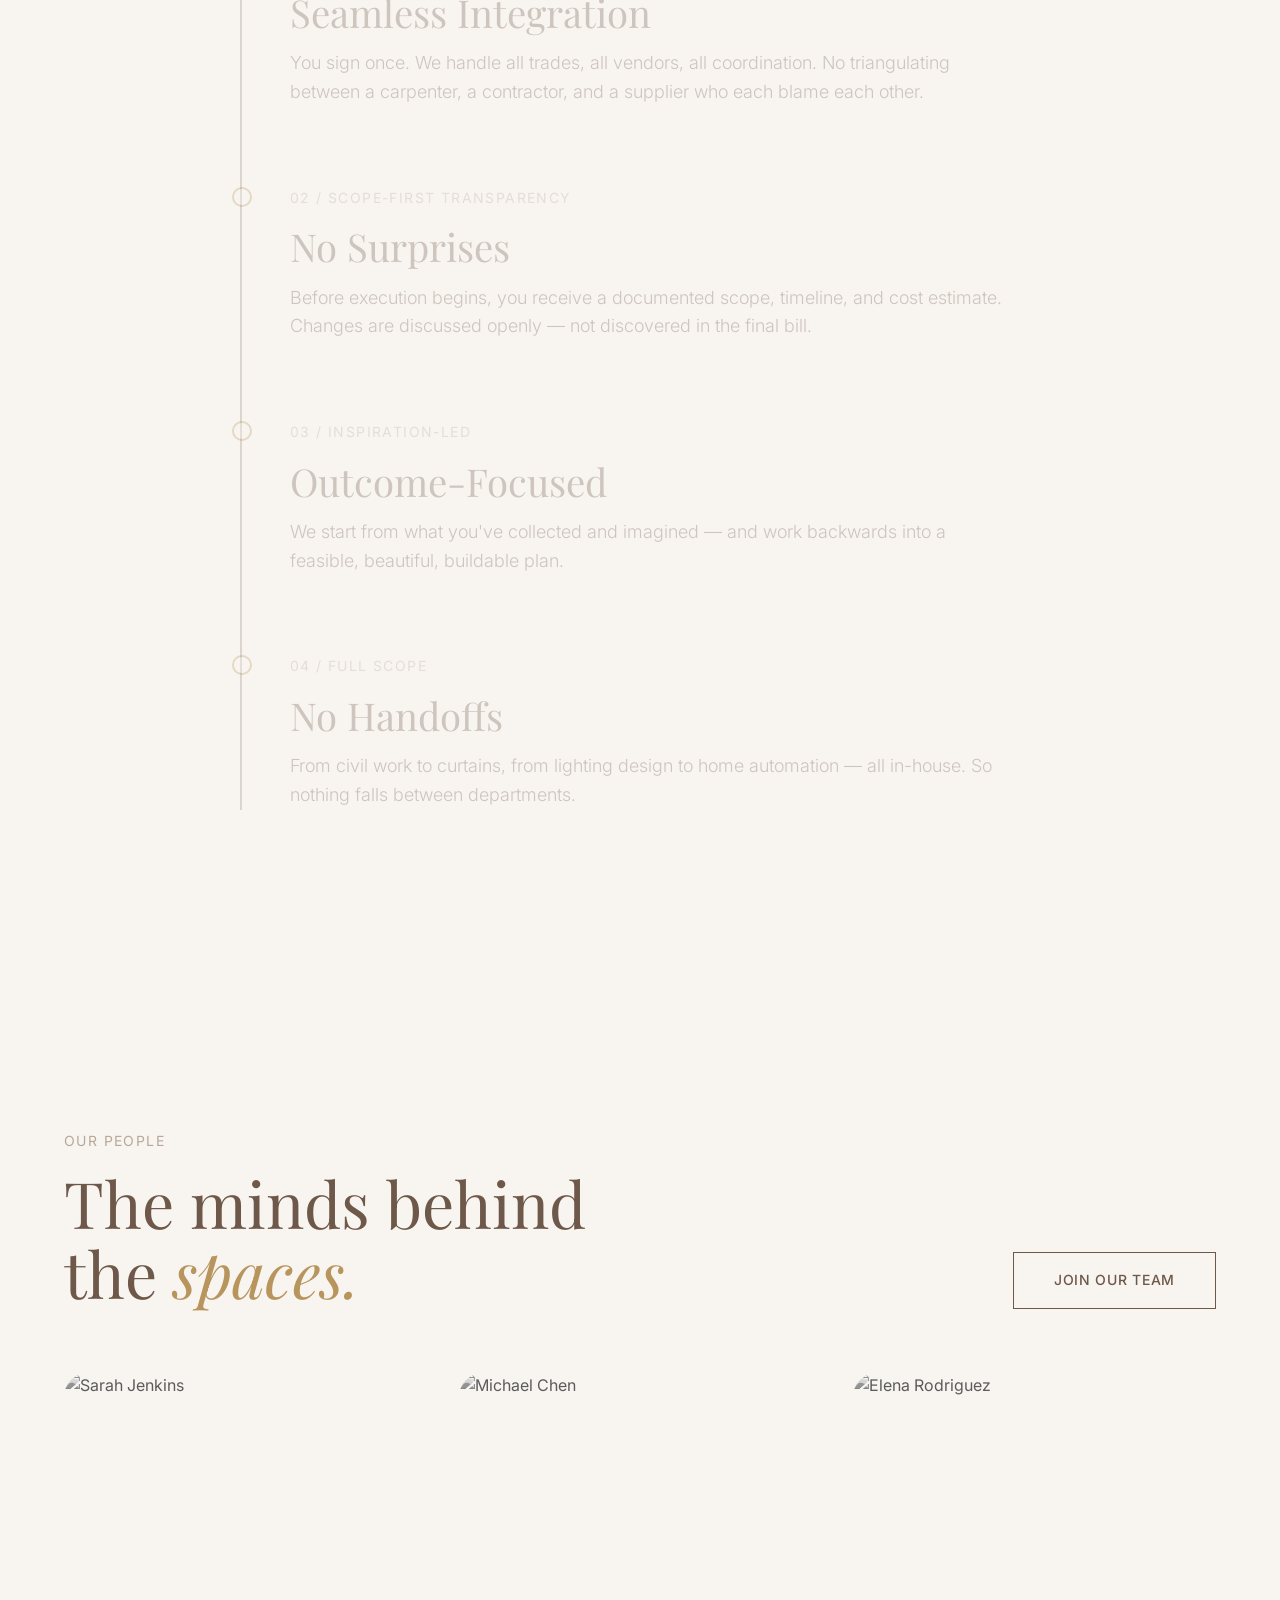
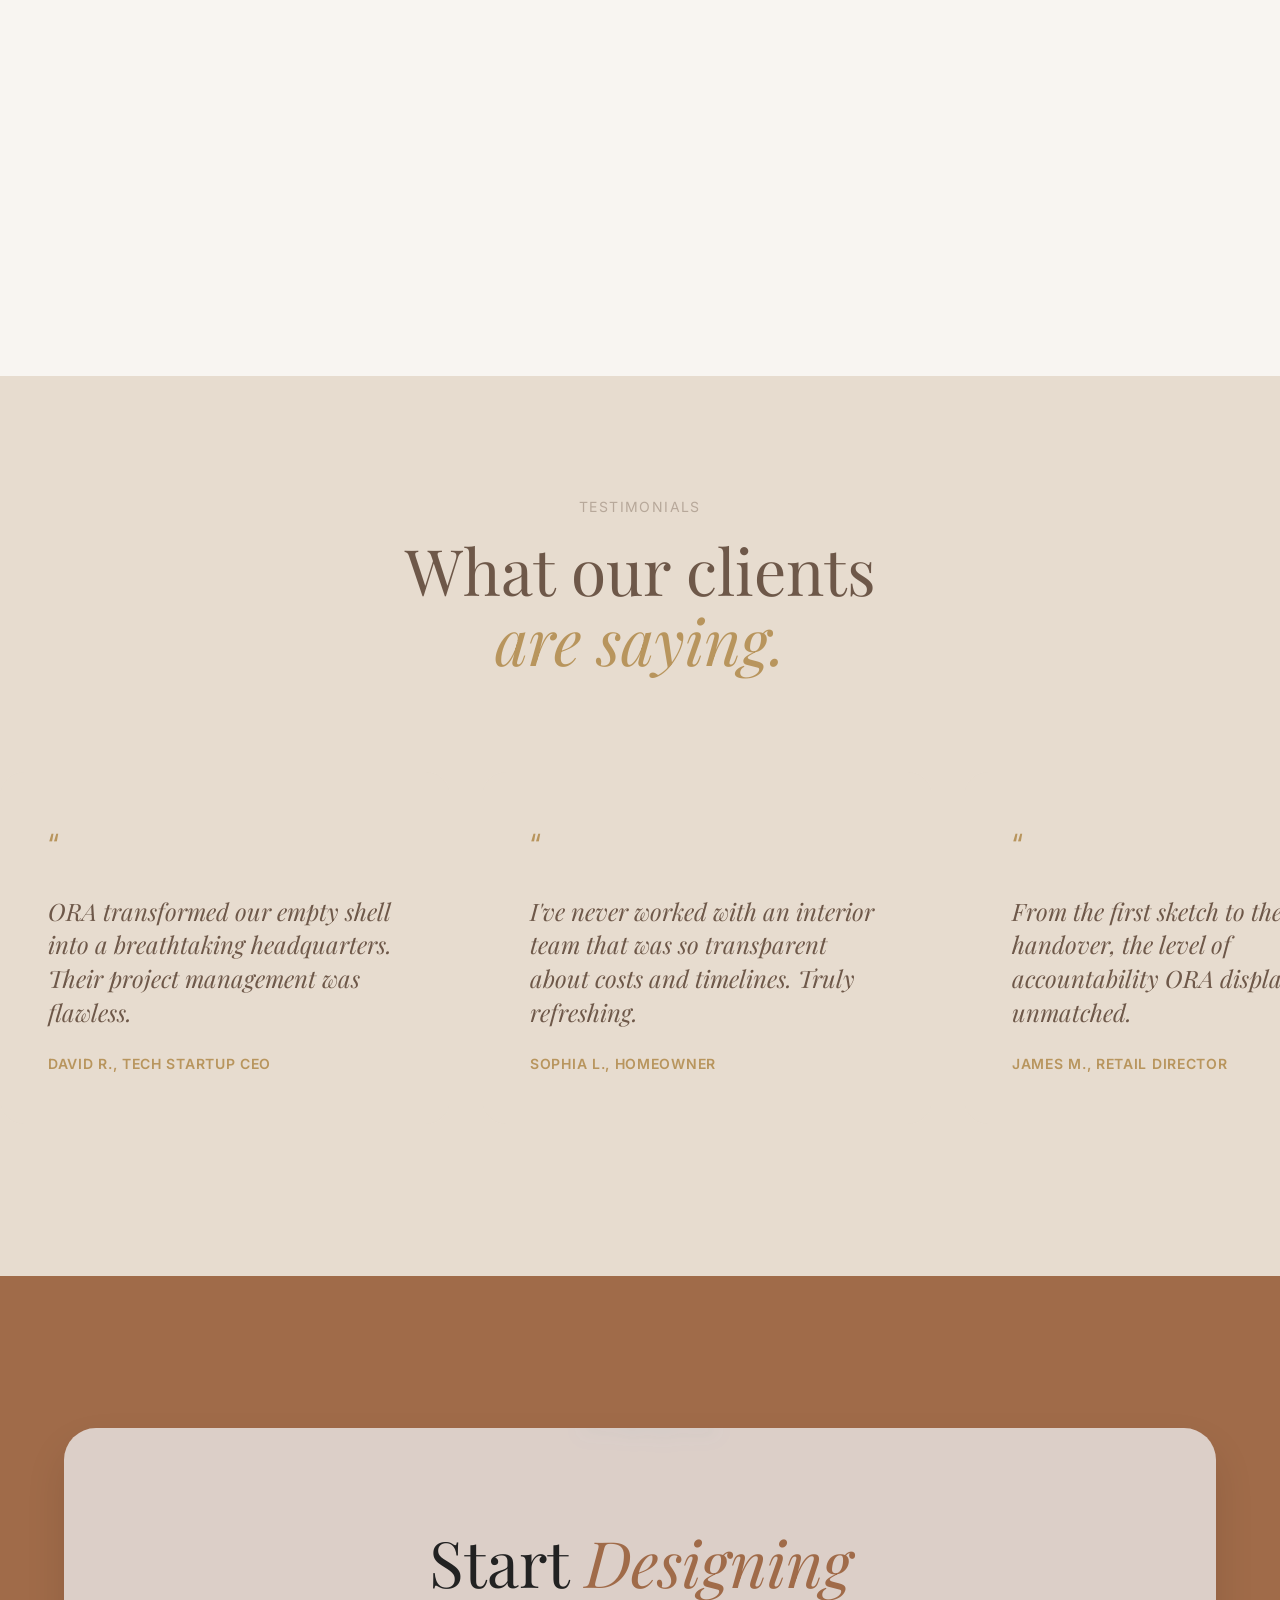
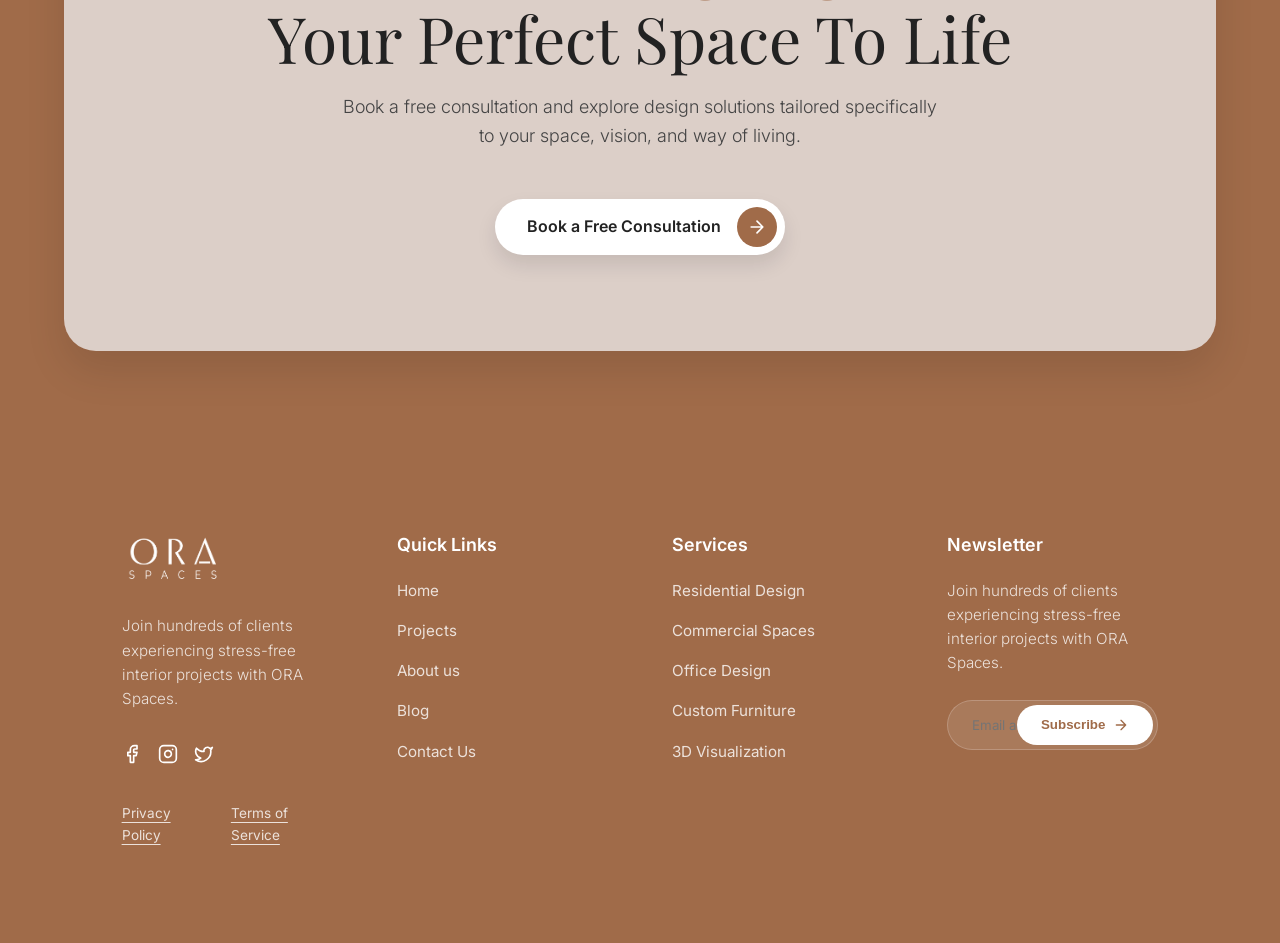
==== commit e12211c6: "logo update" ====
--- a/pages/about.html
+++ b/pages/about.html
@@ -18,7 +18,7 @@
 
     <header class="site-header floating-pill">
         <div class="header-inner">
-            <a href="../index.html" class="logo">ORA.</a>
+            <a href="../index.html" class="logo" style="display:flex; align-items:center;"><img src="../assets/logo.png" alt="ORA Logo" style="height: 32px; width: auto; object-fit: contain;"></a>
             <nav class="main-nav">
                 <ul>
                     <li><a href="../index.html">Home</a></li>
@@ -264,7 +264,9 @@
                 
                 <!-- Col 1: Logo & Info -->
                 <div style="grid-column: span 1.5;">
-                    <a href="../index.html" style="font-family: var(--font-heading); font-size: 3.5rem; font-weight: 700; color: #fff; text-decoration: none; letter-spacing: -0.05em; display: block; margin-bottom: 1.5rem;">ora.</a>
+                    <a href="../index.html" style="text-decoration: none; display: block; margin-bottom: 1.5rem;">
+                        <img src="../assets/logo.png" alt="ORA Logo" style="height: 48px; width: auto; object-fit: contain; filter: brightness(0) invert(1);">
+                    </a>
                     <p style="font-size: 0.95rem; line-height: 1.6; color: rgba(255,255,255,0.8); margin-bottom: 2rem; max-width: 300px;">
                         Join hundreds of clients experiencing stress-free interior projects with ORA Spaces.
                     </p>
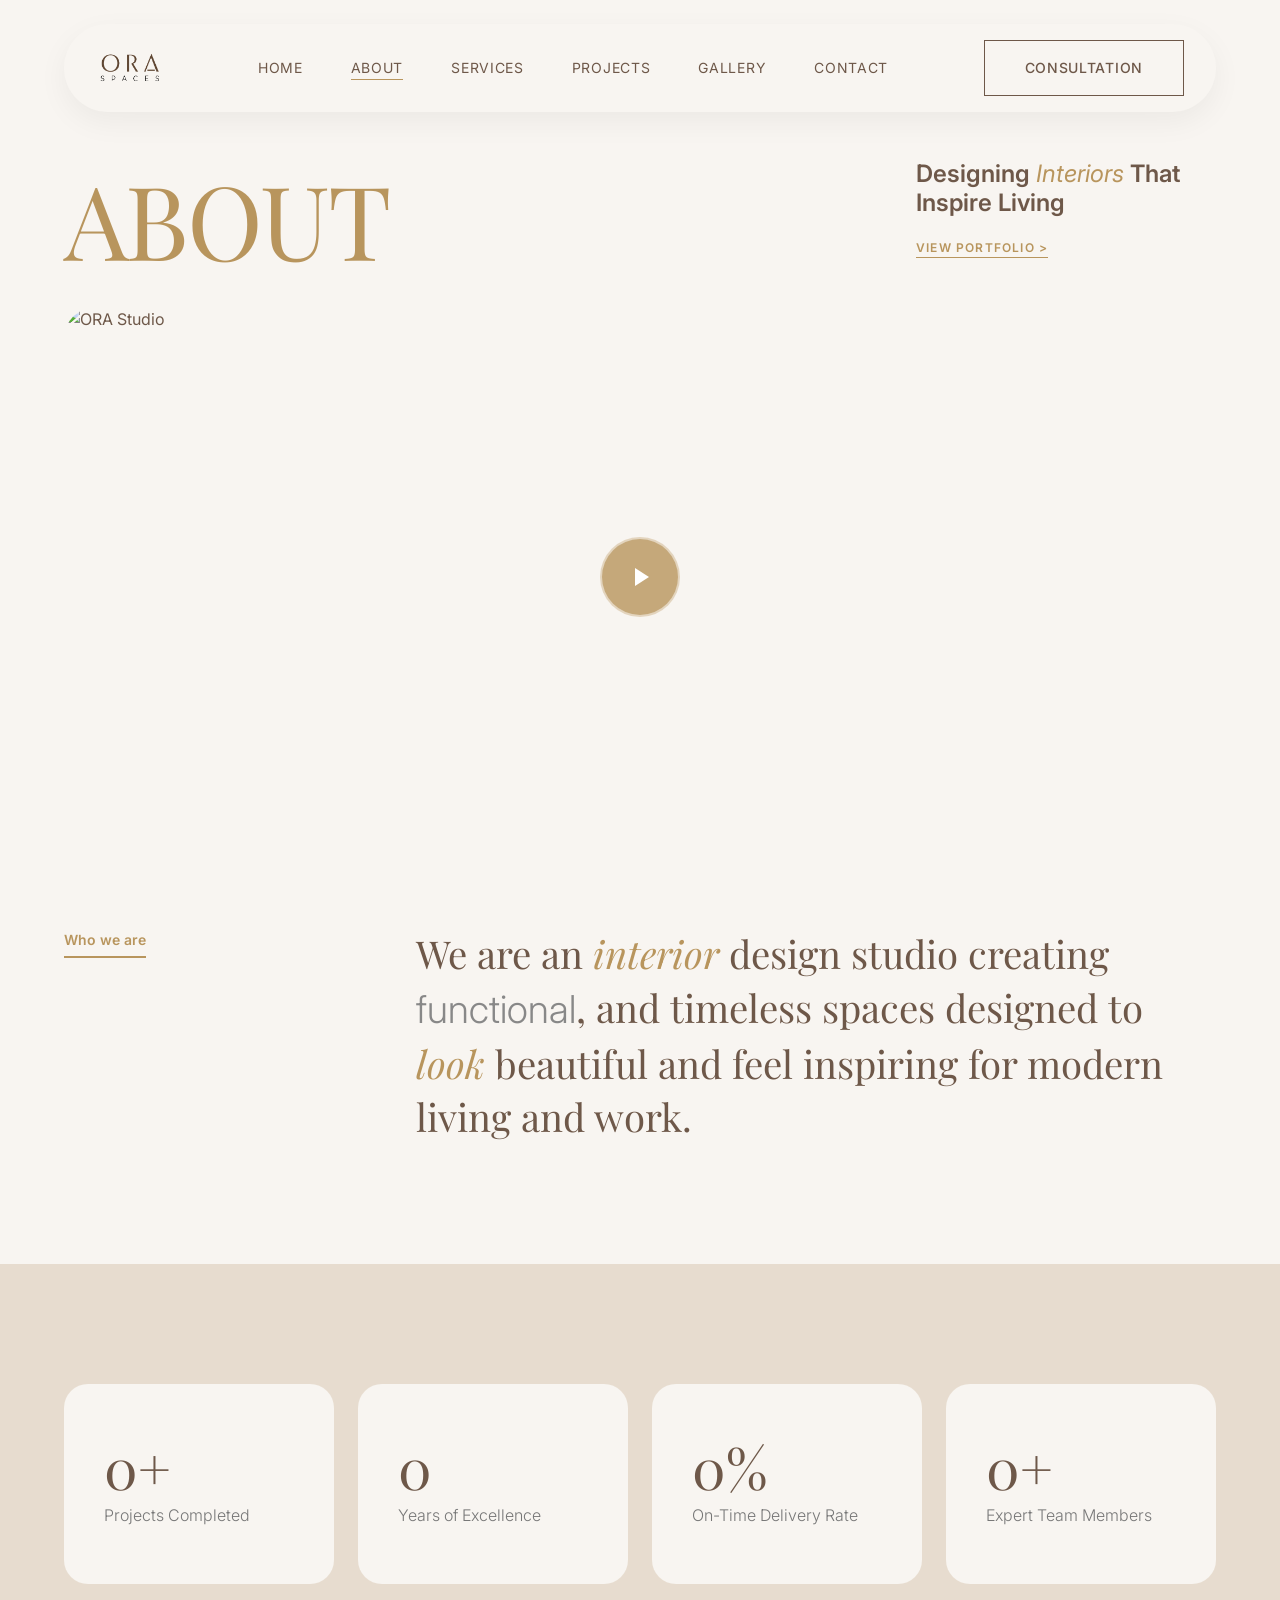
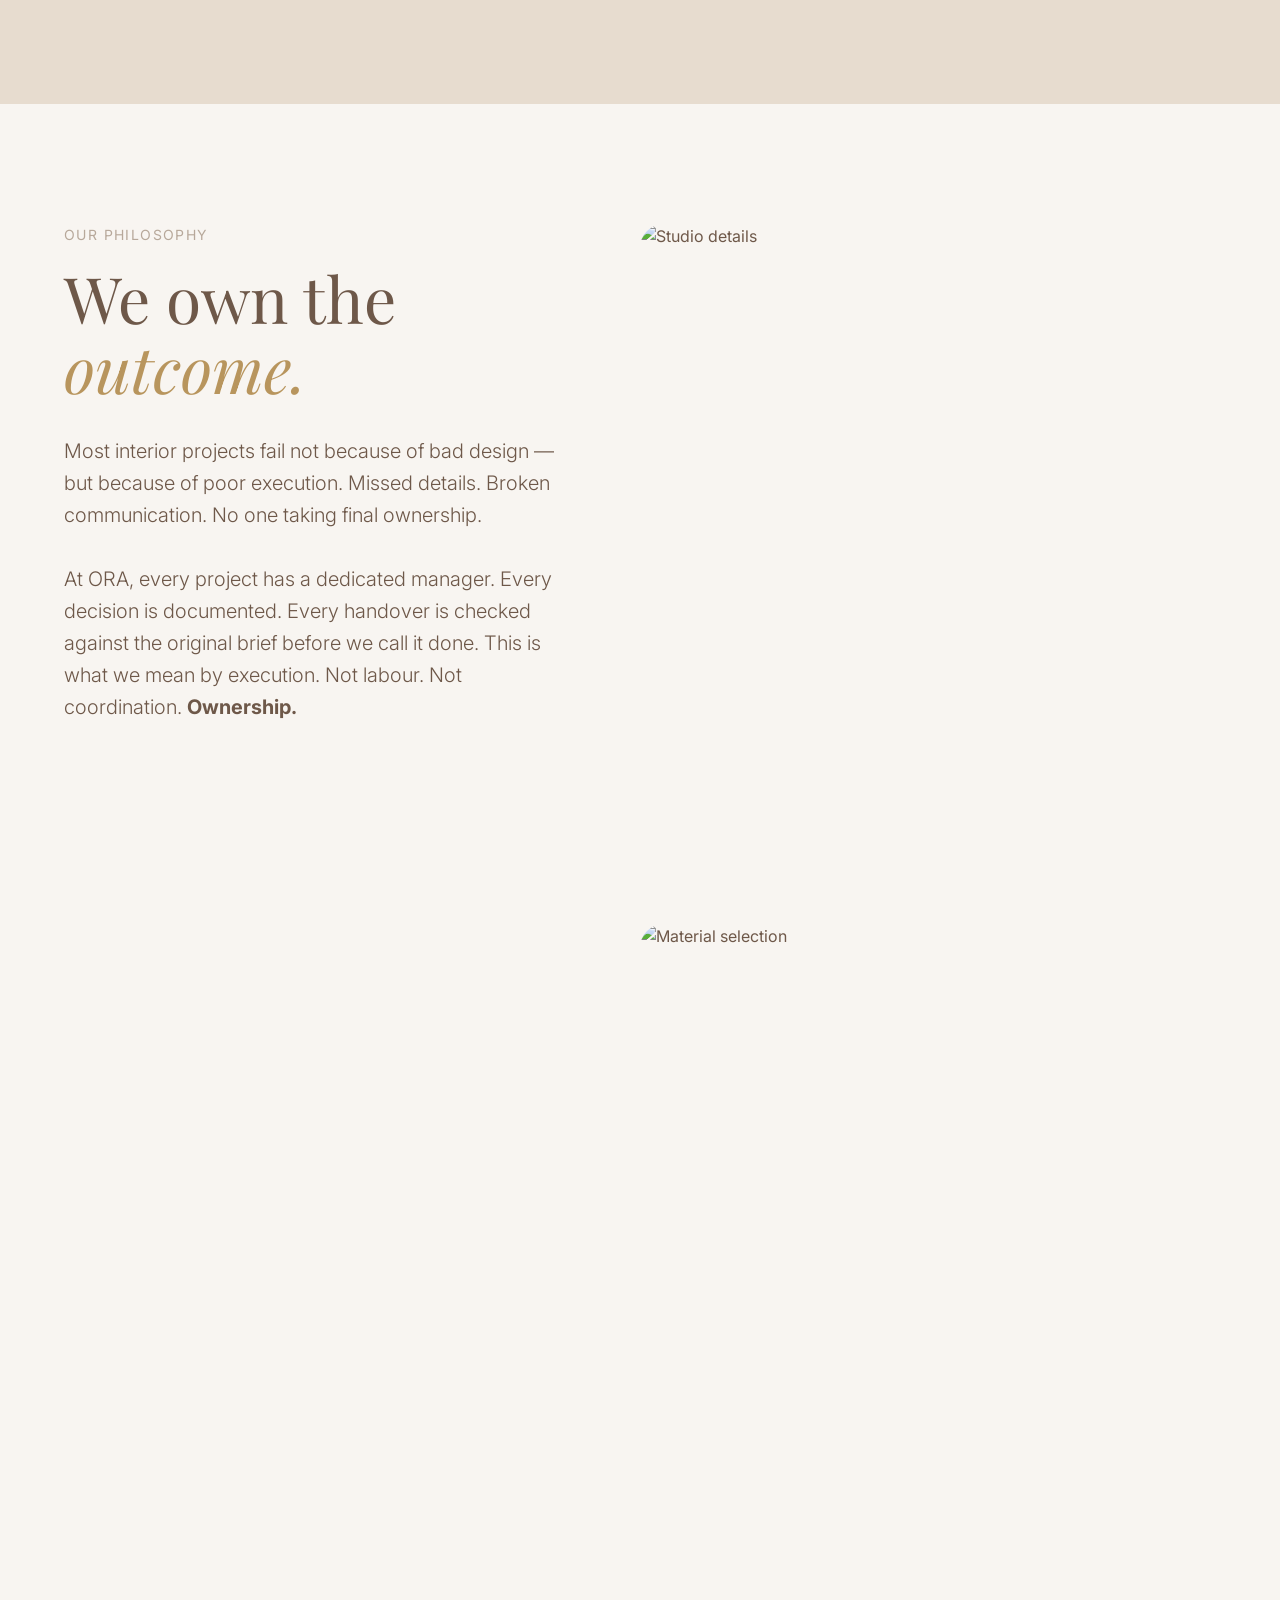
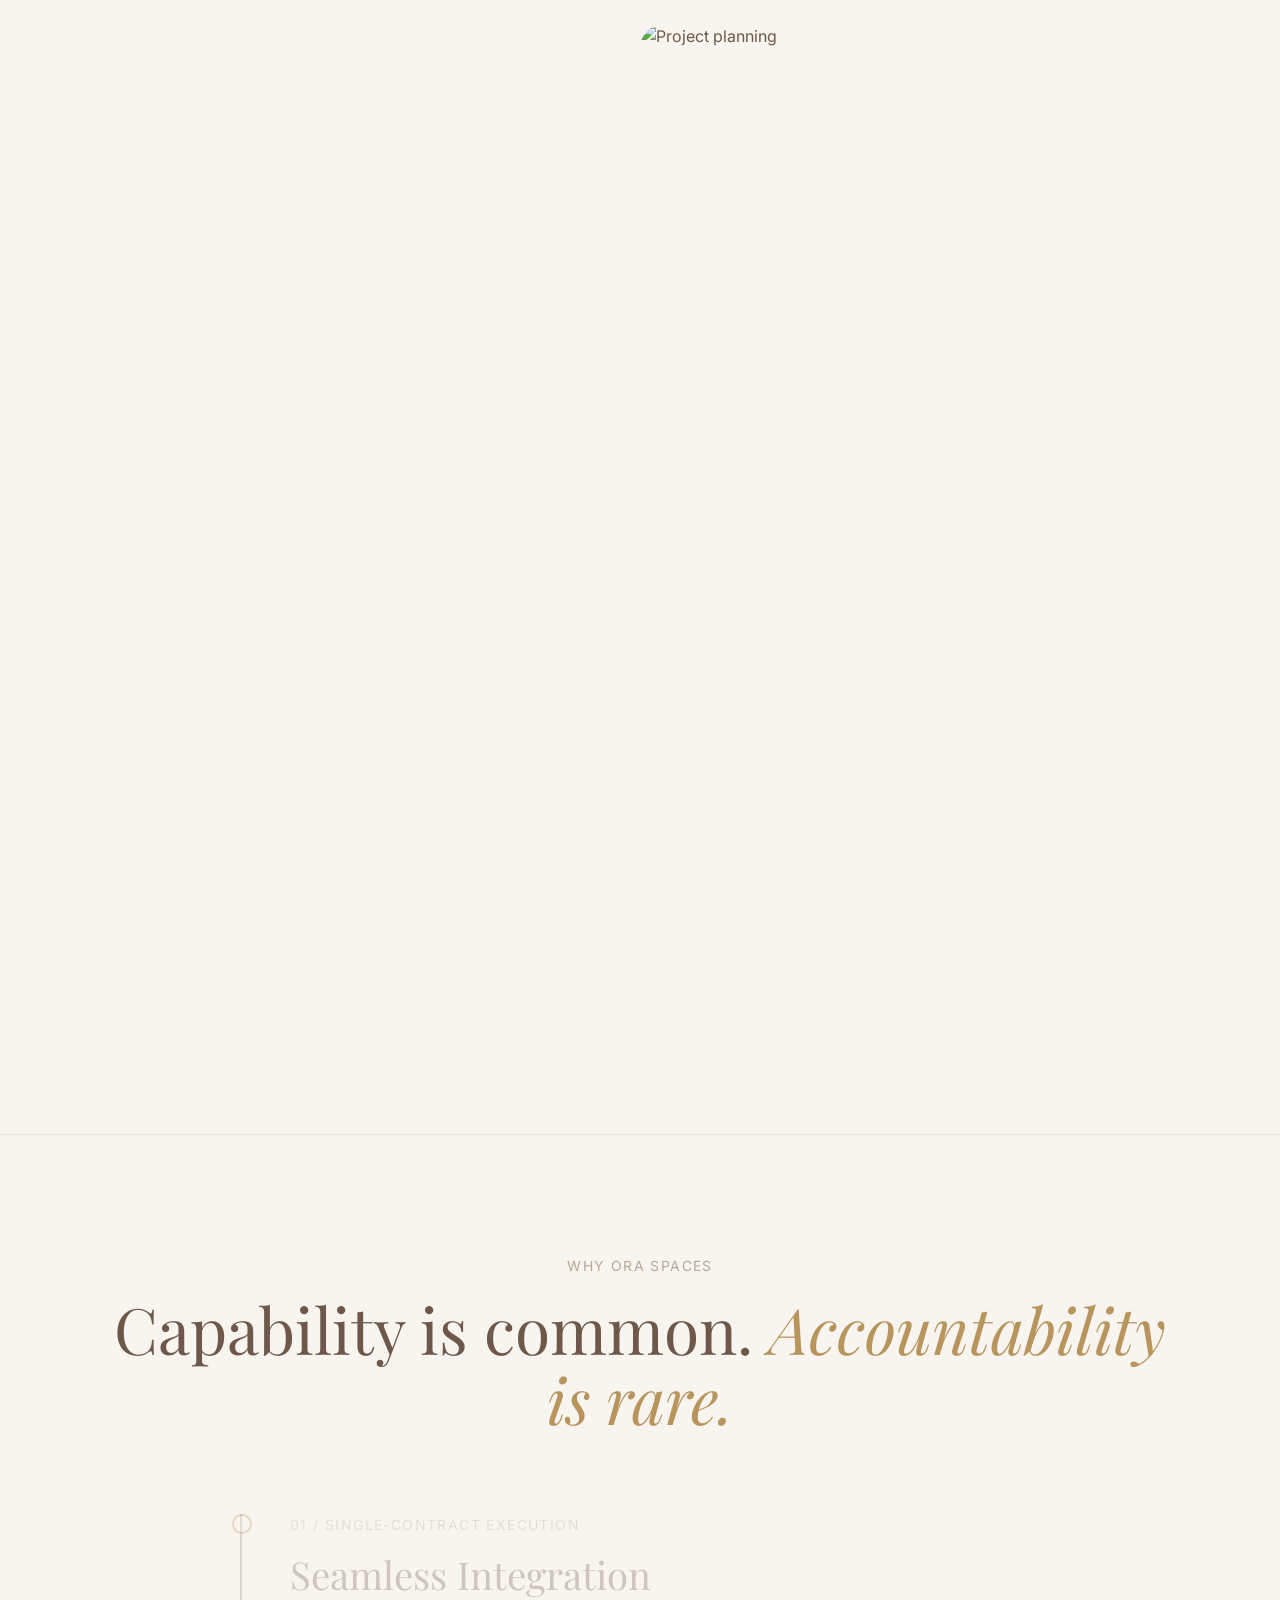
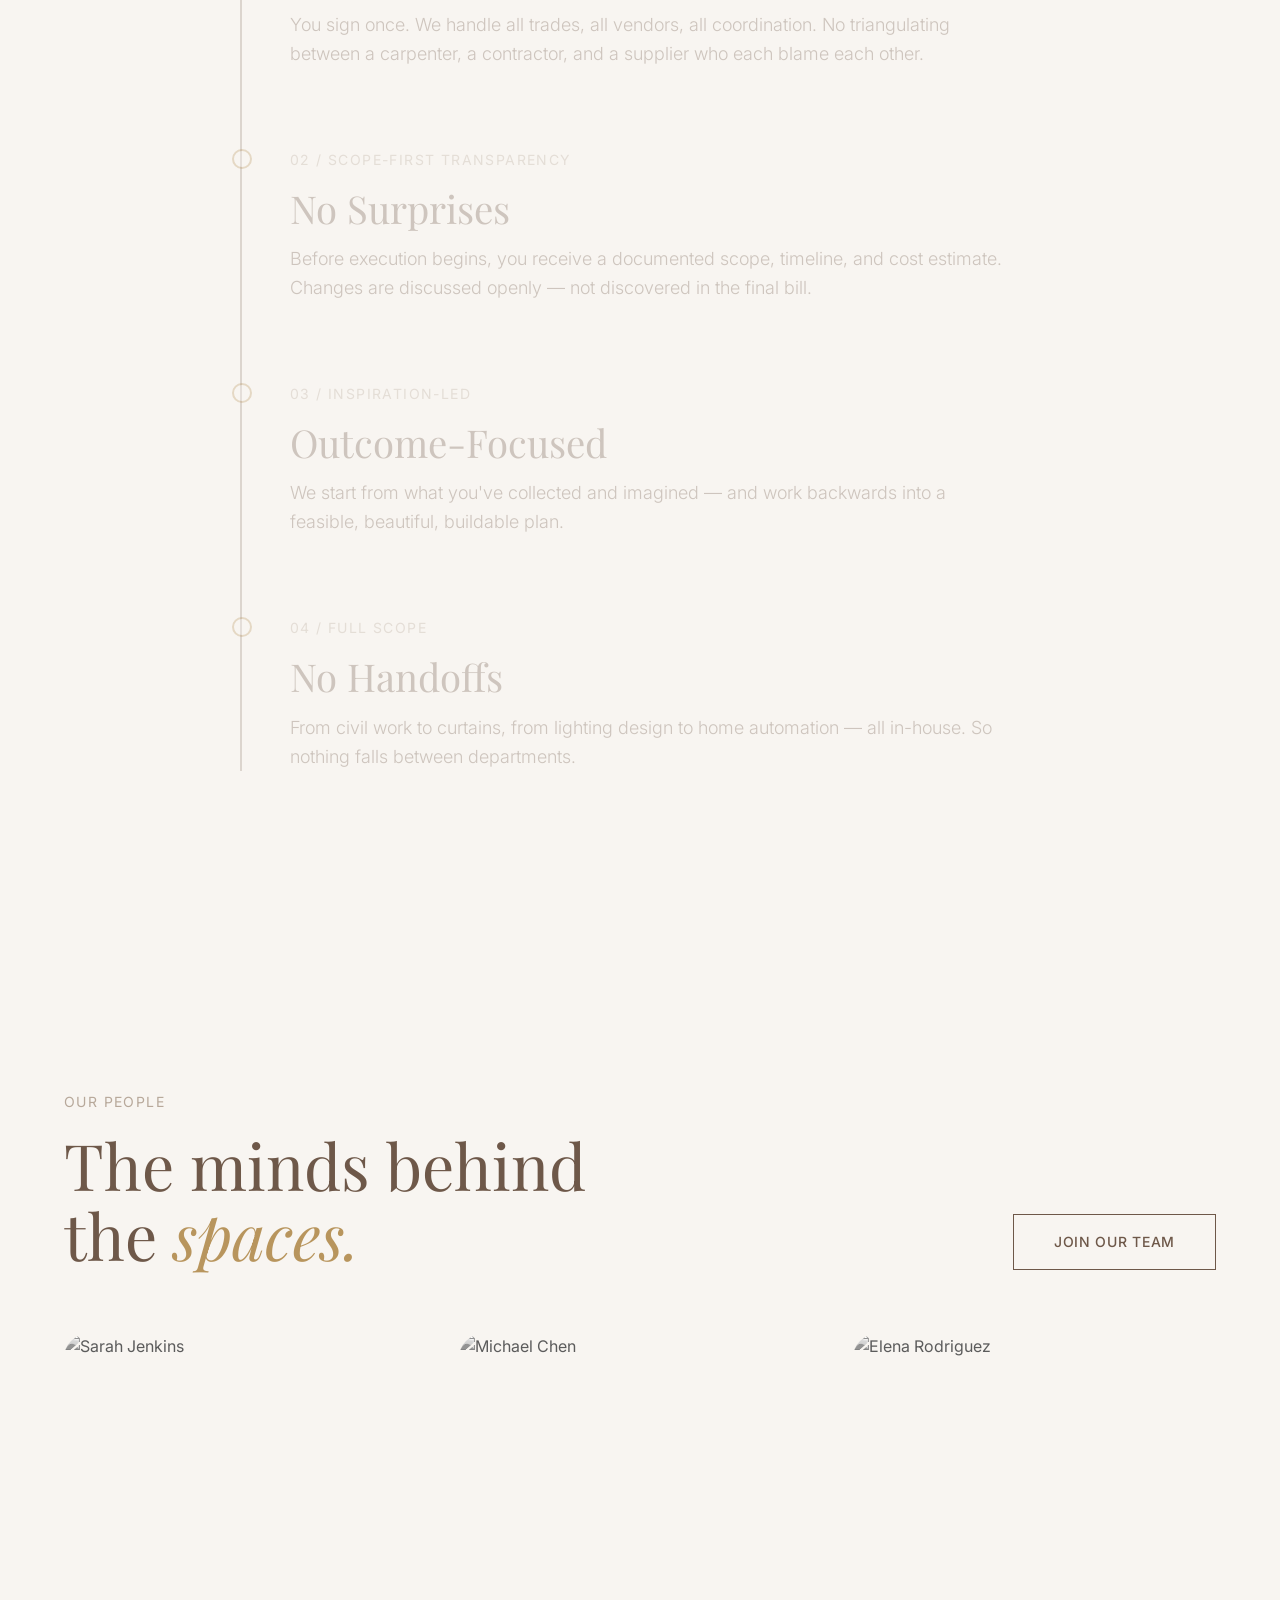
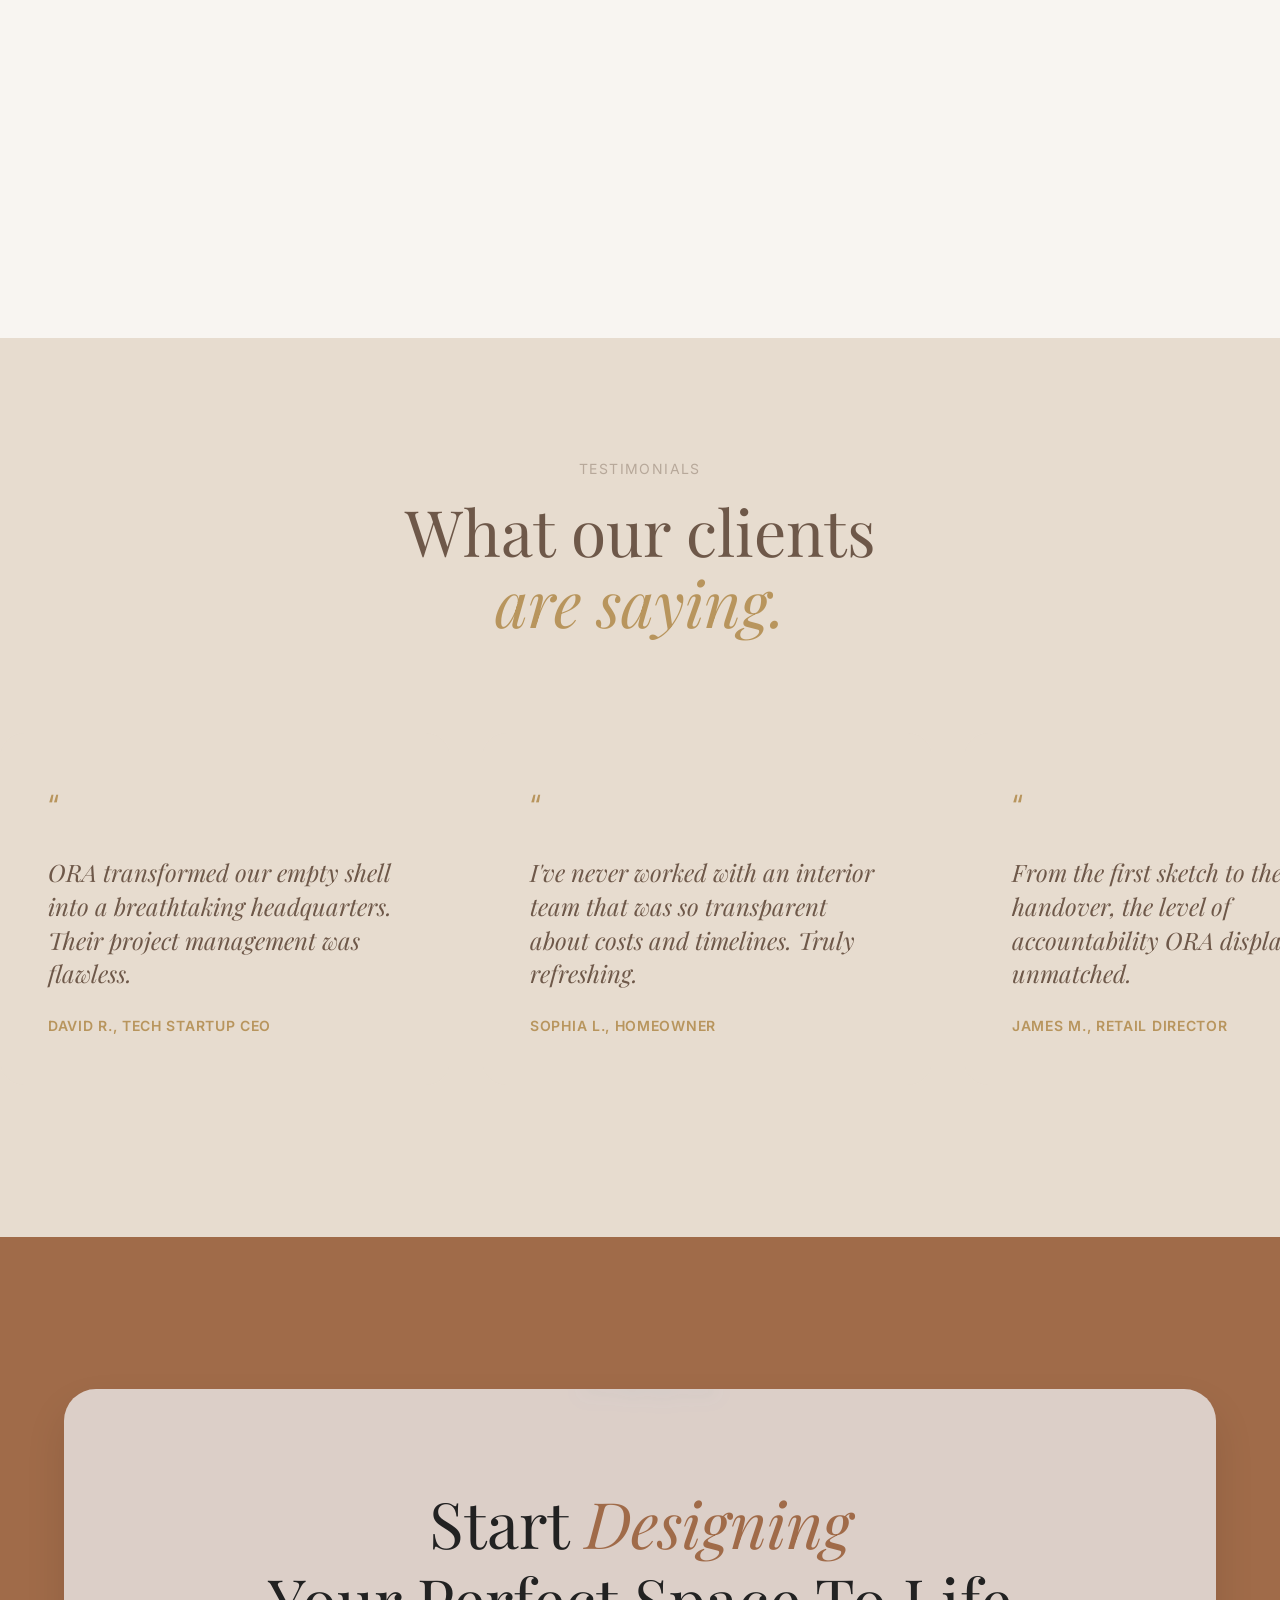
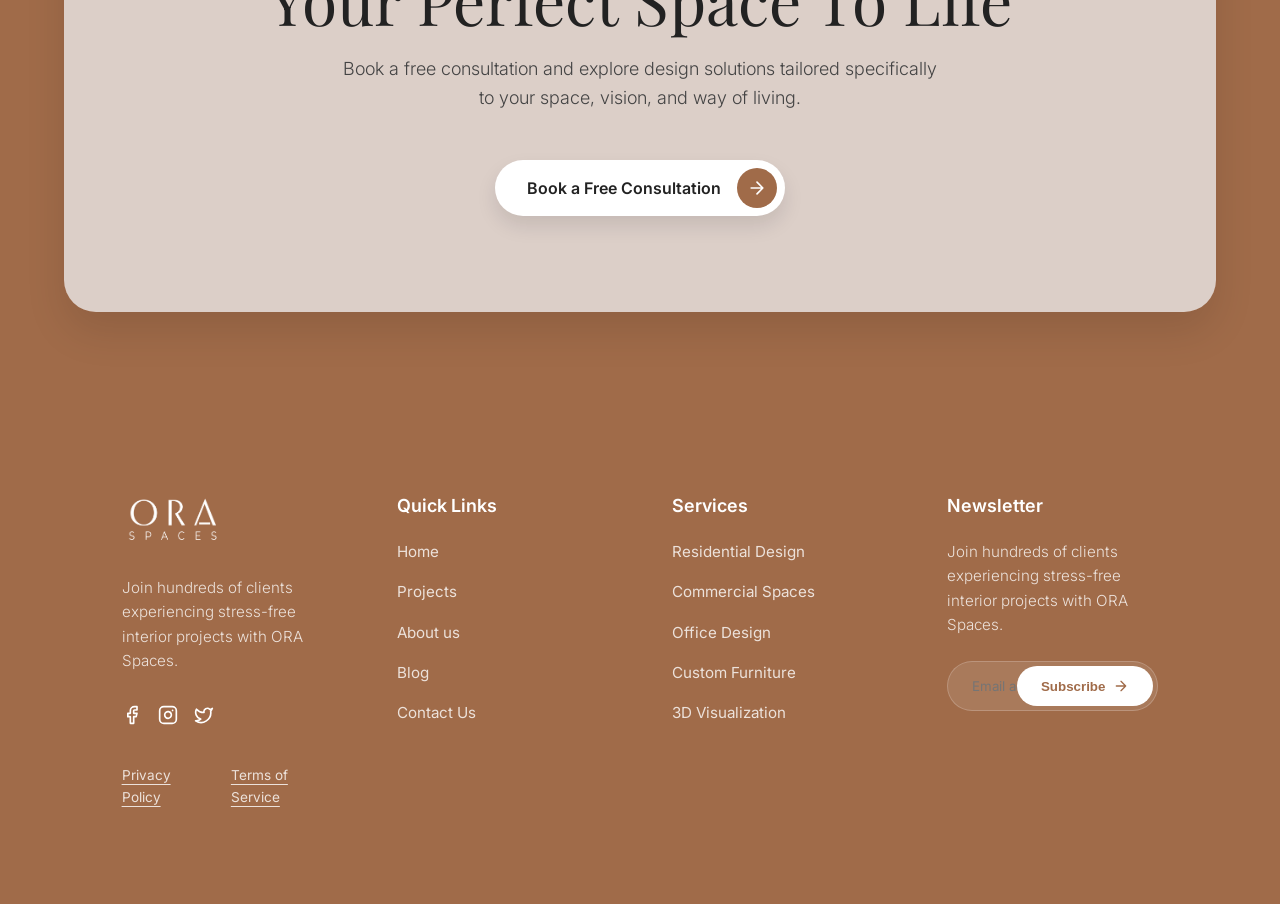
==== commit c7801aff: "title changes" ====
--- a/pages/about.html
+++ b/pages/about.html
@@ -41,7 +41,7 @@
             <div class="container">
                 <!-- Top Header Row -->
                 <div style="display: flex; justify-content: space-between; align-items: flex-end; margin-bottom: 2rem; flex-wrap: wrap; gap: 2rem;">
-                    <h1 style="font-family: var(--font-body); font-weight: 700; font-size: clamp(4rem, 15vw, 12rem); line-height: 0.8; letter-spacing: -0.05em; color: #222; text-transform: uppercase; margin: 0;" data-animate="fade-up">ABOUT</h1>
+                    <h1 style="font-family: var(--font-heading); font-weight: 400; font-size: clamp(3rem, 8vw, 7rem); line-height: 1.1; letter-spacing: -0.02em; color: var(--color-luxury-gold); text-transform: uppercase; margin: 0;" data-animate="fade-up">ABOUT</h1>
                     <div style="max-width: 300px; padding-bottom: 1rem;" data-animate="fade-up" style="transition-delay: 0.1s;">
                         <p style="font-size: 1.5rem; font-weight: 600; line-height: 1.2; color: var(--color-dark-brown); margin-bottom: 1rem;">
                             Designing <span class="text-accent" style="font-weight: 400;">Interiors</span> That Inspire Living
